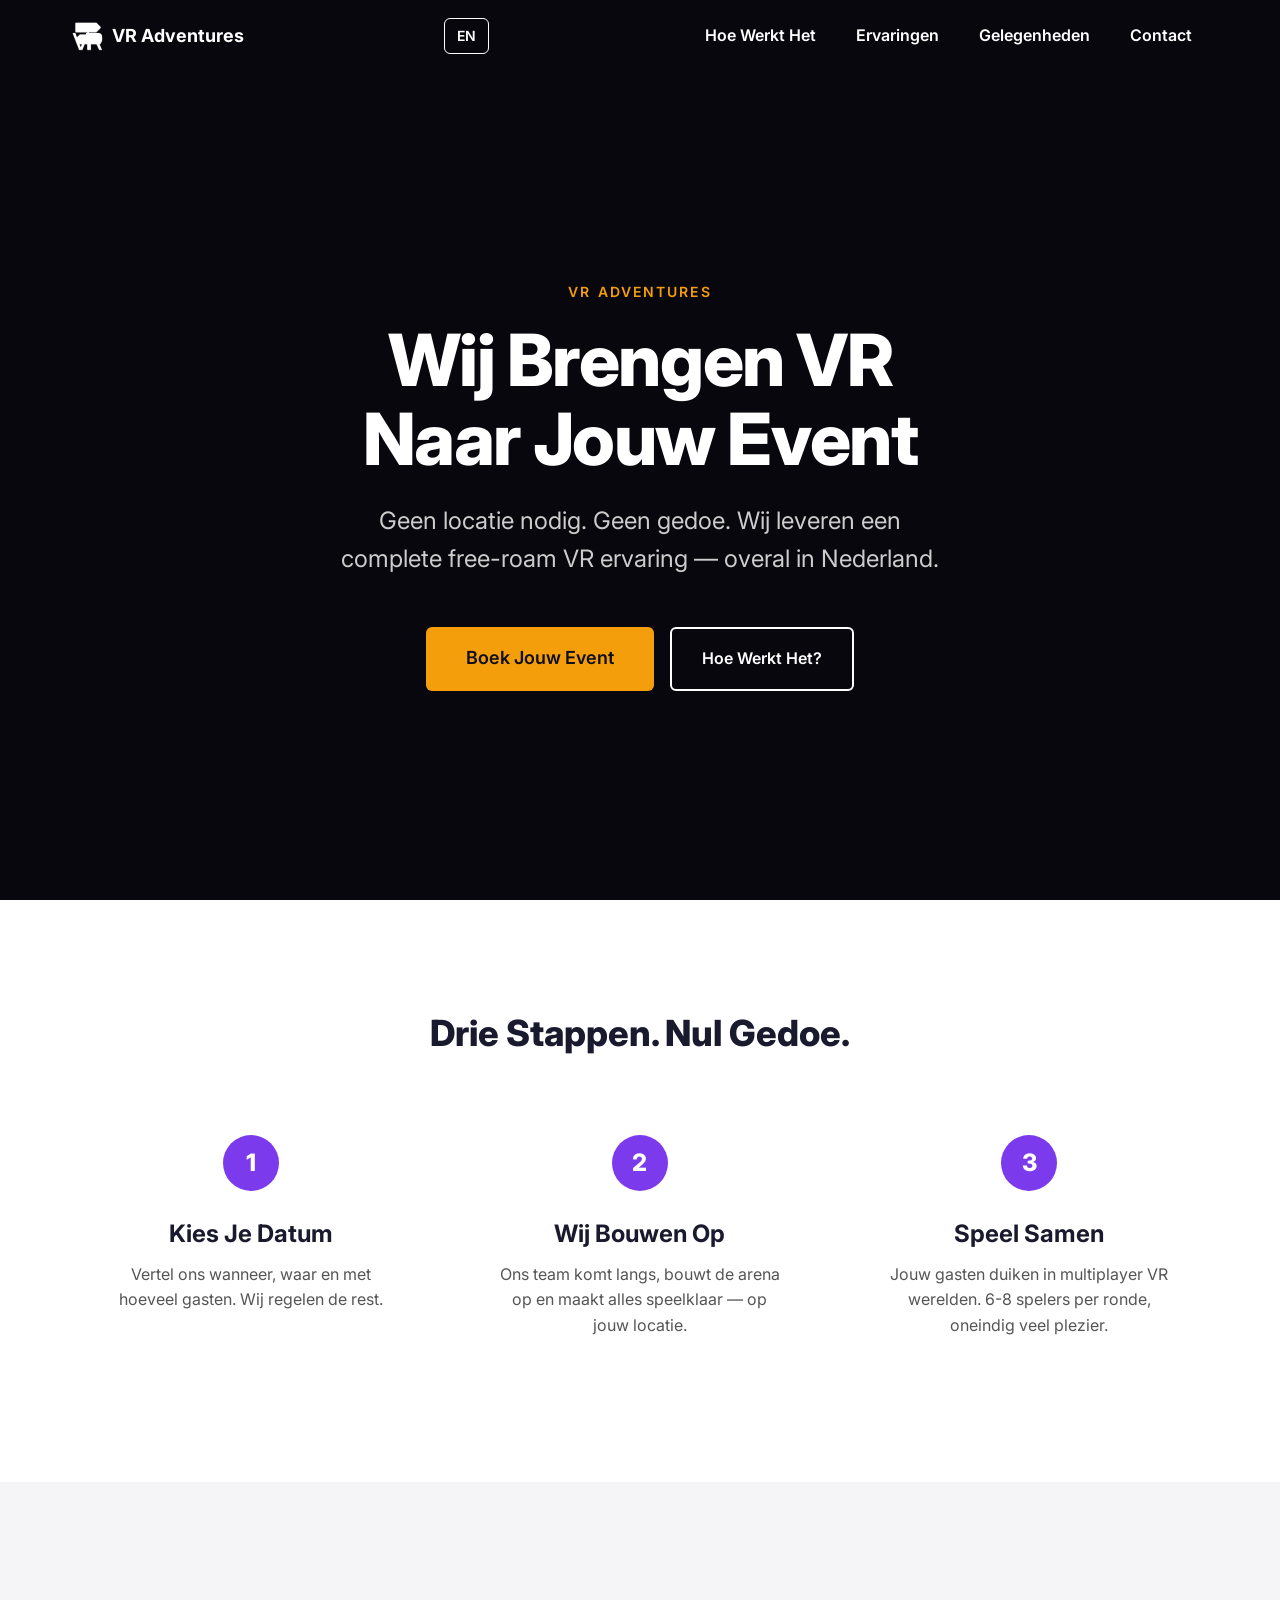
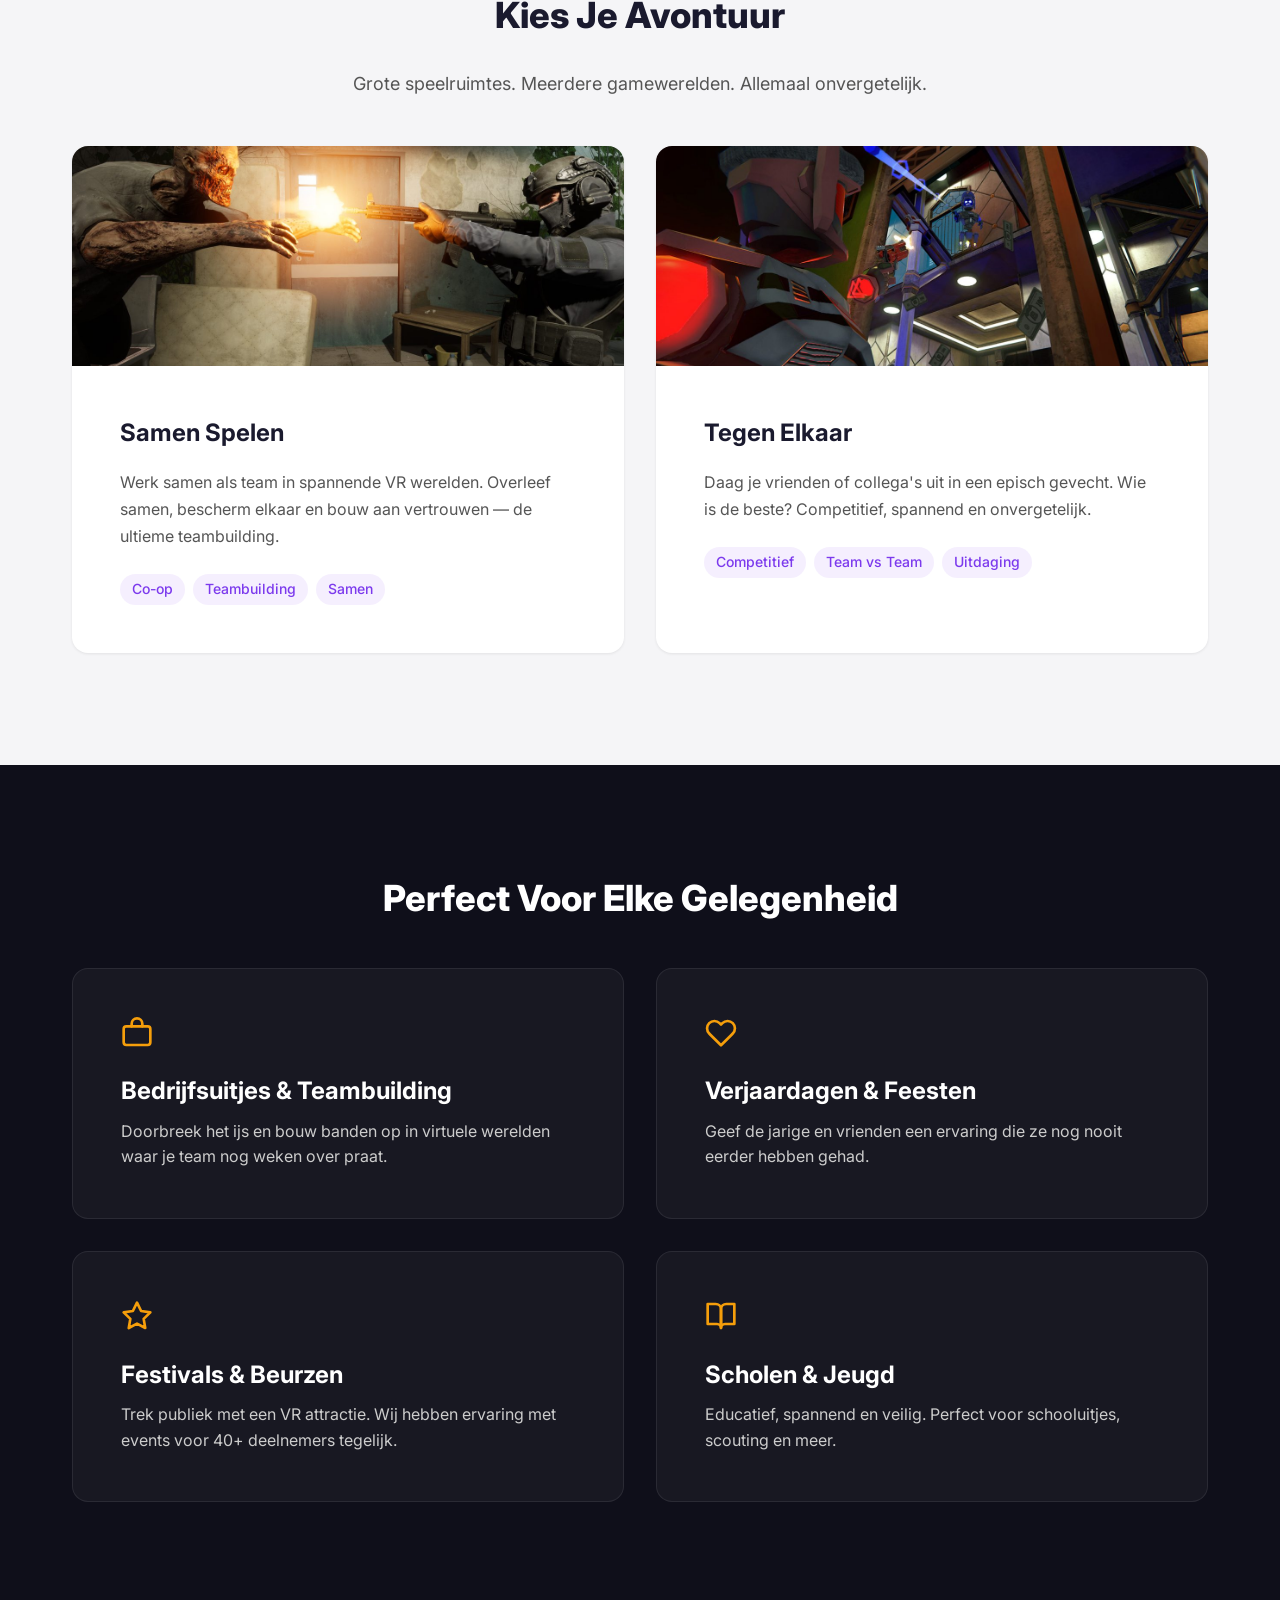
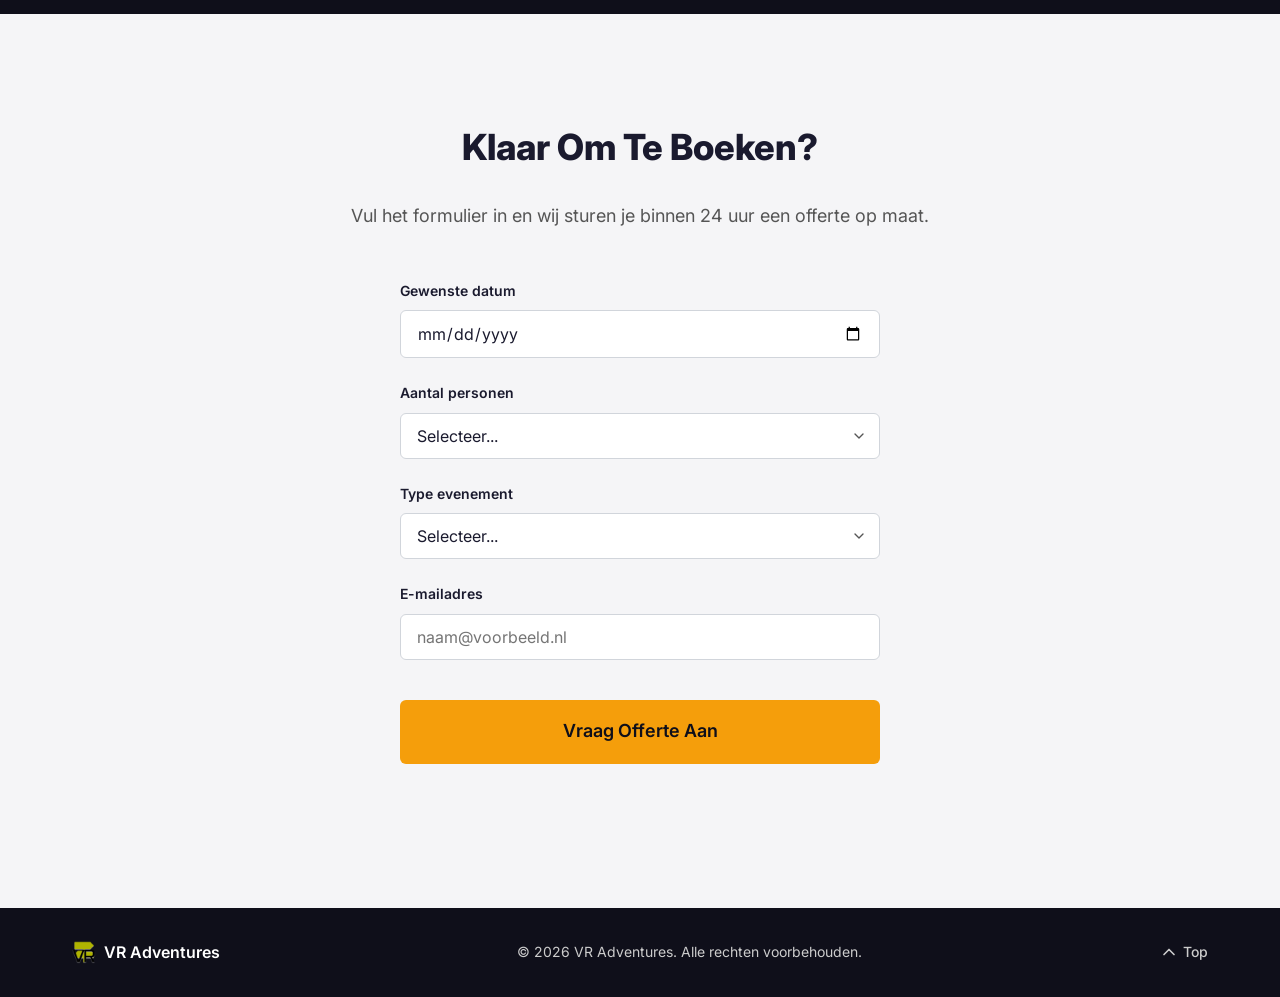
==== index.html @ 73eee1ca "Add Google Analytics (GA4: G-P8H5JJZTWD) Co-Authored-By: Claude Opus 4.6 (1M context) <noreply@anthr" ====
<!DOCTYPE html>
<html lang="nl">
<head>
  <meta charset="UTF-8">
  <meta name="viewport" content="width=device-width, initial-scale=1.0">
  <title>VR Adventures — Wij Brengen VR Naar Jouw Event</title>
  <meta name="description" content="VR Adventures brengt free-roam VR gaming naar jouw locatie. Bedrijfsuitjes, feesten, festivals — wij regelen alles.">

  <!-- Canonical & Language -->
  <link rel="canonical" href="https://vradventures.nl/">
  <link rel="alternate" hreflang="nl" href="https://vradventures.nl/">
  <link rel="alternate" hreflang="en" href="https://vradventures.nl/">
  <link rel="alternate" hreflang="x-default" href="https://vradventures.nl/">

  <!-- Open Graph -->
  <meta property="og:type" content="website">
  <meta property="og:url" content="https://vradventures.nl/">
  <meta property="og:title" content="VR Adventures — Wij Brengen VR Naar Jouw Event">
  <meta property="og:description" content="VR Adventures brengt free-roam VR gaming naar jouw locatie. Bedrijfsuitjes, feesten, festivals — wij regelen alles.">
  <meta property="og:image" content="https://vradventures.nl/assets/images/game02.jpg">
  <meta property="og:locale" content="nl_NL">
  <meta property="og:locale:alternate" content="en_US">
  <meta property="og:site_name" content="VR Adventures">

  <!-- Twitter Card -->
  <meta name="twitter:card" content="summary_large_image">
  <meta name="twitter:title" content="VR Adventures — Wij Brengen VR Naar Jouw Event">
  <meta name="twitter:description" content="VR Adventures brengt free-roam VR gaming naar jouw locatie. Bedrijfsuitjes, feesten, festivals — wij regelen alles.">
  <meta name="twitter:image" content="https://vradventures.nl/assets/images/game02.jpg">

  <!-- Structured Data -->
  <script type="application/ld+json">
  {
    "@context": "https://schema.org",
    "@type": "LocalBusiness",
    "name": "VR Adventures",
    "description": "VR Adventures brengt free-roam VR gaming naar jouw locatie. Bedrijfsuitjes, feesten, festivals — wij regelen alles.",
    "url": "https://vradventures.nl",
    "email": "info@vradventures.nl",
    "address": {
      "@type": "PostalAddress",
      "streetAddress": "Energieweg 11a",
      "postalCode": "9743AN",
      "addressLocality": "Groningen",
      "addressCountry": "NL"
    },
    "areaServed": {
      "@type": "Country",
      "name": "Netherlands"
    },
    "parentOrganization": {
      "@type": "Organization",
      "name": "Prismatic Immersive",
      "url": "https://prismatic-immersive.com"
    },
    "image": "https://vradventures.nl/assets/images/game02.jpg",
    "priceRange": "$$",
    "serviceType": ["VR Entertainment", "Team Building", "Event Entertainment"]
  }
  </script>

  <!-- Google Analytics -->
  <script async src="https://www.googletagmanager.com/gtag/js?id=G-P8H5JJZTWD"></script>
  <script>
    window.dataLayer = window.dataLayer || [];
    function gtag(){dataLayer.push(arguments);}
    gtag('js', new Date());
    gtag('config', 'G-P8H5JJZTWD');
  </script>

  <link rel="preconnect" href="https://fonts.googleapis.com">
  <link rel="preconnect" href="https://fonts.gstatic.com" crossorigin>
  <link href="https://fonts.googleapis.com/css2?family=Inter:wght@400;500;600;700;800&display=swap" rel="stylesheet">
  <link rel="icon" type="image/png" href="assets/images/icon.png">
  <link rel="apple-touch-icon" href="assets/images/icon.png">
  <link rel="stylesheet" href="css/styles.css">
</head>
<body>
  <!-- Skip to content -->
  <a href="#main" class="skip-link" data-i18n="skip">Ga naar inhoud</a>

  <!-- Navigation -->
  <header class="site-header" id="site-header">
    <nav class="nav container" aria-label="Hoofdnavigatie">
      <a href="#" class="nav__logo" aria-label="VR Adventures — Home">
        <img class="nav__logo-icon" src="assets/images/icon.png" alt="" width="32" height="32" aria-hidden="true">
        <span class="nav__logo-text">VR Adventures</span>
      </a>

      <div class="nav__right">
        <button class="lang-toggle" id="lang-toggle" aria-label="Switch language">EN</button>

        <button class="nav__toggle" id="nav-toggle" aria-expanded="false" aria-controls="nav-menu" aria-label="Menu openen">
          <span class="nav__toggle-bar"></span>
          <span class="nav__toggle-bar"></span>
          <span class="nav__toggle-bar"></span>
        </button>
      </div>

      <ul class="nav__menu" id="nav-menu" role="list">
        <li><a href="#how-it-works" class="nav__link" data-i18n="nav_how">Hoe Werkt Het</a></li>
        <li><a href="#experiences" class="nav__link" data-i18n="nav_experiences">Ervaringen</a></li>
        <li><a href="#usecases" class="nav__link" data-i18n="nav_usecases">Gelegenheden</a></li>
        <li><a href="#contact" class="nav__link" data-i18n="nav_contact">Contact</a></li>
      </ul>
    </nav>
  </header>

  <main id="main">
    <!-- Hero -->
    <section class="hero">
      <div class="hero__video" aria-hidden="true">
        <iframe src="https://www.youtube.com/embed/Wgr2FXt-JIo?autoplay=1&mute=1&loop=1&playlist=Wgr2FXt-JIo&controls=0&showinfo=0&rel=0&modestbranding=1&playsinline=1" allow="autoplay; encrypted-media" allowfullscreen></iframe>
      </div>
      <div class="hero__overlay"></div>
      <div class="container hero__inner">
        <p class="hero__eyebrow fade-in-up">VR Adventures</p>
        <h1 class="hero__title fade-in-up" style="animation-delay: 0.1s" data-i18n="hero_title">Wij Brengen VR<br>Naar Jouw Event</h1>
        <p class="hero__subtitle fade-in-up" style="animation-delay: 0.2s" data-i18n="hero_subtitle">Geen locatie nodig. Geen gedoe. Wij leveren een complete free-roam VR ervaring — overal in Nederland.</p>
        <div class="hero__ctas fade-in-up" style="animation-delay: 0.3s">
          <a href="#contact" class="btn btn--cta btn--lg" data-i18n="hero_cta1">Boek Jouw Event</a>
          <a href="#how-it-works" class="btn btn--outline-light" data-i18n="hero_cta2">Hoe Werkt Het?</a>
        </div>
      </div>
    </section>

    <!-- How It Works -->
    <section class="section" id="how-it-works">
      <div class="container">
        <h2 class="section__title section__title--center reveal" data-i18n="steps_title">Drie Stappen. Nul Gedoe.</h2>
        <div class="steps__grid">
          <div class="step reveal">
            <div class="step__number">1</div>
            <h3 class="step__title" data-i18n="step1_title">Kies Je Datum</h3>
            <p class="step__text" data-i18n="step1_text">Vertel ons wanneer, waar en met hoeveel gasten. Wij regelen de rest.</p>
          </div>
          <div class="step reveal">
            <div class="step__number">2</div>
            <h3 class="step__title" data-i18n="step2_title">Wij Bouwen Op</h3>
            <p class="step__text" data-i18n="step2_text">Ons team komt langs, bouwt de arena op en maakt alles speelklaar — op jouw locatie.</p>
          </div>
          <div class="step reveal">
            <div class="step__number">3</div>
            <h3 class="step__title" data-i18n="step3_title">Speel Samen</h3>
            <p class="step__text" data-i18n="step3_text">Jouw gasten duiken in multiplayer VR werelden. 6-8 spelers per ronde, oneindig veel plezier.</p>
          </div>
        </div>
      </div>
    </section>

    <!-- Experiences -->
    <section class="section section--alt" id="experiences">
      <div class="container">
        <h2 class="section__title section__title--center reveal" data-i18n="exp_title">Kies Je Avontuur</h2>
        <p class="section__subtitle reveal" data-i18n="exp_subtitle">Grote speelruimtes. Meerdere gamewerelden. Allemaal onvergetelijk.</p>
        <div class="experiences__grid">
          <article class="card reveal">
            <div class="card__gallery">
              <img class="card__image active" src="assets/images/game01.jpg" alt="Close-up actie in co-op VR game" width="640" height="360">
              <img class="card__image" src="assets/images/game02.jpg" alt="Team van spelers vecht samen tegen zombies in VR" width="640" height="360">
              <img class="card__image" src="assets/images/game03.jpg" alt="Tactisch overzicht van co-op VR gevecht" width="640" height="360">
            </div>
            <div class="card__body">
              <h3 class="card__title" data-i18n="card1_title">Samen Spelen</h3>
              <p class="card__text" data-i18n="card1_text">Werk samen als team in spannende VR werelden. Overleef samen, bescherm elkaar en bouw aan vertrouwen — de ultieme teambuilding.</p>
              <ul class="card__tags" aria-label="Details">
                <li class="card__tag" data-i18n="tag_coop">Co-op</li>
                <li class="card__tag" data-i18n="tag_teambuilding">Teambuilding</li>
                <li class="card__tag" data-i18n="tag_together">Samen</li>
              </ul>
            </div>
          </article>
          <article class="card reveal">
            <div class="card__gallery">
              <img class="card__image active" src="assets/images/pvp01.jpg" alt="Robots schieten op elkaar in PVP VR game" width="640" height="360">
              <img class="card__image" src="assets/images/pvp02.jpg" alt="Robot karakters in een kluis vol geld" width="640" height="360">
              <img class="card__image" src="assets/images/pvp03.jpg" alt="Speler richt op tegenstander in neon arena" width="640" height="360">
            </div>
            <div class="card__body">
              <h3 class="card__title" data-i18n="card2_title">Tegen Elkaar</h3>
              <p class="card__text" data-i18n="card2_text">Daag je vrienden of collega's uit in een episch gevecht. Wie is de beste? Competitief, spannend en onvergetelijk.</p>
              <ul class="card__tags" aria-label="Details">
                <li class="card__tag" data-i18n="tag_competitive">Competitief</li>
                <li class="card__tag" data-i18n="tag_pvp">Team vs Team</li>
                <li class="card__tag" data-i18n="tag_challenge">Uitdaging</li>
              </ul>
            </div>
          </article>
        </div>
      </div>
    </section>

    <!-- Use Cases -->
    <section class="section section--dark" id="usecases">
      <div class="container">
        <h2 class="section__title section__title--center reveal" data-i18n="uc_title">Perfect Voor Elke Gelegenheid</h2>
        <div class="usecases__grid">
          <div class="usecase reveal">
            <div class="usecase__icon" aria-hidden="true">
              <svg width="32" height="32" viewBox="0 0 24 24" fill="none" stroke="currentColor" stroke-width="2" stroke-linecap="round" stroke-linejoin="round">
                <rect x="2" y="7" width="20" height="14" rx="2" ry="2"/><path d="M16 7V5a4 4 0 0 0-8 0v2"/>
              </svg>
            </div>
            <h3 class="usecase__title" data-i18n="uc1_title">Bedrijfsuitjes & Teambuilding</h3>
            <p class="usecase__text" data-i18n="uc1_text">Doorbreek het ijs en bouw banden op in virtuele werelden waar je team nog weken over praat.</p>
          </div>
          <div class="usecase reveal">
            <div class="usecase__icon" aria-hidden="true">
              <svg width="32" height="32" viewBox="0 0 24 24" fill="none" stroke="currentColor" stroke-width="2" stroke-linecap="round" stroke-linejoin="round">
                <path d="M20.84 4.61a5.5 5.5 0 0 0-7.78 0L12 5.67l-1.06-1.06a5.5 5.5 0 0 0-7.78 7.78l1.06 1.06L12 21.23l7.78-7.78 1.06-1.06a5.5 5.5 0 0 0 0-7.78z"/>
              </svg>
            </div>
            <h3 class="usecase__title" data-i18n="uc2_title">Verjaardagen & Feesten</h3>
            <p class="usecase__text" data-i18n="uc2_text">Geef de jarige en vrienden een ervaring die ze nog nooit eerder hebben gehad.</p>
          </div>
          <div class="usecase reveal">
            <div class="usecase__icon" aria-hidden="true">
              <svg width="32" height="32" viewBox="0 0 24 24" fill="none" stroke="currentColor" stroke-width="2" stroke-linecap="round" stroke-linejoin="round">
                <polygon points="12 2 15.09 8.26 22 9.27 17 14.14 18.18 21.02 12 17.77 5.82 21.02 7 14.14 2 9.27 8.91 8.26 12 2"/>
              </svg>
            </div>
            <h3 class="usecase__title" data-i18n="uc3_title">Festivals & Beurzen</h3>
            <p class="usecase__text" data-i18n="uc3_text">Trek publiek met een VR attractie. Wij hebben ervaring met events voor 40+ deelnemers tegelijk.</p>
          </div>
          <div class="usecase reveal">
            <div class="usecase__icon" aria-hidden="true">
              <svg width="32" height="32" viewBox="0 0 24 24" fill="none" stroke="currentColor" stroke-width="2" stroke-linecap="round" stroke-linejoin="round">
                <path d="M2 3h6a4 4 0 0 1 4 4v14a3 3 0 0 0-3-3H2z"/><path d="M22 3h-6a4 4 0 0 0-4 4v14a3 3 0 0 1 3-3h7z"/>
              </svg>
            </div>
            <h3 class="usecase__title" data-i18n="uc4_title">Scholen & Jeugd</h3>
            <p class="usecase__text" data-i18n="uc4_text">Educatief, spannend en veilig. Perfect voor schooluitjes, scouting en meer.</p>
          </div>
        </div>
      </div>
    </section>

    <!-- Booking Form -->
    <section class="section section--alt" id="contact">
      <div class="container">
        <div class="booking__inner reveal">
          <h2 class="section__title section__title--center" data-i18n="book_title">Klaar Om Te Boeken?</h2>
          <p class="booking__text" data-i18n="book_text">Vul het formulier in en wij sturen je binnen 24 uur een offerte op maat.</p>
          <form class="booking__form" id="booking-form">
            <div class="form__group">
              <label class="form__label" for="field-date" data-i18n="form_date">Gewenste datum</label>
              <input class="form__input" type="date" id="field-date" name="date" required>
            </div>
            <div class="form__group">
              <label class="form__label" for="field-guests" data-i18n="form_guests">Aantal personen</label>
              <select class="form__input form__select" id="field-guests" name="guests" required>
                <option value="" disabled selected data-i18n="form_guests_placeholder">Selecteer...</option>
                <option value="8-16">8 – 16</option>
                <option value="17-32">17 – 32</option>
                <option value="32+" data-i18n="form_guests_more">Meer dan 32</option>
              </select>
            </div>
            <div class="form__group">
              <label class="form__label" for="field-type" data-i18n="form_type">Type evenement</label>
              <select class="form__input form__select" id="field-type" name="event_type" required>
                <option value="" disabled selected data-i18n="form_type_placeholder">Selecteer...</option>
                <option value="business" data-i18n="form_type_business">Bedrijfsevenement</option>
                <option value="friends_family" data-i18n="form_type_friends">Vrienden en/of familie</option>
                <option value="other" data-i18n="form_type_other">Anders</option>
              </select>
            </div>
            <div class="form__group">
              <label class="form__label" for="field-email" data-i18n="form_email">E-mailadres</label>
              <input class="form__input" type="email" id="field-email" name="email" required placeholder="naam@voorbeeld.nl">
            </div>
            <button type="submit" class="btn btn--cta btn--lg form__submit" data-i18n="form_submit">Vraag Offerte Aan</button>
            <p class="form__status" id="form-status" aria-live="polite"></p>
          </form>
        </div>
      </div>
    </section>
  </main>

  <!-- Footer -->
  <footer class="footer">
    <div class="container footer__inner">
      <div class="footer__brand">
        <img class="footer__logo-icon" src="assets/images/icon.png" alt="" width="24" height="24" aria-hidden="true">
        <span class="footer__name">VR Adventures</span>
      </div>
      <p class="footer__copy">&copy; 2026 VR Adventures. <span data-i18n="footer_rights">Alle rechten voorbehouden.</span></p>
      <a href="#" class="footer__top" aria-label="Terug naar boven">
        <svg width="20" height="20" viewBox="0 0 24 24" fill="none" stroke="currentColor" stroke-width="2" stroke-linecap="round" stroke-linejoin="round" aria-hidden="true">
          <path d="M18 15l-6-6-6 6"/>
        </svg>
        Top
      </a>
    </div>
  </footer>

  <script src="js/main.js"></script>
</body>
</html>
---- css/styles.css ----
/* ============================================
   DESIGN TOKENS
   ============================================ */
:root {
  /* Colors — B2C energetic palette */
  --color-bg:             #FFFFFF;
  --color-bg-alt:         #F5F5F7;
  --color-bg-off:         #FAFAFA;
  --color-bg-dark:        #0F0F1A;
  --color-text:           #1A1A2E;
  --color-text-secondary: #555555;
  --color-text-on-dark:   #CCCCCC;
  --color-accent:         #7C3AED;
  --color-accent-hover:   #6D28D9;
  --color-accent-light:   rgba(124, 58, 237, 0.08);
  --color-cyan:           #06B6D4;
  --color-cyan-hover:     #0891B2;
  --color-cta:            #F59E0B;
  --color-cta-hover:      #D97706;
  --color-footer-bg:      #0F0F1A;
  --color-footer-text:    #CCCCCC;
  --color-white:          #FFFFFF;

  /* Typography */
  --font-family: 'Inter', -apple-system, BlinkMacSystemFont, 'Segoe UI', Roboto, Oxygen, Ubuntu, sans-serif;
  --font-size-base: 1rem;
  --font-size-sm: 0.875rem;
  --font-size-lg: 1.125rem;
  --font-size-xl: clamp(1.25rem, 2vw, 1.5rem);
  --font-size-2xl: clamp(1.75rem, 3vw, 2.25rem);
  --font-size-hero: clamp(2.5rem, 5vw + 1rem, 4.5rem);

  /* Spacing */
  --space-xs: 0.5rem;
  --space-sm: 1rem;
  --space-md: 1.5rem;
  --space-lg: 2rem;
  --space-xl: 3rem;
  --space-2xl: 5rem;
  --space-3xl: 7rem;

  /* Layout */
  --container-max: 1200px;
  --nav-height: 72px;

  /* Shadows */
  --shadow-sm: 0 1px 3px rgba(0, 0, 0, 0.08);
  --shadow-md: 0 4px 12px rgba(0, 0, 0, 0.1);
  --shadow-lg: 0 8px 30px rgba(0, 0, 0, 0.12);
  --shadow-nav: 0 1px 8px rgba(0, 0, 0, 0.08);

  /* Transitions */
  --transition-fast: 0.2s ease;
  --transition-base: 0.3s ease;

  /* Border radius */
  --radius-sm: 6px;
  --radius-md: 12px;
  --radius-lg: 16px;
}


/* ============================================
   RESET
   ============================================ */
*, *::before, *::after { box-sizing: border-box; }
body, h1, h2, h3, p, ul, ol, figure, blockquote { margin: 0; }
ul[role="list"] { list-style: none; padding: 0; }
img { max-width: 100%; display: block; }
a { color: inherit; text-decoration: none; }
button { font: inherit; cursor: pointer; border: none; background: none; }
address { font-style: normal; }


/* ============================================
   BASE
   ============================================ */
html {
  scroll-behavior: smooth;
  scroll-padding-top: var(--nav-height);
}

body {
  font-family: var(--font-family);
  font-size: var(--font-size-base);
  line-height: 1.6;
  color: var(--color-text);
  background-color: var(--color-bg);
  -webkit-font-smoothing: antialiased;
  -moz-osx-font-smoothing: grayscale;
}


/* ============================================
   UTILITIES
   ============================================ */
.container {
  width: 100%;
  max-width: var(--container-max);
  margin-inline: auto;
  padding-inline: var(--space-md);
}

.section {
  padding-block: var(--space-2xl);
}

.section--alt {
  background-color: var(--color-bg-alt);
}

.section--dark {
  background-color: var(--color-bg-dark);
  color: var(--color-white);
}

.section--dark .section__title {
  color: var(--color-white);
}

.section__title {
  font-size: var(--font-size-2xl);
  font-weight: 800;
  line-height: 1.2;
  margin-bottom: var(--space-lg);
}

.section__title--center {
  text-align: center;
}

.section__subtitle {
  text-align: center;
  color: var(--color-text-secondary);
  font-size: var(--font-size-lg);
  max-width: 600px;
  margin-inline: auto;
  margin-bottom: var(--space-xl);
}

.section--dark .section__subtitle {
  color: var(--color-text-on-dark);
}


/* ============================================
   SKIP LINK
   ============================================ */
.skip-link {
  position: absolute;
  top: -100%;
  left: var(--space-sm);
  background: var(--color-accent);
  color: var(--color-white);
  padding: var(--space-xs) var(--space-sm);
  border-radius: var(--radius-sm);
  z-index: 1000;
  font-weight: 600;
  font-size: var(--font-size-sm);
}

.skip-link:focus {
  top: var(--space-xs);
}


/* ============================================
   NAVIGATION
   ============================================ */
.site-header {
  position: fixed;
  top: 0;
  left: 0;
  right: 0;
  z-index: 100;
  transition: background-color var(--transition-base), box-shadow var(--transition-base);
}

.site-header.scrolled {
  background-color: var(--color-bg);
  box-shadow: var(--shadow-nav);
}

.site-header:not(.scrolled) .nav {
  color: var(--color-white);
}

.site-header:not(.scrolled) .nav__logo-icon {
  filter: brightness(0) invert(1);
}

.site-header:not(.scrolled) .nav__toggle-bar {
  background-color: var(--color-white);
}

.site-header:not(.scrolled) .lang-toggle {
  border-color: var(--color-white);
  color: var(--color-white);
}

.nav {
  display: flex;
  align-items: center;
  justify-content: space-between;
  height: var(--nav-height);
}

.nav__logo {
  display: flex;
  align-items: center;
  gap: var(--space-xs);
  font-weight: 700;
  font-size: var(--font-size-lg);
  z-index: 101;
}

.nav__logo-icon {
  flex-shrink: 0;
  width: 32px;
  height: 32px;
  object-fit: contain;
}

.nav__right {
  display: flex;
  align-items: center;
  gap: var(--space-sm);
  z-index: 101;
}

.nav__toggle {
  display: flex;
  flex-direction: column;
  gap: 5px;
  padding: var(--space-xs);
  z-index: 101;
}

.nav__toggle-bar {
  display: block;
  width: 24px;
  height: 2px;
  background-color: var(--color-text);
  border-radius: 2px;
  transition: transform var(--transition-base), opacity var(--transition-base);
}

.nav__toggle[aria-expanded="true"] .nav__toggle-bar:nth-child(1) {
  transform: translateY(7px) rotate(45deg);
}

.nav__toggle[aria-expanded="true"] .nav__toggle-bar:nth-child(2) {
  opacity: 0;
}

.nav__toggle[aria-expanded="true"] .nav__toggle-bar:nth-child(3) {
  transform: translateY(-7px) rotate(-45deg);
}

.nav__menu {
  position: fixed;
  inset: 0;
  background-color: var(--color-bg);
  display: flex;
  flex-direction: column;
  align-items: center;
  justify-content: center;
  gap: var(--space-lg);
  transform: translateX(100%);
  transition: transform var(--transition-base);
}

.nav__menu.open {
  transform: translateX(0);
}

.nav__link {
  font-size: var(--font-size-xl);
  font-weight: 600;
  padding: var(--space-xs) var(--space-sm);
  border-radius: var(--radius-sm);
  transition: color var(--transition-fast);
}

.nav__link:hover,
.nav__link:focus-visible {
  color: var(--color-accent);
}

.nav__link.active {
  color: var(--color-accent);
}

/* Language toggle */
.lang-toggle {
  padding: 0.35rem 0.75rem;
  border: 1.5px solid var(--color-text);
  border-radius: var(--radius-sm);
  font-size: var(--font-size-sm);
  font-weight: 600;
  color: var(--color-text);
  transition: border-color var(--transition-fast), color var(--transition-fast);
  z-index: 101;
  white-space: nowrap;
}

.lang-toggle:hover {
  border-color: var(--color-accent);
  color: var(--color-accent);
}


/* ============================================
   HERO
   ============================================ */
.hero {
  position: relative;
  min-height: 100vh;
  display: flex;
  align-items: center;
  background-color: var(--color-bg-dark);
  padding-top: var(--nav-height);
  overflow: hidden;
  color: var(--color-white);
}

.hero__video {
  position: absolute;
  inset: 0;
  overflow: hidden;
}

.hero__video iframe {
  position: absolute;
  top: 50%;
  left: 50%;
  width: 177.78vh; /* 16:9 ratio */
  height: 100vh;
  min-width: 100%;
  min-height: 100%;
  transform: translate(-50%, -50%);
  border: 0;
  pointer-events: none;
}

.hero__overlay {
  position: absolute;
  inset: 0;
  background: rgba(0, 0, 0, 0.5);
}

.hero__inner {
  position: relative;
  z-index: 1;
  text-align: center;
  max-width: 800px;
  margin-inline: auto;
  padding-block: var(--space-2xl);
}

.hero__eyebrow {
  font-size: var(--font-size-sm);
  font-weight: 600;
  text-transform: uppercase;
  letter-spacing: 0.15em;
  color: var(--color-cta);
  margin-bottom: var(--space-sm);
}

.hero__title {
  font-size: var(--font-size-hero);
  font-weight: 800;
  line-height: 1.1;
  margin-bottom: var(--space-md);
  letter-spacing: -0.02em;
  color: var(--color-white);
}

.hero__subtitle {
  font-size: var(--font-size-xl);
  color: var(--color-text-on-dark);
  margin-bottom: var(--space-xl);
  max-width: 600px;
  margin-inline: auto;
}

.hero__ctas {
  display: flex;
  flex-wrap: wrap;
  gap: var(--space-sm);
  justify-content: center;
}


/* ============================================
   BUTTONS
   ============================================ */
.btn {
  display: inline-flex;
  align-items: center;
  justify-content: center;
  padding: 0.875rem 2rem;
  border-radius: var(--radius-sm);
  font-weight: 600;
  font-size: var(--font-size-base);
  transition: background-color var(--transition-fast), color var(--transition-fast), transform var(--transition-fast), box-shadow var(--transition-fast);
}

.btn:focus-visible {
  outline: 2px solid var(--color-accent);
  outline-offset: 2px;
}

.btn--primary {
  background-color: var(--color-accent);
  color: var(--color-white);
}

.btn--primary:hover {
  background-color: var(--color-accent-hover);
  transform: translateY(-1px);
  box-shadow: var(--shadow-md);
}

.btn--cta {
  background-color: var(--color-cta);
  color: var(--color-bg-dark);
}

.btn--cta:hover {
  background-color: var(--color-cta-hover);
  transform: translateY(-1px);
  box-shadow: var(--shadow-md);
}

.btn--lg {
  padding: 1.1rem 2.5rem;
  font-size: var(--font-size-lg);
}

.btn--outline {
  border: 2px solid var(--color-text);
  color: var(--color-text);
  padding: calc(0.875rem - 2px) calc(2rem - 2px);
}

.btn--outline:hover {
  border-color: var(--color-accent);
  color: var(--color-accent);
  transform: translateY(-1px);
}

.btn--outline-light {
  border: 2px solid var(--color-white);
  color: var(--color-white);
  padding: calc(0.875rem - 2px) calc(2rem - 2px);
}

.btn--outline-light:hover {
  border-color: var(--color-cta);
  color: var(--color-cta);
  transform: translateY(-1px);
}


/* ============================================
   STEPS (HOW IT WORKS)
   ============================================ */
.steps__grid {
  display: grid;
  grid-template-columns: 1fr;
  gap: var(--space-lg);
  margin-top: var(--space-xl);
}

.step {
  text-align: center;
  padding: var(--space-lg);
}

.step__number {
  width: 56px;
  height: 56px;
  border-radius: 50%;
  background: var(--color-accent);
  color: var(--color-white);
  display: inline-flex;
  align-items: center;
  justify-content: center;
  font-weight: 800;
  font-size: var(--font-size-xl);
  margin-bottom: var(--space-md);
}

.step__title {
  font-size: var(--font-size-xl);
  font-weight: 700;
  margin-bottom: var(--space-xs);
}

.step__text {
  color: var(--color-text-secondary);
  max-width: 300px;
  margin-inline: auto;
  line-height: 1.6;
}


/* ============================================
   EXPERIENCES / CARDS
   ============================================ */
.experiences__grid {
  display: grid;
  gap: var(--space-lg);
  margin-top: var(--space-xl);
}

.card {
  background: var(--color-white);
  border-radius: var(--radius-lg);
  padding: 0;
  box-shadow: var(--shadow-sm);
  overflow: hidden;
  display: flex;
  flex-direction: column;
  transition: transform var(--transition-base), box-shadow var(--transition-base);
}

.card:hover {
  transform: translateY(-4px);
  box-shadow: var(--shadow-lg);
}

.card__gallery {
  position: relative;
  width: 100%;
  height: 220px;
  overflow: hidden;
  background-color: var(--color-bg-alt);
}

.card__image {
  position: absolute;
  inset: 0;
  width: 100%;
  height: 100%;
  object-fit: cover;
  display: block;
  opacity: 0;
  transition: opacity 0.8s ease;
}

.card__image.active {
  opacity: 1;
}

.card__body {
  padding: var(--space-xl);
}

.card__title {
  font-size: var(--font-size-xl);
  font-weight: 700;
  margin-bottom: var(--space-sm);
}

.card__text {
  color: var(--color-text-secondary);
  line-height: 1.7;
  margin-bottom: var(--space-md);
}

.card__tags {
  display: flex;
  flex-wrap: wrap;
  gap: var(--space-xs);
  list-style: none;
  padding: 0;
}

.card__tag {
  font-size: var(--font-size-sm);
  font-weight: 500;
  padding: 0.25rem 0.75rem;
  border-radius: 100px;
  background-color: var(--color-accent-light);
  color: var(--color-accent);
}


/* ============================================
   USE CASES
   ============================================ */
.usecases__grid {
  display: grid;
  grid-template-columns: 1fr;
  gap: var(--space-lg);
  margin-top: var(--space-xl);
}

.usecase {
  padding: var(--space-xl);
  background: rgba(255, 255, 255, 0.04);
  border-radius: var(--radius-lg);
  border: 1px solid rgba(255, 255, 255, 0.08);
  transition: background-color var(--transition-base);
}

.usecase:hover {
  background: rgba(255, 255, 255, 0.07);
}

.usecase__icon {
  color: var(--color-cta);
  margin-bottom: var(--space-sm);
}

.usecase__title {
  font-size: var(--font-size-xl);
  font-weight: 700;
  margin-bottom: var(--space-xs);
  color: var(--color-white);
}

.usecase__text {
  color: var(--color-text-on-dark);
  line-height: 1.6;
}


/* ============================================
   TESTIMONIALS
   ============================================ */
.testimonials__grid {
  display: grid;
  grid-template-columns: 1fr;
  gap: var(--space-lg);
  margin-top: var(--space-xl);
}

.testimonial {
  background: var(--color-bg-off);
  border-radius: var(--radius-lg);
  padding: var(--space-xl);
  position: relative;
}

.testimonial::before {
  content: "\201C";
  position: absolute;
  top: var(--space-sm);
  left: var(--space-md);
  font-size: 4rem;
  line-height: 1;
  color: var(--color-accent-light);
  font-family: Georgia, serif;
  pointer-events: none;
}

.testimonial__quote {
  font-size: var(--font-size-lg);
  line-height: 1.7;
  color: var(--color-text);
  margin-bottom: var(--space-md);
  font-style: italic;
}

.testimonial__author {
  font-size: var(--font-size-sm);
  color: var(--color-text-secondary);
}

.testimonial__author strong {
  color: var(--color-text);
  font-weight: 600;
}


/* ============================================
   BOOKING CTA
   ============================================ */
.booking__inner {
  max-width: 700px;
  margin-inline: auto;
  text-align: center;
}

.booking__text {
  font-size: var(--font-size-lg);
  color: var(--color-text-secondary);
  margin-bottom: var(--space-xl);
  line-height: 1.7;
}

.booking__form {
  display: grid;
  gap: var(--space-md);
  text-align: left;
  max-width: 480px;
  margin-inline: auto;
}

.form__group {
  display: flex;
  flex-direction: column;
  gap: var(--space-xs);
}

.form__label {
  font-size: var(--font-size-sm);
  font-weight: 600;
  color: var(--color-text);
}

.form__input {
  font-family: var(--font-family);
  font-size: var(--font-size-base);
  padding: 0.75rem 1rem;
  border: 1.5px solid #D1D5DB;
  border-radius: var(--radius-sm);
  background: var(--color-white);
  color: var(--color-text);
  transition: border-color var(--transition-fast), box-shadow var(--transition-fast);
}

.form__input:focus {
  outline: none;
  border-color: var(--color-accent);
  box-shadow: 0 0 0 3px var(--color-accent-light);
}

.form__select {
  appearance: none;
  background-image: url("data:image/svg+xml,%3Csvg xmlns='http://www.w3.org/2000/svg' width='16' height='16' viewBox='0 0 24 24' fill='none' stroke='%23555' stroke-width='2' stroke-linecap='round' stroke-linejoin='round'%3E%3Cpath d='M6 9l6 6 6-6'/%3E%3C/svg%3E");
  background-repeat: no-repeat;
  background-position: right 0.75rem center;
  padding-right: 2.5rem;
}

.form__submit {
  margin-top: var(--space-sm);
  width: 100%;
}

.form__submit:disabled {
  opacity: 0.6;
  cursor: not-allowed;
}

.form__status {
  text-align: center;
  font-size: var(--font-size-sm);
  font-weight: 500;
  margin-top: var(--space-xs);
}

.form__status--success {
  color: #16A34A;
}

.form__status--error {
  color: #DC2626;
}


/* ============================================
   FOOTER
   ============================================ */
.footer {
  background-color: var(--color-footer-bg);
  color: var(--color-footer-text);
  padding-block: var(--space-lg);
}

.footer__inner {
  display: flex;
  flex-direction: column;
  align-items: center;
  gap: var(--space-sm);
  text-align: center;
}

.footer__brand {
  display: flex;
  align-items: center;
  gap: var(--space-xs);
}

.footer__logo-icon {
  width: 24px;
  height: 24px;
  object-fit: contain;
  filter: invert(1);
}

.footer__name {
  font-weight: 600;
  font-size: var(--font-size-base);
  color: var(--color-white);
}

.footer__copy {
  font-size: var(--font-size-sm);
}

.footer__top {
  display: inline-flex;
  align-items: center;
  gap: 0.25rem;
  font-size: var(--font-size-sm);
  font-weight: 500;
  color: var(--color-footer-text);
  transition: color var(--transition-fast);
}

.footer__top:hover {
  color: var(--color-white);
}


/* ============================================
   ANIMATIONS
   ============================================ */
@keyframes fadeInUp {
  from {
    opacity: 0;
    transform: translateY(24px);
  }
  to {
    opacity: 1;
    transform: translateY(0);
  }
}

.fade-in-up {
  animation: fadeInUp 0.7s ease forwards;
  opacity: 0;
}

/* Scroll reveal */
.reveal {
  opacity: 0;
  transform: translateY(24px);
  transition: opacity 0.6s ease, transform 0.6s ease;
}

.reveal.revealed {
  opacity: 1;
  transform: translateY(0);
}


/* ============================================
   REDUCED MOTION
   ============================================ */
@media (prefers-reduced-motion: reduce) {
  html { scroll-behavior: auto; }

  .fade-in-up {
    animation: none;
    opacity: 1;
  }

  .reveal {
    opacity: 1;
    transform: none;
    transition: none;
  }

  .card,
  .btn,
  .nav__menu,
  .nav__toggle-bar,
  .site-header {
    transition: none;
  }
}


/* ============================================
   RESPONSIVE BREAKPOINTS
   ============================================ */

/* 640px+ */
@media (min-width: 640px) {
  .section {
    padding-block: var(--space-3xl);
  }

  .footer__inner {
    flex-direction: row;
    justify-content: space-between;
  }

  .steps__grid {
    grid-template-columns: repeat(3, 1fr);
  }

  .usecases__grid {
    grid-template-columns: repeat(2, 1fr);
  }

  .testimonials__grid {
    grid-template-columns: repeat(2, 1fr);
  }
}

/* 768px+ */
@media (min-width: 768px) {
  .experiences__grid {
    grid-template-columns: repeat(auto-fit, minmax(300px, 1fr));
  }
}

/* 1024px+ */
@media (min-width: 1024px) {
  .nav__toggle {
    display: none;
  }

  .nav__menu {
    position: static;
    transform: none;
    flex-direction: row;
    background: transparent;
    gap: var(--space-xs);
  }

  .nav__link {
    font-size: var(--font-size-base);
  }

  .testimonials__grid {
    grid-template-columns: repeat(3, 1fr);
  }
}

/* 1280px+ */
@media (min-width: 1280px) {
  .container {
    padding-inline: var(--space-lg);
  }

  .hero__inner {
    max-width: 900px;
  }
}
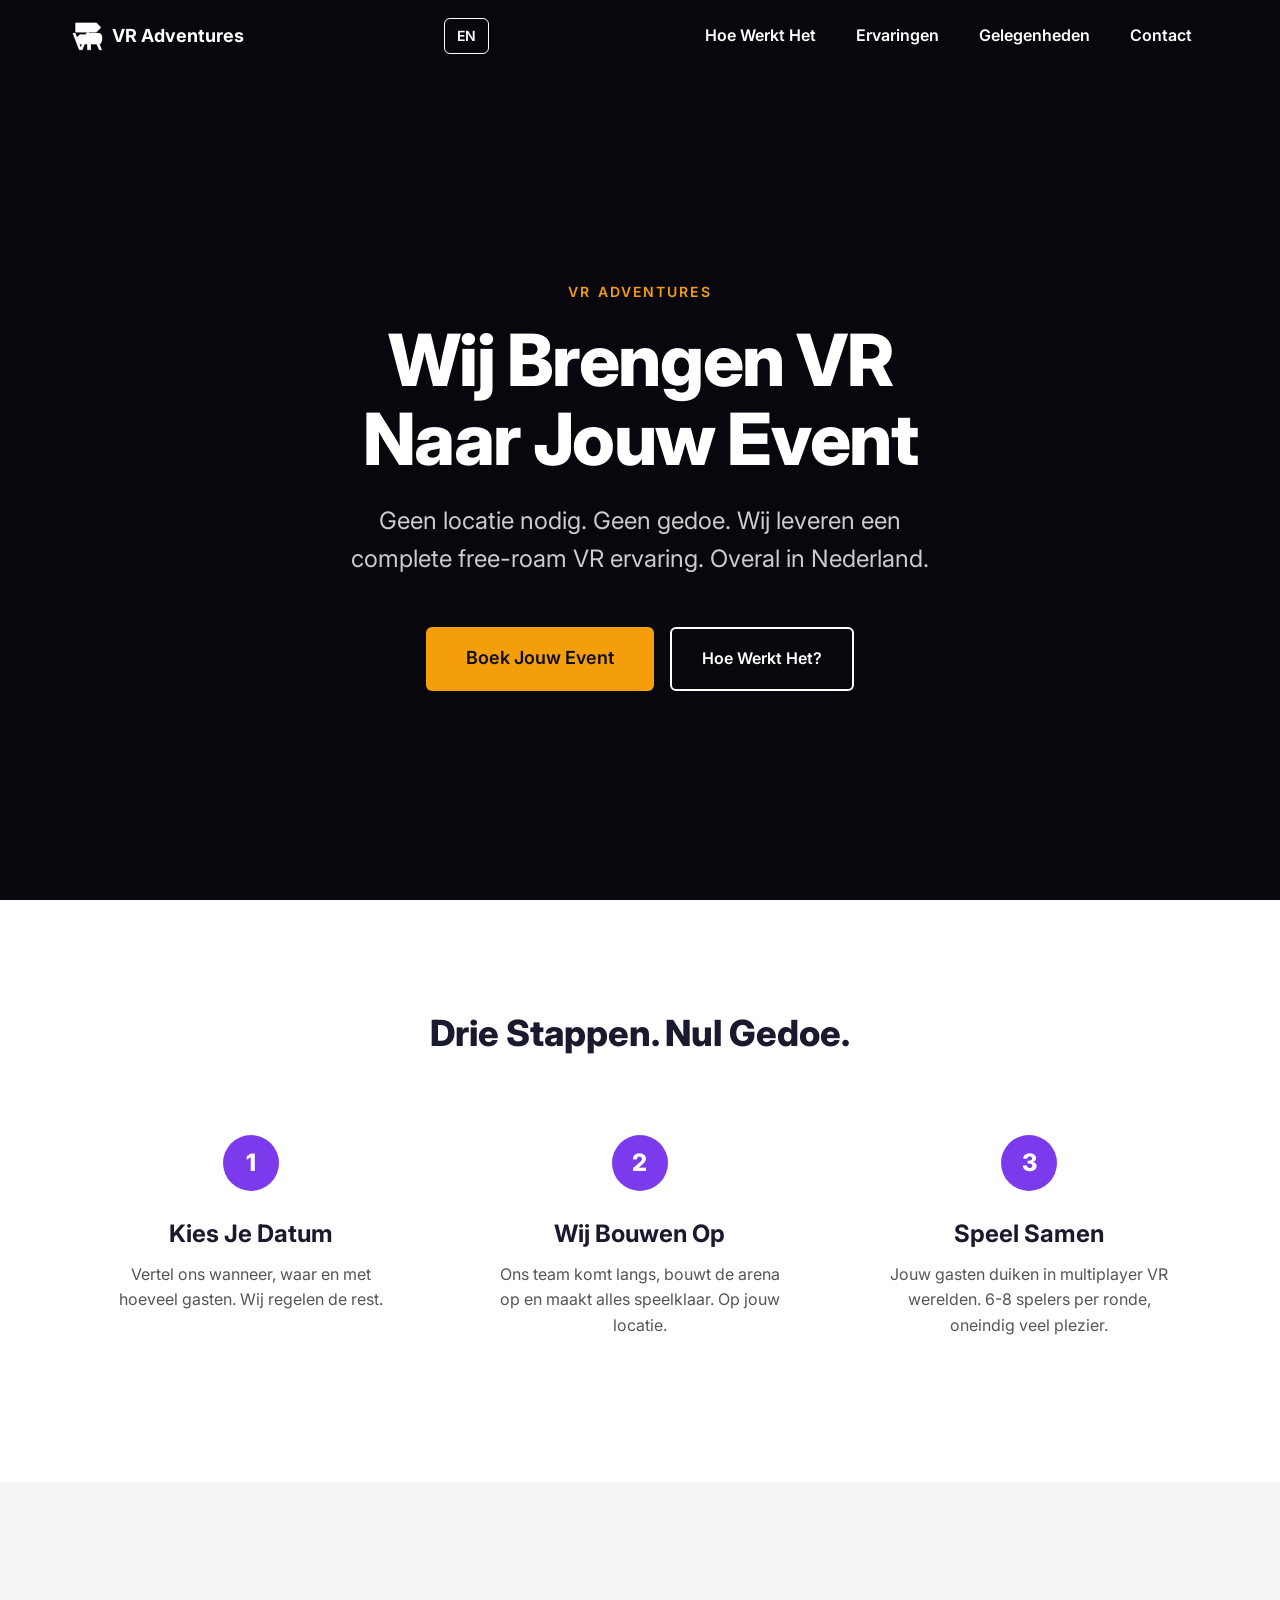
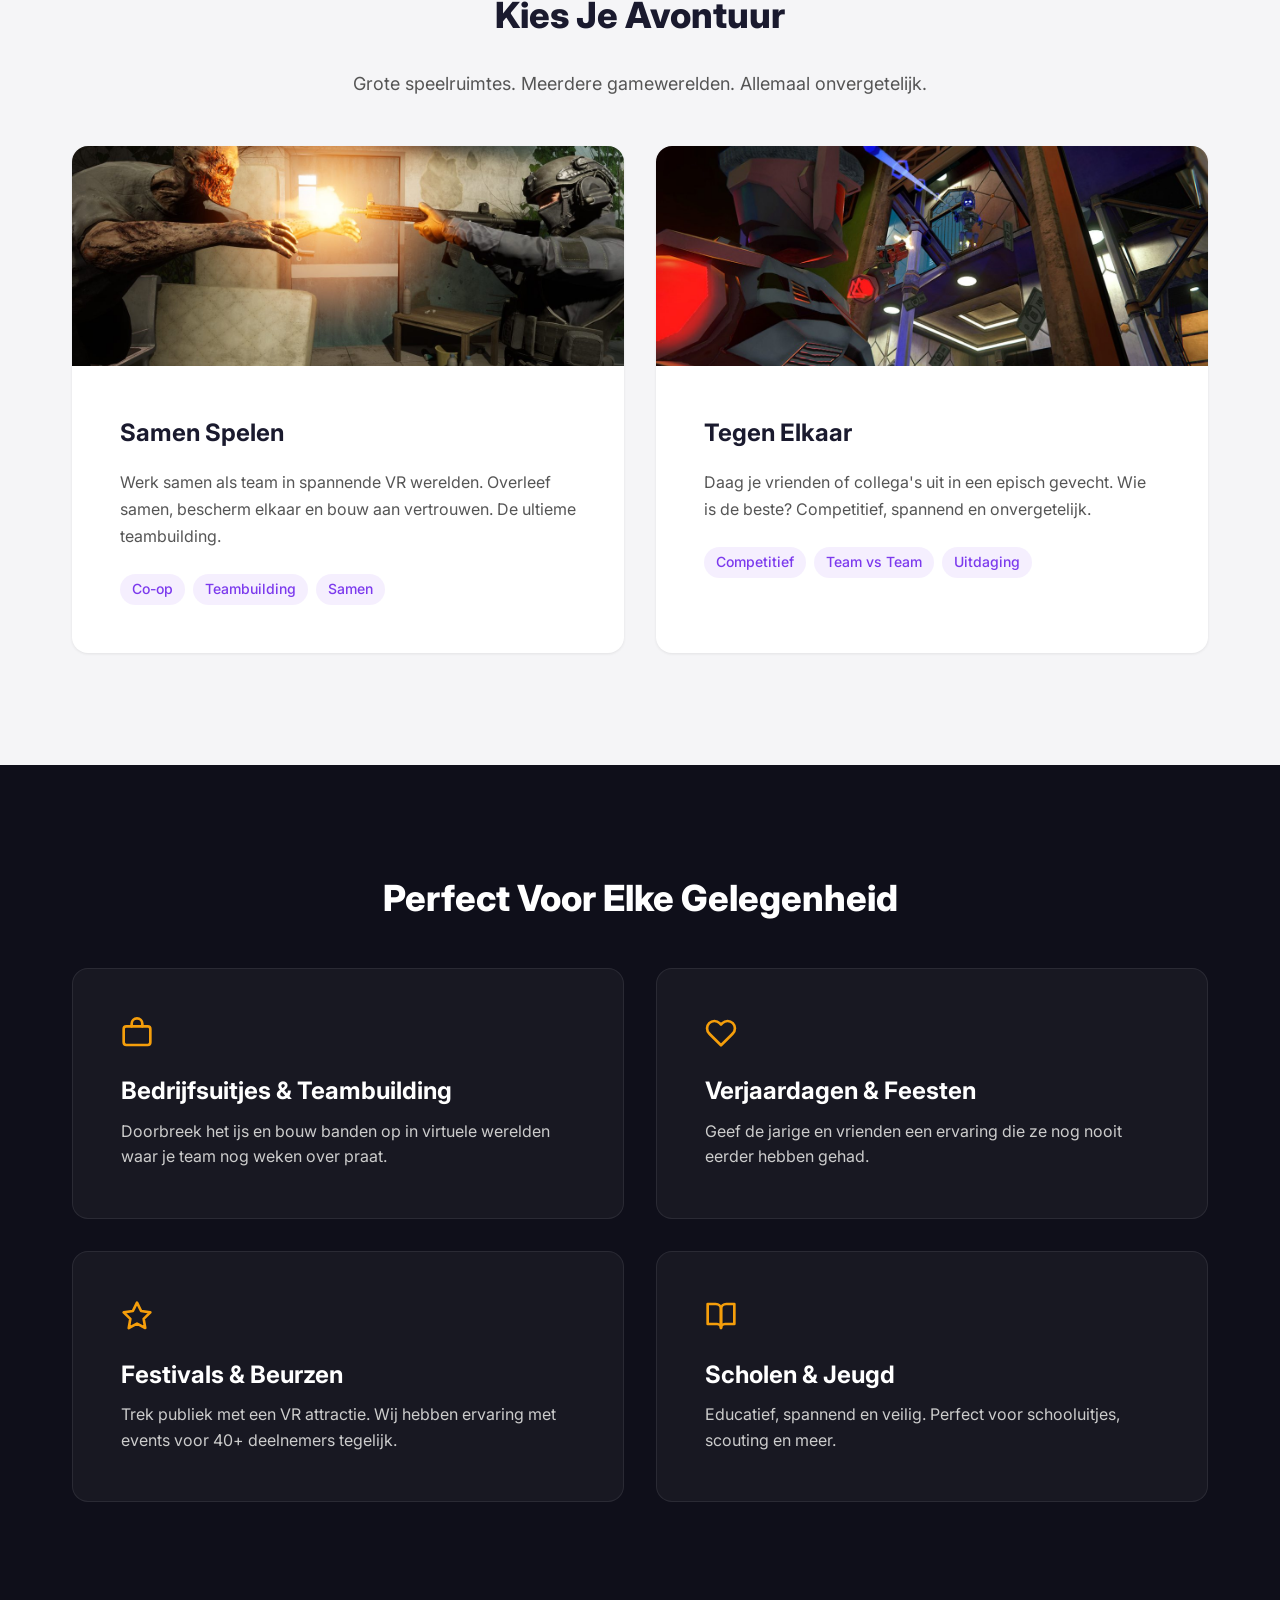
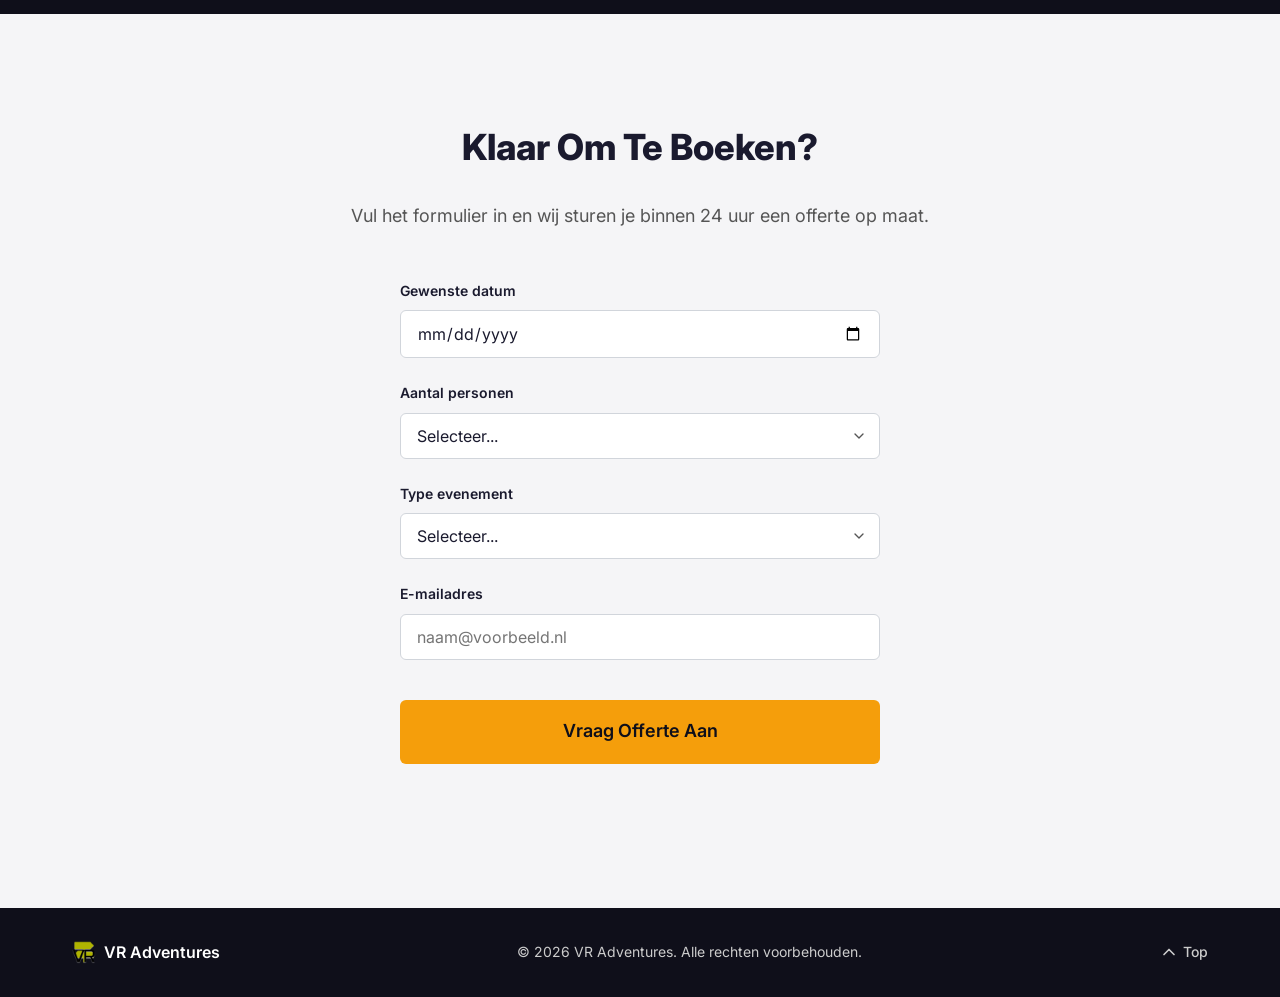
==== commit 822e2126: "Replace em-dashes with periods and pipes Shorter, punchier sentences throughout.  Co-Authored-By: Cl" ====
--- a/index.html
+++ b/index.html
@@ -3,8 +3,8 @@
 <head>
   <meta charset="UTF-8">
   <meta name="viewport" content="width=device-width, initial-scale=1.0">
-  <title>VR Adventures — Wij Brengen VR Naar Jouw Event</title>
-  <meta name="description" content="VR Adventures brengt free-roam VR gaming naar jouw locatie. Bedrijfsuitjes, feesten, festivals — wij regelen alles.">
+  <title>VR Adventures | Wij Brengen VR Naar Jouw Event</title>
+  <meta name="description" content="VR Adventures brengt free-roam VR gaming naar jouw locatie. Bedrijfsuitjes, feesten, festivals: wij regelen alles.">
 
   <!-- Canonical & Language -->
   <link rel="canonical" href="https://vradventures.nl/">
@@ -15,8 +15,8 @@
   <!-- Open Graph -->
   <meta property="og:type" content="website">
   <meta property="og:url" content="https://vradventures.nl/">
-  <meta property="og:title" content="VR Adventures — Wij Brengen VR Naar Jouw Event">
-  <meta property="og:description" content="VR Adventures brengt free-roam VR gaming naar jouw locatie. Bedrijfsuitjes, feesten, festivals — wij regelen alles.">
+  <meta property="og:title" content="VR Adventures | Wij Brengen VR Naar Jouw Event">
+  <meta property="og:description" content="VR Adventures brengt free-roam VR gaming naar jouw locatie. Bedrijfsuitjes, feesten, festivals: wij regelen alles.">
   <meta property="og:image" content="https://vradventures.nl/assets/images/game02.jpg">
   <meta property="og:locale" content="nl_NL">
   <meta property="og:locale:alternate" content="en_US">
@@ -24,8 +24,8 @@
 
   <!-- Twitter Card -->
   <meta name="twitter:card" content="summary_large_image">
-  <meta name="twitter:title" content="VR Adventures — Wij Brengen VR Naar Jouw Event">
-  <meta name="twitter:description" content="VR Adventures brengt free-roam VR gaming naar jouw locatie. Bedrijfsuitjes, feesten, festivals — wij regelen alles.">
+  <meta name="twitter:title" content="VR Adventures | Wij Brengen VR Naar Jouw Event">
+  <meta name="twitter:description" content="VR Adventures brengt free-roam VR gaming naar jouw locatie. Bedrijfsuitjes, feesten, festivals: wij regelen alles.">
   <meta name="twitter:image" content="https://vradventures.nl/assets/images/game02.jpg">
 
   <!-- Structured Data -->
@@ -34,7 +34,7 @@
     "@context": "https://schema.org",
     "@type": "LocalBusiness",
     "name": "VR Adventures",
-    "description": "VR Adventures brengt free-roam VR gaming naar jouw locatie. Bedrijfsuitjes, feesten, festivals — wij regelen alles.",
+    "description": "VR Adventures brengt free-roam VR gaming naar jouw locatie. Bedrijfsuitjes, feesten, festivals: wij regelen alles.",
     "url": "https://vradventures.nl",
     "email": "info@vradventures.nl",
     "address": {
@@ -82,7 +82,7 @@
   <!-- Navigation -->
   <header class="site-header" id="site-header">
     <nav class="nav container" aria-label="Hoofdnavigatie">
-      <a href="#" class="nav__logo" aria-label="VR Adventures — Home">
+      <a href="#" class="nav__logo" aria-label="VR Adventures - Home">
         <img class="nav__logo-icon" src="assets/images/icon.png" alt="" width="32" height="32" aria-hidden="true">
         <span class="nav__logo-text">VR Adventures</span>
       </a>
@@ -116,7 +116,7 @@
       <div class="container hero__inner">
         <p class="hero__eyebrow fade-in-up">VR Adventures</p>
         <h1 class="hero__title fade-in-up" style="animation-delay: 0.1s" data-i18n="hero_title">Wij Brengen VR<br>Naar Jouw Event</h1>
-        <p class="hero__subtitle fade-in-up" style="animation-delay: 0.2s" data-i18n="hero_subtitle">Geen locatie nodig. Geen gedoe. Wij leveren een complete free-roam VR ervaring — overal in Nederland.</p>
+        <p class="hero__subtitle fade-in-up" style="animation-delay: 0.2s" data-i18n="hero_subtitle">Geen locatie nodig. Geen gedoe. Wij leveren een complete free-roam VR ervaring. Overal in Nederland.</p>
         <div class="hero__ctas fade-in-up" style="animation-delay: 0.3s">
           <a href="#contact" class="btn btn--cta btn--lg" data-i18n="hero_cta1">Boek Jouw Event</a>
           <a href="#how-it-works" class="btn btn--outline-light" data-i18n="hero_cta2">Hoe Werkt Het?</a>
@@ -137,7 +137,7 @@
           <div class="step reveal">
             <div class="step__number">2</div>
             <h3 class="step__title" data-i18n="step2_title">Wij Bouwen Op</h3>
-            <p class="step__text" data-i18n="step2_text">Ons team komt langs, bouwt de arena op en maakt alles speelklaar — op jouw locatie.</p>
+            <p class="step__text" data-i18n="step2_text">Ons team komt langs, bouwt de arena op en maakt alles speelklaar. Op jouw locatie.</p>
           </div>
           <div class="step reveal">
             <div class="step__number">3</div>
@@ -162,7 +162,7 @@
             </div>
             <div class="card__body">
               <h3 class="card__title" data-i18n="card1_title">Samen Spelen</h3>
-              <p class="card__text" data-i18n="card1_text">Werk samen als team in spannende VR werelden. Overleef samen, bescherm elkaar en bouw aan vertrouwen — de ultieme teambuilding.</p>
+              <p class="card__text" data-i18n="card1_text">Werk samen als team in spannende VR werelden. Overleef samen, bescherm elkaar en bouw aan vertrouwen. De ultieme teambuilding.</p>
               <ul class="card__tags" aria-label="Details">
                 <li class="card__tag" data-i18n="tag_coop">Co-op</li>
                 <li class="card__tag" data-i18n="tag_teambuilding">Teambuilding</li>
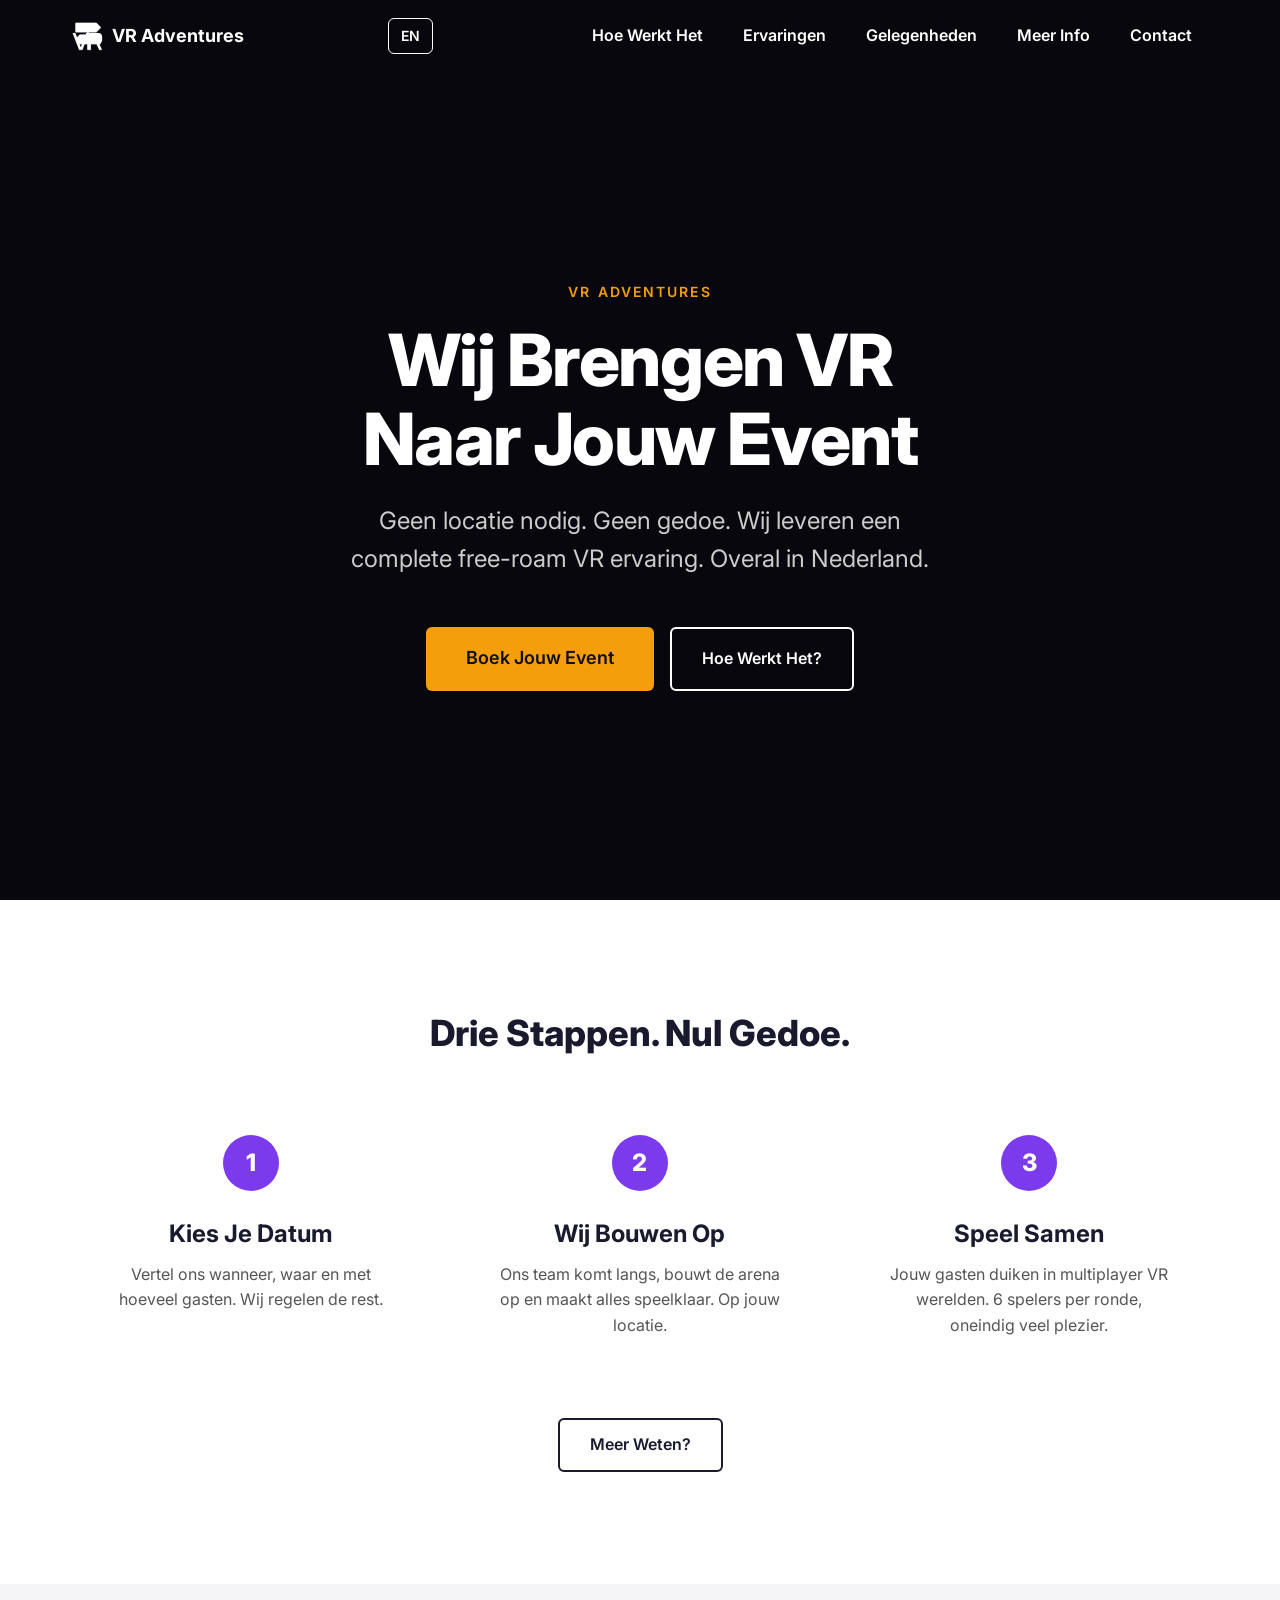
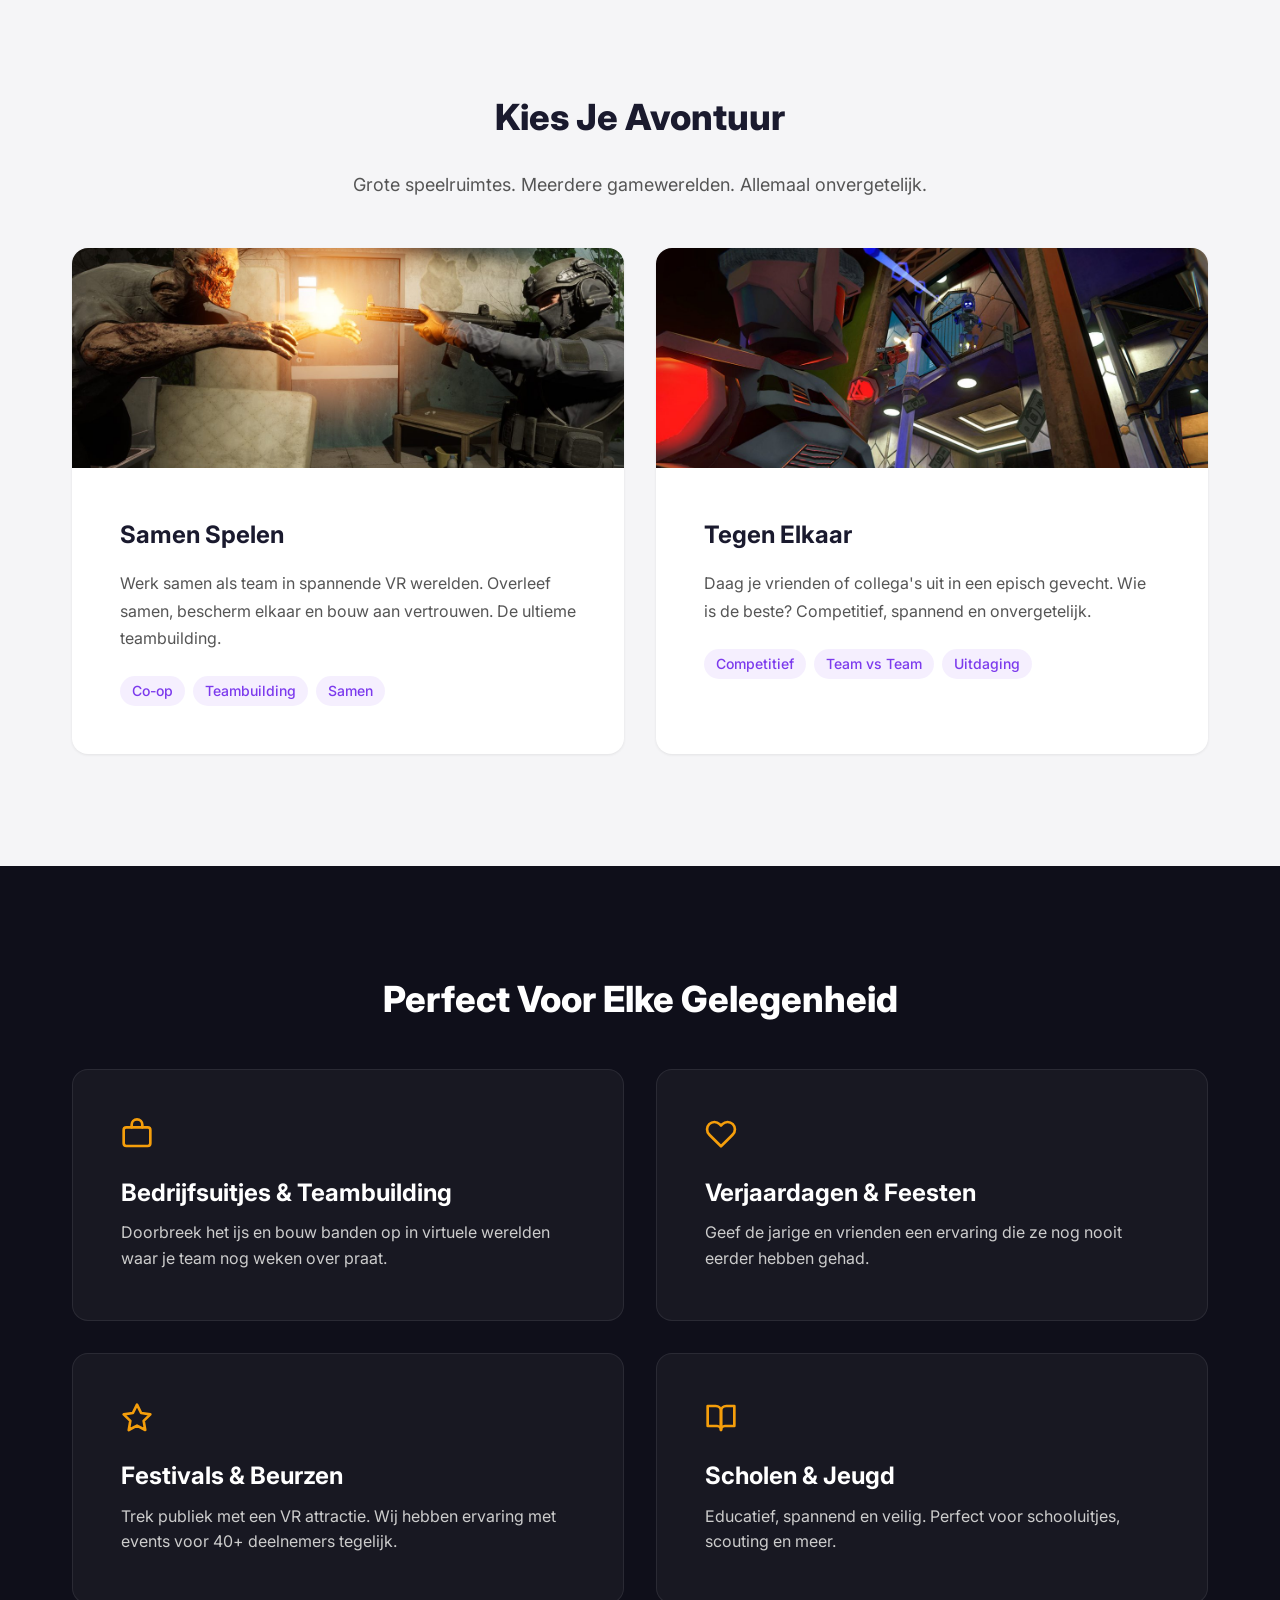
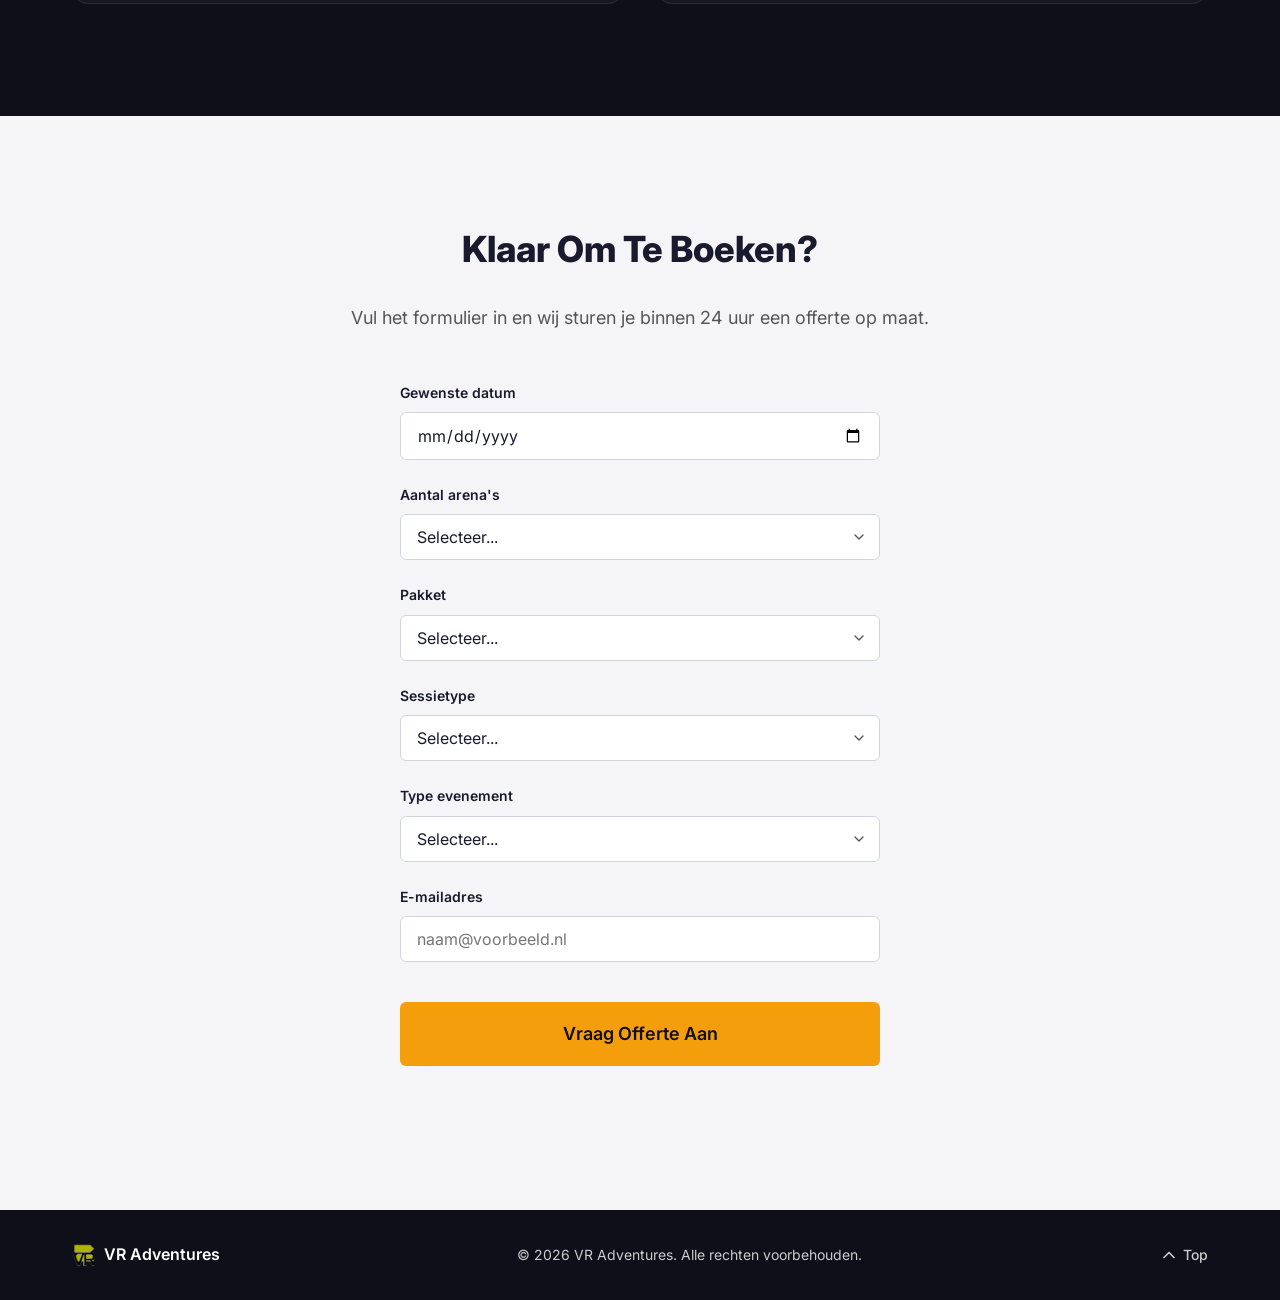
==== commit 601742fa: "Add detail page, capacity calculator, and package builder form - New detail.html with equipment, set" ====
--- a/index.html
+++ b/index.html
@@ -101,6 +101,7 @@
         <li><a href="#how-it-works" class="nav__link" data-i18n="nav_how">Hoe Werkt Het</a></li>
         <li><a href="#experiences" class="nav__link" data-i18n="nav_experiences">Ervaringen</a></li>
         <li><a href="#usecases" class="nav__link" data-i18n="nav_usecases">Gelegenheden</a></li>
+        <li><a href="detail.html" class="nav__link" data-i18n="nav_detail">Meer Info</a></li>
         <li><a href="#contact" class="nav__link" data-i18n="nav_contact">Contact</a></li>
       </ul>
     </nav>
@@ -142,8 +143,11 @@
           <div class="step reveal">
             <div class="step__number">3</div>
             <h3 class="step__title" data-i18n="step3_title">Speel Samen</h3>
-            <p class="step__text" data-i18n="step3_text">Jouw gasten duiken in multiplayer VR werelden. 6-8 spelers per ronde, oneindig veel plezier.</p>
-          </div>
+            <p class="step__text" data-i18n="step3_text">Jouw gasten duiken in multiplayer VR werelden. 6 spelers per ronde, oneindig veel plezier.</p>
+          </div>
+        </div>
+        <div class="steps__more reveal">
+          <a href="detail.html" class="btn btn--outline" data-i18n="steps_more">Meer Weten?</a>
         </div>
       </div>
     </section>
@@ -247,12 +251,28 @@
               <input class="form__input" type="date" id="field-date" name="date" required>
             </div>
             <div class="form__group">
-              <label class="form__label" for="field-guests" data-i18n="form_guests">Aantal personen</label>
-              <select class="form__input form__select" id="field-guests" name="guests" required>
-                <option value="" disabled selected data-i18n="form_guests_placeholder">Selecteer...</option>
-                <option value="8-16">8 – 16</option>
-                <option value="17-32">17 – 32</option>
-                <option value="32+" data-i18n="form_guests_more">Meer dan 32</option>
+              <label class="form__label" for="field-arenas" data-i18n="form_arenas">Aantal arena's</label>
+              <select class="form__input form__select" id="field-arenas" name="arenas" required>
+                <option value="" disabled selected data-i18n="form_placeholder">Selecteer...</option>
+                <option value="1" data-i18n="form_arenas_1">1 arena</option>
+                <option value="2" data-i18n="form_arenas_2">2 arena's</option>
+              </select>
+            </div>
+            <div class="form__group">
+              <label class="form__label" for="field-package" data-i18n="form_package">Pakket</label>
+              <select class="form__input form__select" id="field-package" name="package" required>
+                <option value="" disabled selected data-i18n="form_placeholder">Selecteer...</option>
+                <option value="half_day" data-i18n="form_package_half">Halve dag (4 uur)</option>
+                <option value="full_day" data-i18n="form_package_full">Hele dag (8 uur)</option>
+              </select>
+            </div>
+            <div class="form__group">
+              <label class="form__label" for="field-session" data-i18n="form_session">Sessietype</label>
+              <select class="form__input form__select" id="field-session" name="session_type" required>
+                <option value="" disabled selected data-i18n="form_placeholder">Selecteer...</option>
+                <option value="convention" data-i18n="form_session_convention">Beurs (15 min)</option>
+                <option value="standard" data-i18n="form_session_standard">Standaard (20 min)</option>
+                <option value="immersive" data-i18n="form_session_immersive">Uitgebreid (30 min)</option>
               </select>
             </div>
             <div class="form__group">
--- a/css/styles.css
+++ b/css/styles.css
@@ -505,6 +505,11 @@
   line-height: 1.6;
 }
 
+.steps__more {
+  text-align: center;
+  margin-top: var(--space-xl);
+}
+
 
 /* ============================================
    EXPERIENCES / CARDS
@@ -945,3 +950,264 @@
     max-width: 900px;
   }
 }
+
+
+/* ============================================
+   DETAIL PAGE
+   ============================================ */
+
+/* Mini hero (no video, shorter) */
+.detail-hero {
+  background-color: var(--color-bg-dark);
+  color: var(--color-white);
+  padding-top: calc(var(--nav-height) + var(--space-3xl));
+  padding-bottom: var(--space-3xl);
+  text-align: center;
+}
+
+.detail-hero__title {
+  font-size: var(--font-size-hero);
+  font-weight: 800;
+  line-height: 1.1;
+  letter-spacing: -0.02em;
+  margin-bottom: var(--space-md);
+}
+
+.detail-hero__subtitle {
+  font-size: var(--font-size-xl);
+  color: var(--color-text-on-dark);
+  max-width: 600px;
+  margin-inline: auto;
+}
+
+/* Info grid (2-col for setup & crew) */
+.info-grid {
+  display: grid;
+  grid-template-columns: 1fr;
+  gap: var(--space-lg);
+  margin-top: var(--space-xl);
+}
+
+.info-item {
+  display: flex;
+  gap: var(--space-md);
+  align-items: flex-start;
+}
+
+.info-item__icon {
+  flex-shrink: 0;
+  width: 48px;
+  height: 48px;
+  border-radius: 50%;
+  background: var(--color-accent-light);
+  color: var(--color-accent);
+  display: flex;
+  align-items: center;
+  justify-content: center;
+}
+
+.info-item__title {
+  font-size: var(--font-size-xl);
+  font-weight: 700;
+  margin-bottom: var(--space-xs);
+}
+
+.info-item__text {
+  color: var(--color-text-secondary);
+  line-height: 1.6;
+}
+
+/* Pricing grid */
+.pricing-grid {
+  display: grid;
+  grid-template-columns: 1fr;
+  gap: var(--space-lg);
+  margin-top: var(--space-xl);
+  max-width: 700px;
+  margin-inline: auto;
+}
+
+.pricing-card {
+  background: var(--color-white);
+  border-radius: var(--radius-lg);
+  box-shadow: var(--shadow-md);
+  overflow: hidden;
+  text-align: center;
+  transition: transform var(--transition-base), box-shadow var(--transition-base);
+}
+
+.pricing-card:hover {
+  transform: translateY(-4px);
+  box-shadow: var(--shadow-lg);
+}
+
+.pricing-card__header {
+  background: var(--color-accent);
+  color: var(--color-white);
+  padding: var(--space-md) var(--space-lg);
+}
+
+.pricing-card__name {
+  font-size: var(--font-size-xl);
+  font-weight: 700;
+}
+
+.pricing-card__duration {
+  font-size: var(--font-size-sm);
+  opacity: 0.85;
+  margin-top: var(--space-xs);
+}
+
+.pricing-card__body {
+  padding: var(--space-xl);
+}
+
+.pricing-card__price {
+  font-size: clamp(2rem, 4vw, 3rem);
+  font-weight: 800;
+  color: var(--color-text);
+  line-height: 1;
+}
+
+.pricing-card__unit {
+  font-size: var(--font-size-base);
+  color: var(--color-text-secondary);
+  margin-top: var(--space-xs);
+}
+
+.pricing-note {
+  text-align: center;
+  color: var(--color-text-secondary);
+  font-size: var(--font-size-base);
+  margin-top: var(--space-lg);
+  max-width: 500px;
+  margin-inline: auto;
+}
+
+/* Capacity calculator */
+.calc {
+  max-width: 700px;
+  margin-inline: auto;
+  background: var(--color-white);
+  border-radius: var(--radius-lg);
+  box-shadow: var(--shadow-md);
+  padding: var(--space-xl);
+}
+
+.calc__controls {
+  display: flex;
+  flex-direction: column;
+  gap: var(--space-lg);
+}
+
+.calc__group {
+  display: flex;
+  flex-direction: column;
+  gap: var(--space-xs);
+}
+
+.calc__label {
+  font-size: var(--font-size-sm);
+  font-weight: 600;
+  color: var(--color-text);
+}
+
+.calc__toggle {
+  display: flex;
+  gap: 0;
+  border: 1.5px solid #D1D5DB;
+  border-radius: var(--radius-sm);
+  overflow: hidden;
+}
+
+.calc__btn {
+  flex: 1;
+  padding: 0.75rem 1rem;
+  font-size: var(--font-size-sm);
+  font-weight: 600;
+  color: var(--color-text-secondary);
+  background: var(--color-white);
+  border: none;
+  border-right: 1.5px solid #D1D5DB;
+  transition: background-color var(--transition-fast), color var(--transition-fast);
+}
+
+.calc__btn:last-child {
+  border-right: none;
+}
+
+.calc__btn:hover {
+  background: var(--color-bg-alt);
+}
+
+.calc__btn.active {
+  background: var(--color-accent);
+  color: var(--color-white);
+}
+
+.calc__results {
+  display: grid;
+  grid-template-columns: 1fr 1fr;
+  gap: var(--space-md);
+  margin-top: var(--space-xl);
+  text-align: center;
+}
+
+.calc__result {
+  padding: var(--space-lg);
+  border-radius: var(--radius-md);
+  background: var(--color-bg-alt);
+}
+
+.calc__result--highlight {
+  background: var(--color-accent);
+  color: var(--color-white);
+}
+
+.calc__result-value {
+  display: block;
+  font-size: clamp(2rem, 4vw, 3rem);
+  font-weight: 800;
+  line-height: 1;
+  margin-bottom: var(--space-xs);
+}
+
+.calc__result--highlight .calc__result-value {
+  color: var(--color-white);
+}
+
+.calc__result-label {
+  font-size: var(--font-size-sm);
+  font-weight: 500;
+}
+
+.calc__result--highlight .calc__result-label {
+  color: rgba(255, 255, 255, 0.85);
+}
+
+/* Detail page responsive */
+@media (min-width: 640px) {
+  .info-grid {
+    grid-template-columns: repeat(2, 1fr);
+  }
+
+  .pricing-grid {
+    grid-template-columns: repeat(2, 1fr);
+  }
+}
+
+@media (min-width: 768px) {
+  .info-grid--three {
+    grid-template-columns: repeat(3, 1fr);
+  }
+
+  .steps__grid--four {
+    grid-template-columns: repeat(2, 1fr);
+  }
+}
+
+@media (min-width: 1024px) {
+  .steps__grid--four {
+    grid-template-columns: repeat(4, 1fr);
+  }
+}
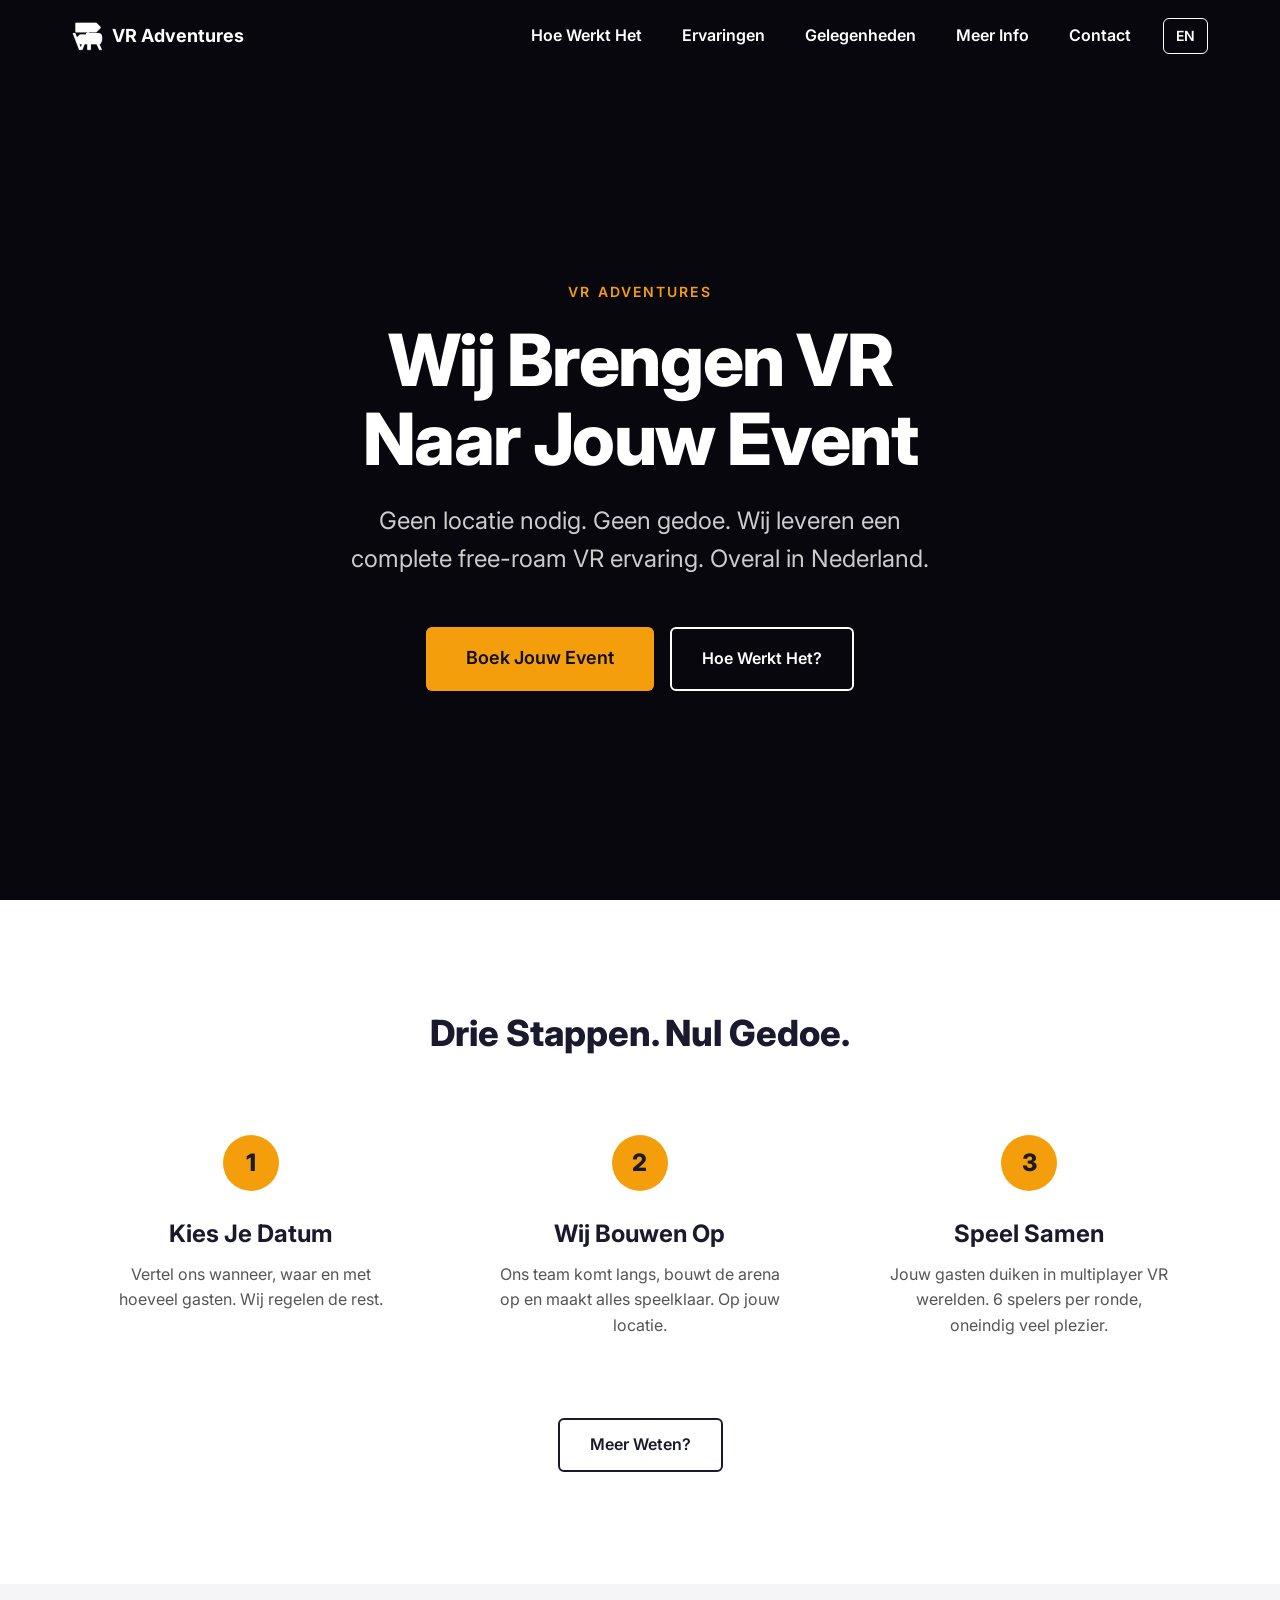
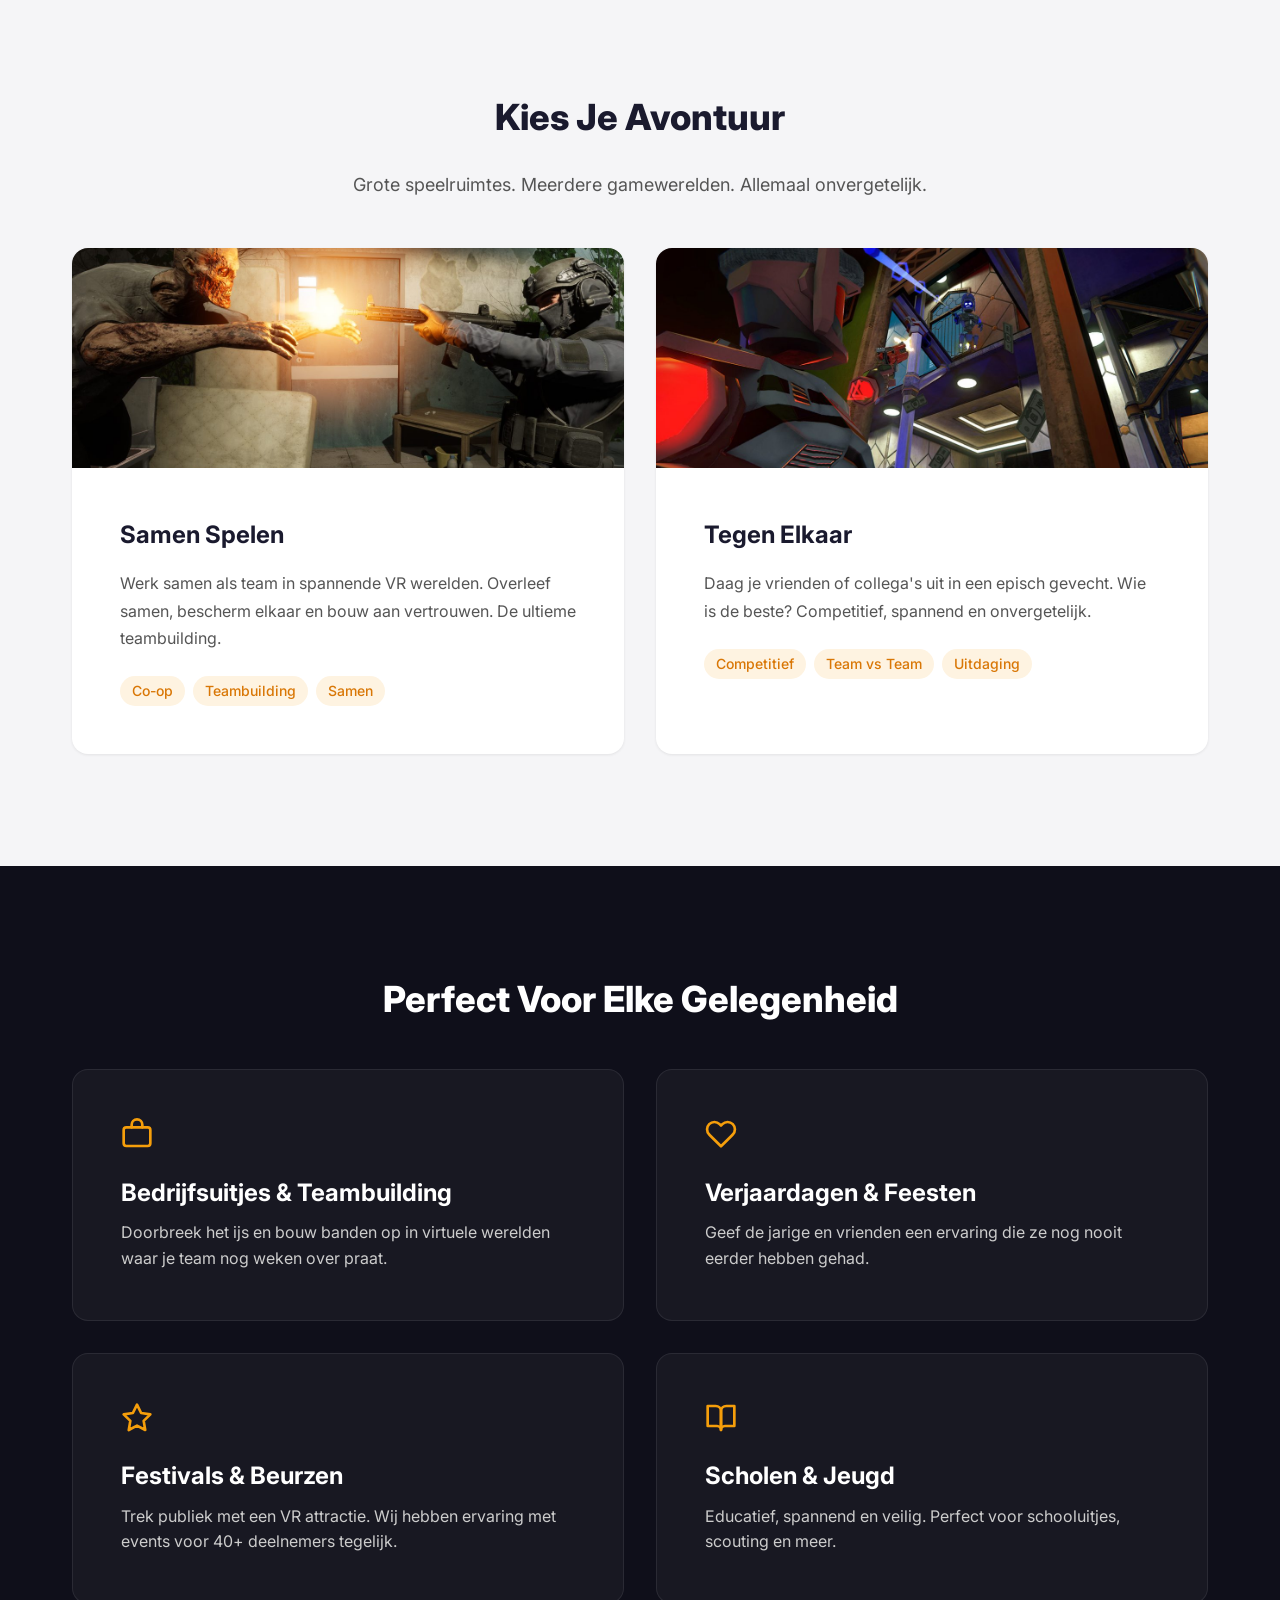
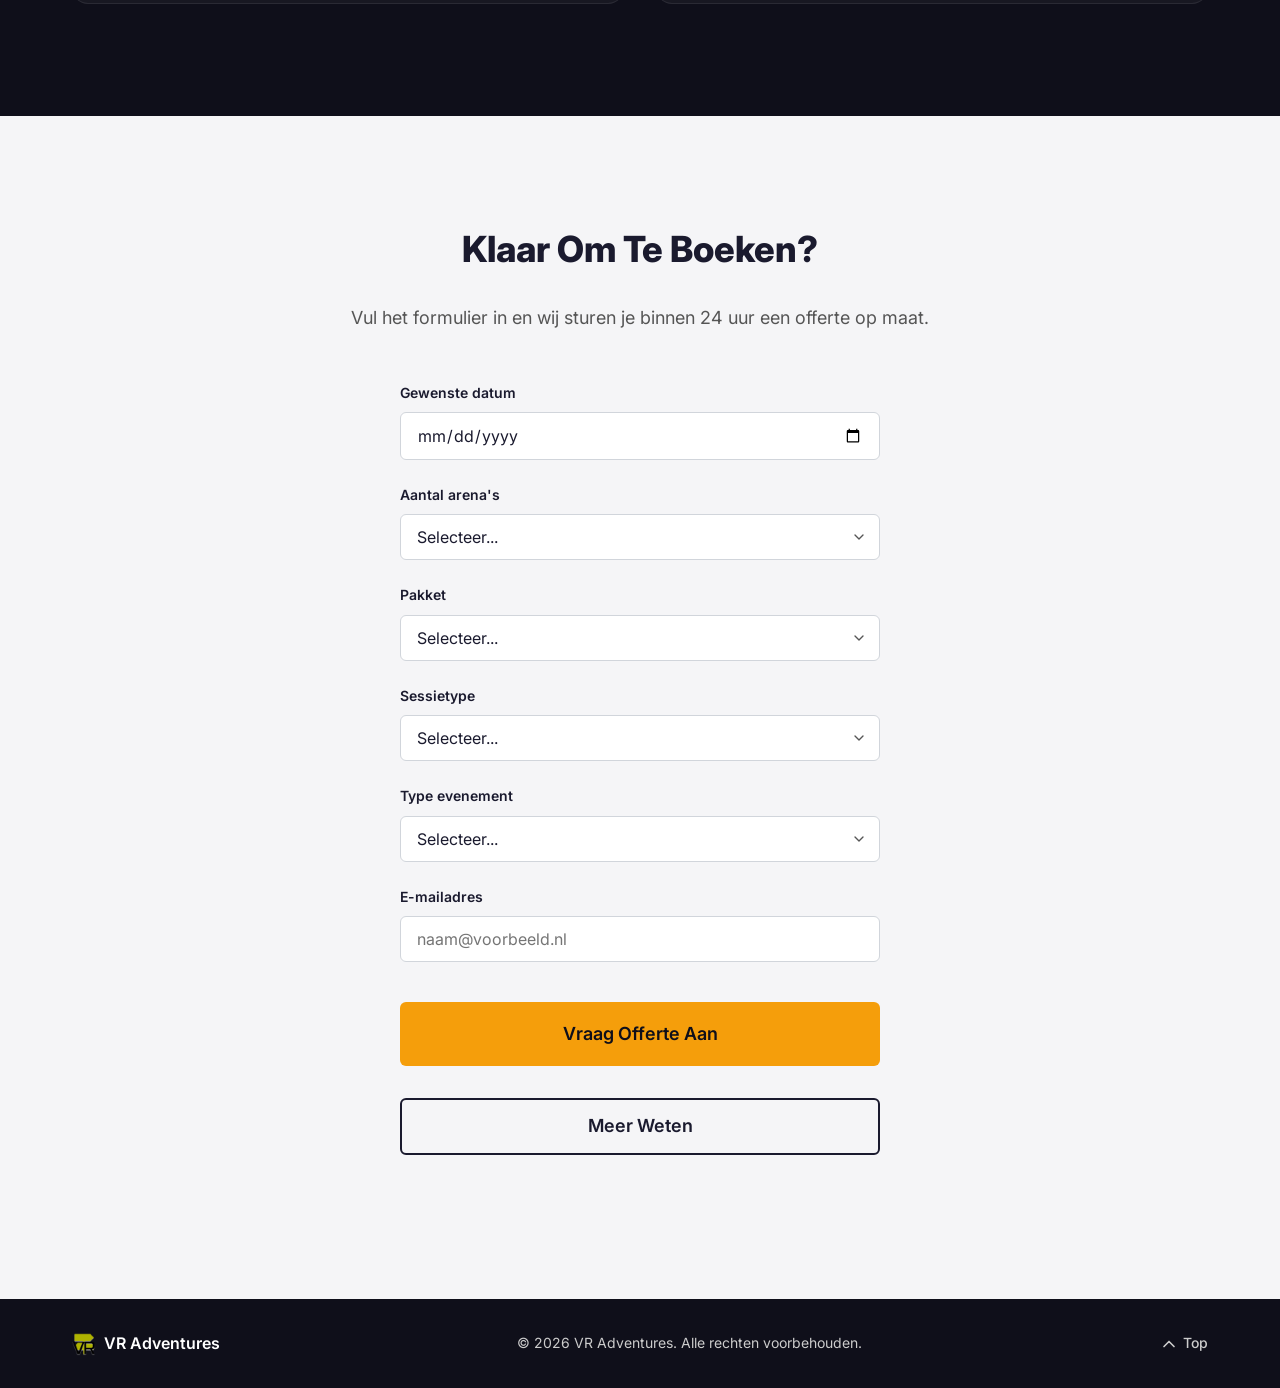
==== commit 62455421: "Move lang toggle into nav, add learn more button, switch accent to amber - Move language toggle from" ====
--- a/index.html
+++ b/index.html
@@ -87,15 +87,11 @@
         <span class="nav__logo-text">VR Adventures</span>
       </a>
 
-      <div class="nav__right">
-        <button class="lang-toggle" id="lang-toggle" aria-label="Switch language">EN</button>
-
-        <button class="nav__toggle" id="nav-toggle" aria-expanded="false" aria-controls="nav-menu" aria-label="Menu openen">
-          <span class="nav__toggle-bar"></span>
-          <span class="nav__toggle-bar"></span>
-          <span class="nav__toggle-bar"></span>
-        </button>
-      </div>
+      <button class="nav__toggle" id="nav-toggle" aria-expanded="false" aria-controls="nav-menu" aria-label="Menu openen">
+        <span class="nav__toggle-bar"></span>
+        <span class="nav__toggle-bar"></span>
+        <span class="nav__toggle-bar"></span>
+      </button>
 
       <ul class="nav__menu" id="nav-menu" role="list">
         <li><a href="#how-it-works" class="nav__link" data-i18n="nav_how">Hoe Werkt Het</a></li>
@@ -103,6 +99,7 @@
         <li><a href="#usecases" class="nav__link" data-i18n="nav_usecases">Gelegenheden</a></li>
         <li><a href="detail.html" class="nav__link" data-i18n="nav_detail">Meer Info</a></li>
         <li><a href="#contact" class="nav__link" data-i18n="nav_contact">Contact</a></li>
+        <li><button class="lang-toggle" id="lang-toggle" aria-label="Switch language">EN</button></li>
       </ul>
     </nav>
   </header>
@@ -289,6 +286,7 @@
               <input class="form__input" type="email" id="field-email" name="email" required placeholder="naam@voorbeeld.nl">
             </div>
             <button type="submit" class="btn btn--cta btn--lg form__submit" data-i18n="form_submit">Vraag Offerte Aan</button>
+            <a href="detail.html" class="btn btn--outline btn--lg form__learn-more" data-i18n="form_learn_more">Meer Weten</a>
             <p class="form__status" id="form-status" aria-live="polite"></p>
           </form>
         </div>
--- a/css/styles.css
+++ b/css/styles.css
@@ -10,9 +10,10 @@
   --color-text:           #1A1A2E;
   --color-text-secondary: #555555;
   --color-text-on-dark:   #CCCCCC;
-  --color-accent:         #7C3AED;
-  --color-accent-hover:   #6D28D9;
-  --color-accent-light:   rgba(124, 58, 237, 0.08);
+  --color-accent:         #F59E0B;
+  --color-accent-hover:   #D97706;
+  --color-accent-light:   rgba(245, 158, 11, 0.12);
+  --color-accent-text:    #1A1A2E;
   --color-cyan:           #06B6D4;
   --color-cyan-hover:     #0891B2;
   --color-cta:            #F59E0B;
@@ -151,7 +152,7 @@
   top: -100%;
   left: var(--space-sm);
   background: var(--color-accent);
-  color: var(--color-white);
+  color: var(--color-accent-text);
   padding: var(--space-xs) var(--space-sm);
   border-radius: var(--radius-sm);
   z-index: 1000;
@@ -221,14 +222,8 @@
   object-fit: contain;
 }
 
-.nav__right {
-  display: flex;
-  align-items: center;
-  gap: var(--space-sm);
+.nav__toggle {
   z-index: 101;
-}
-
-.nav__toggle {
   display: flex;
   flex-direction: column;
   gap: 5px;
@@ -284,11 +279,11 @@
 
 .nav__link:hover,
 .nav__link:focus-visible {
-  color: var(--color-accent);
+  color: var(--color-accent-hover);
 }
 
 .nav__link.active {
-  color: var(--color-accent);
+  color: var(--color-accent-hover);
 }
 
 /* Language toggle */
@@ -305,8 +300,8 @@
 }
 
 .lang-toggle:hover {
-  border-color: var(--color-accent);
-  color: var(--color-accent);
+  border-color: var(--color-accent-hover);
+  color: var(--color-accent-hover);
 }
 
 
@@ -413,7 +408,7 @@
 
 .btn--primary {
   background-color: var(--color-accent);
-  color: var(--color-white);
+  color: var(--color-accent-text);
 }
 
 .btn--primary:hover {
@@ -445,8 +440,8 @@
 }
 
 .btn--outline:hover {
-  border-color: var(--color-accent);
-  color: var(--color-accent);
+  border-color: var(--color-accent-hover);
+  color: var(--color-accent-hover);
   transform: translateY(-1px);
 }
 
@@ -483,7 +478,7 @@
   height: 56px;
   border-radius: 50%;
   background: var(--color-accent);
-  color: var(--color-white);
+  color: var(--color-accent-text);
   display: inline-flex;
   align-items: center;
   justify-content: center;
@@ -589,7 +584,7 @@
   padding: 0.25rem 0.75rem;
   border-radius: 100px;
   background-color: var(--color-accent-light);
-  color: var(--color-accent);
+  color: var(--color-accent-hover);
 }
 
 
@@ -752,6 +747,12 @@
   cursor: not-allowed;
 }
 
+.form__learn-more {
+  margin-top: var(--space-xs);
+  width: 100%;
+  text-align: center;
+}
+
 .form__status {
   text-align: center;
   font-size: var(--font-size-sm);
@@ -927,8 +928,13 @@
     position: static;
     transform: none;
     flex-direction: row;
+    align-items: center;
     background: transparent;
     gap: var(--space-xs);
+  }
+
+  .nav__menu .lang-toggle {
+    margin-left: var(--space-xs);
   }
 
   .nav__link {
@@ -1000,7 +1006,7 @@
   height: 48px;
   border-radius: 50%;
   background: var(--color-accent-light);
-  color: var(--color-accent);
+  color: var(--color-accent-hover);
   display: flex;
   align-items: center;
   justify-content: center;
@@ -1043,7 +1049,7 @@
 
 .pricing-card__header {
   background: var(--color-accent);
-  color: var(--color-white);
+  color: var(--color-accent-text);
   padding: var(--space-md) var(--space-lg);
 }
 
@@ -1142,7 +1148,7 @@
 
 .calc__btn.active {
   background: var(--color-accent);
-  color: var(--color-white);
+  color: var(--color-accent-text);
 }
 
 .calc__results {
@@ -1161,7 +1167,7 @@
 
 .calc__result--highlight {
   background: var(--color-accent);
-  color: var(--color-white);
+  color: var(--color-accent-text);
 }
 
 .calc__result-value {
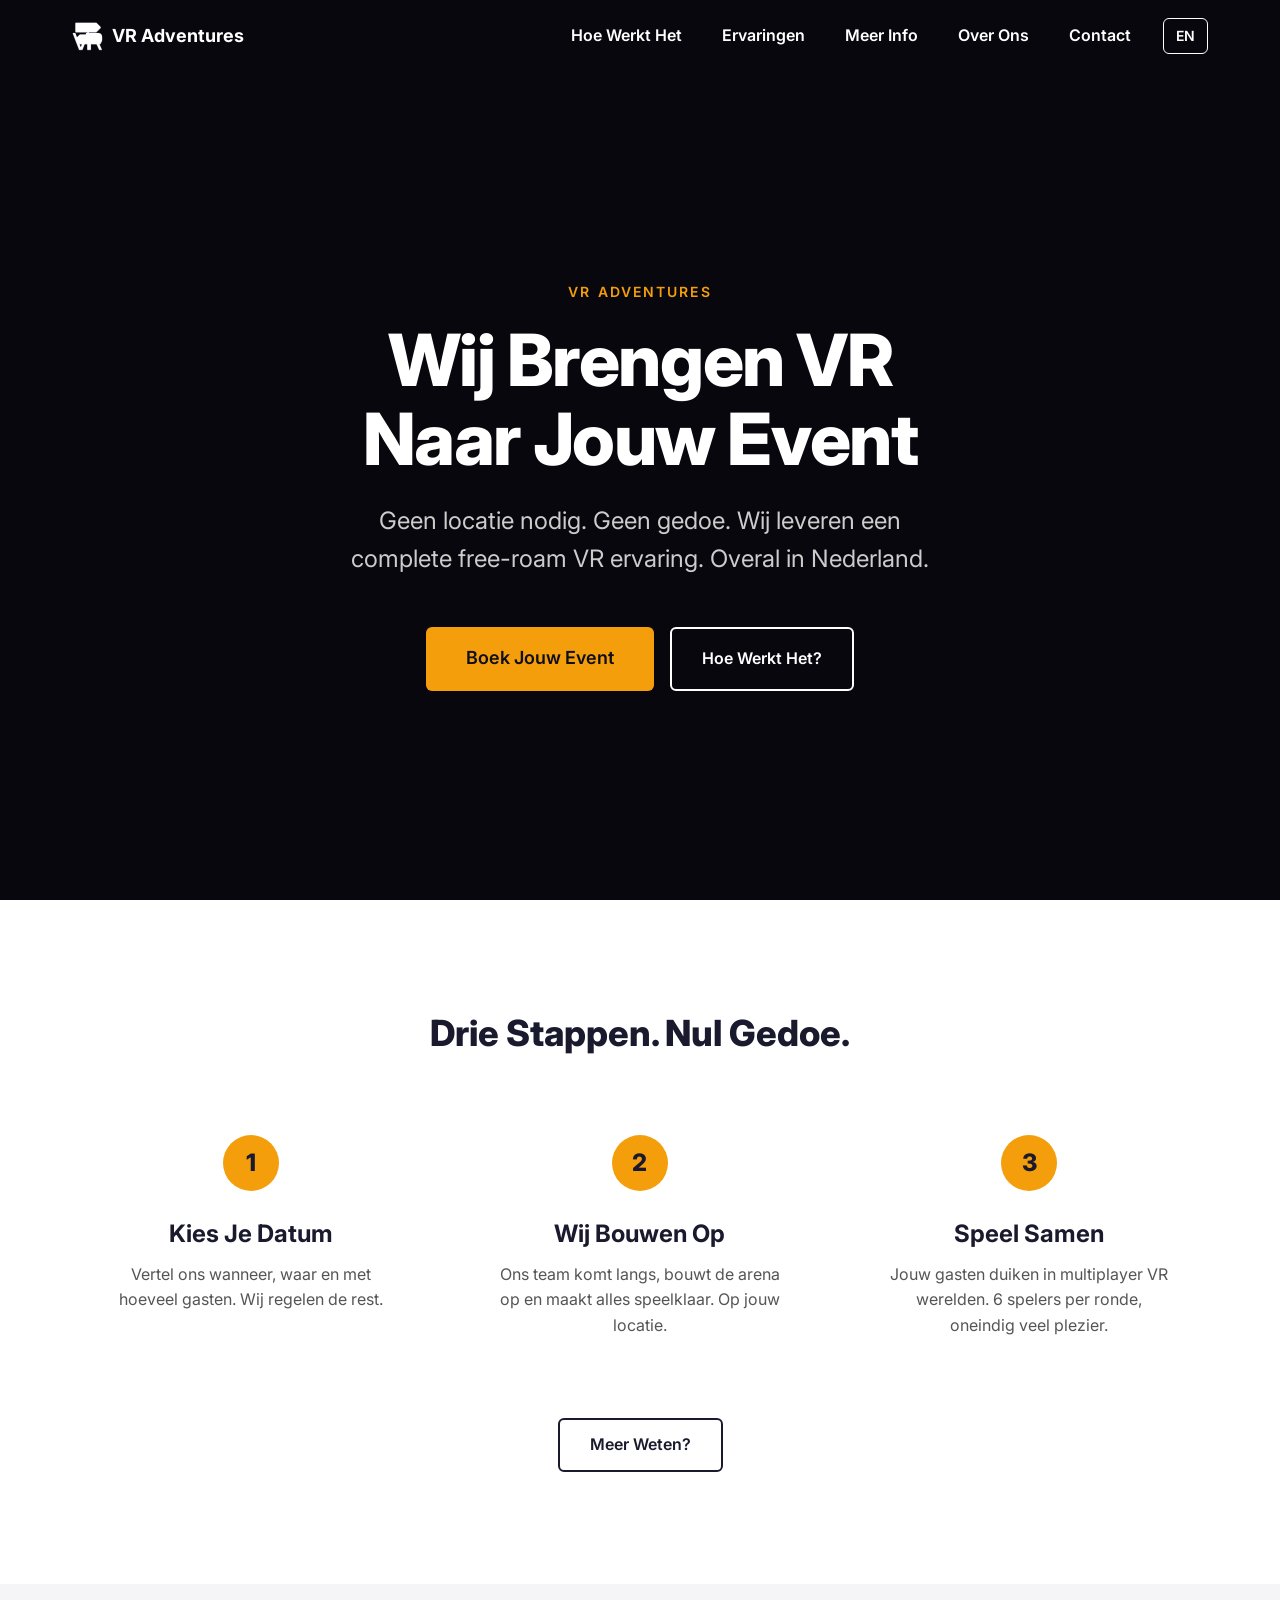
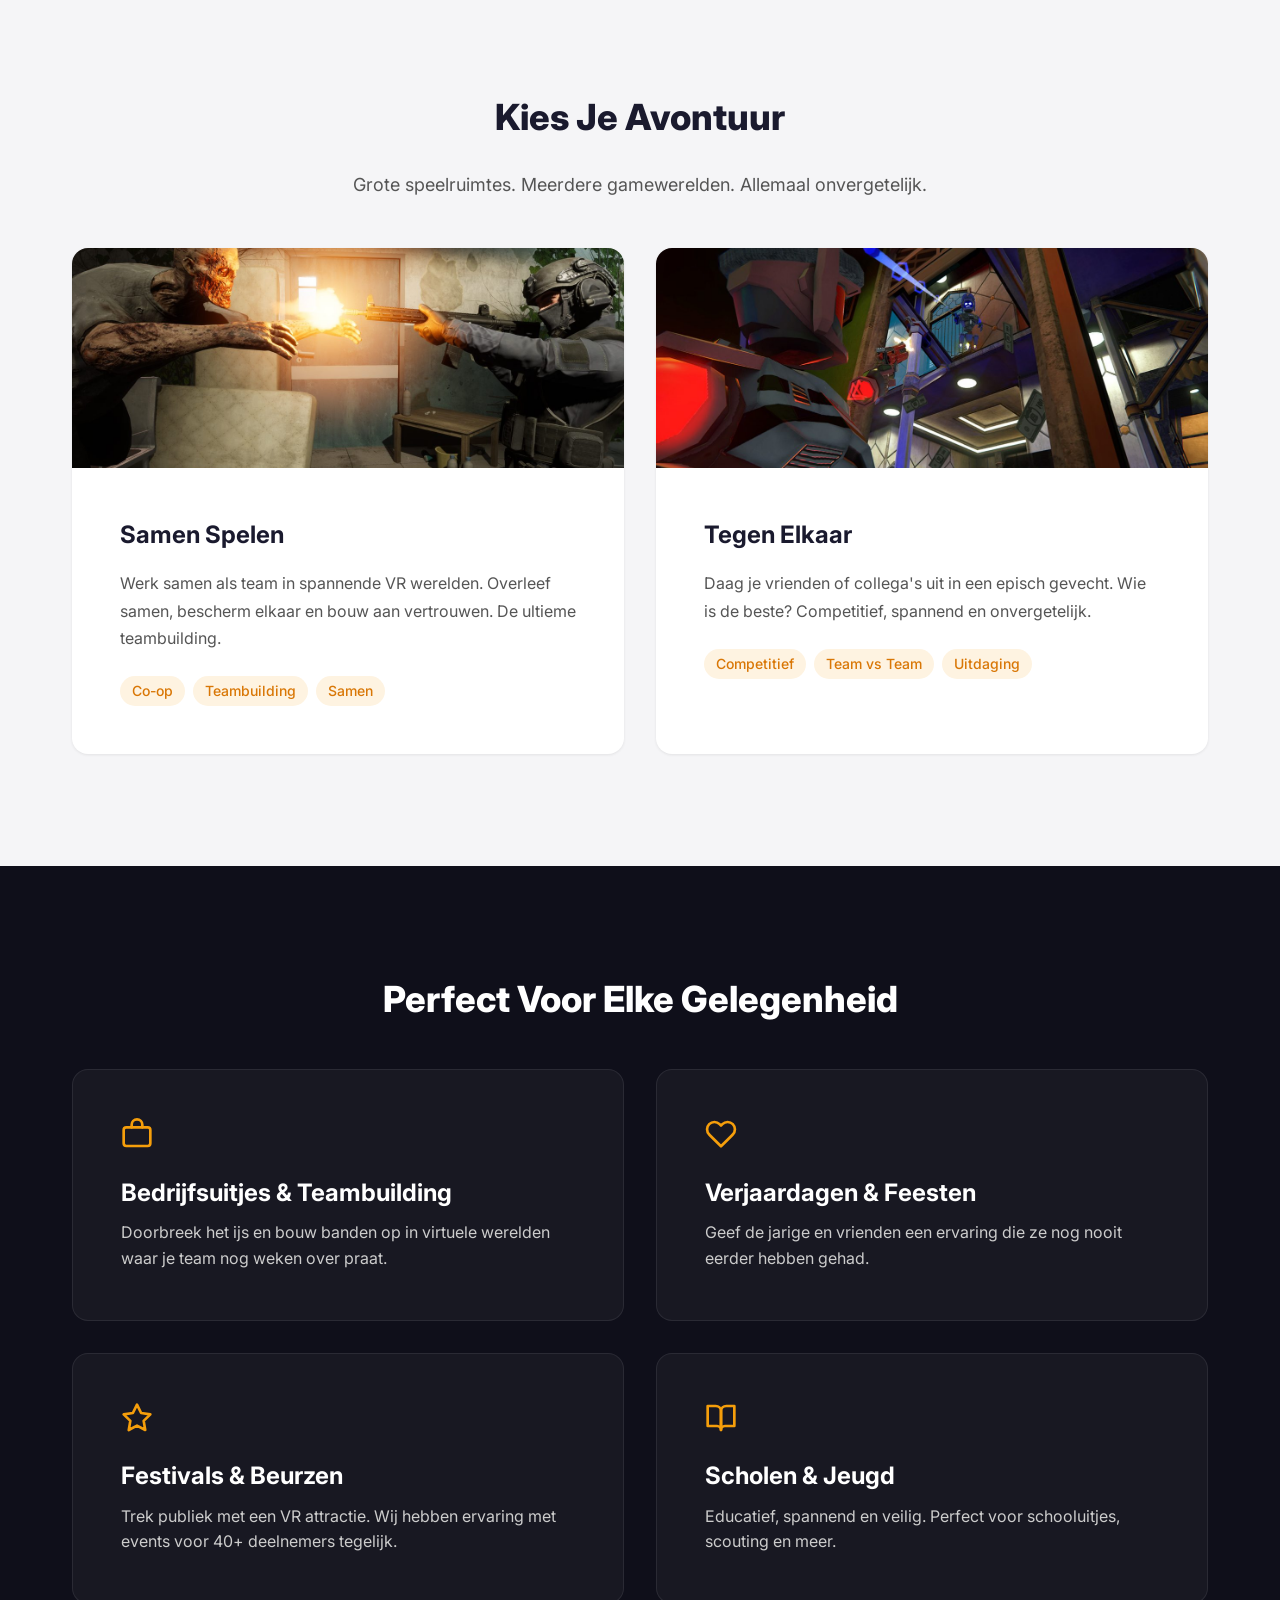
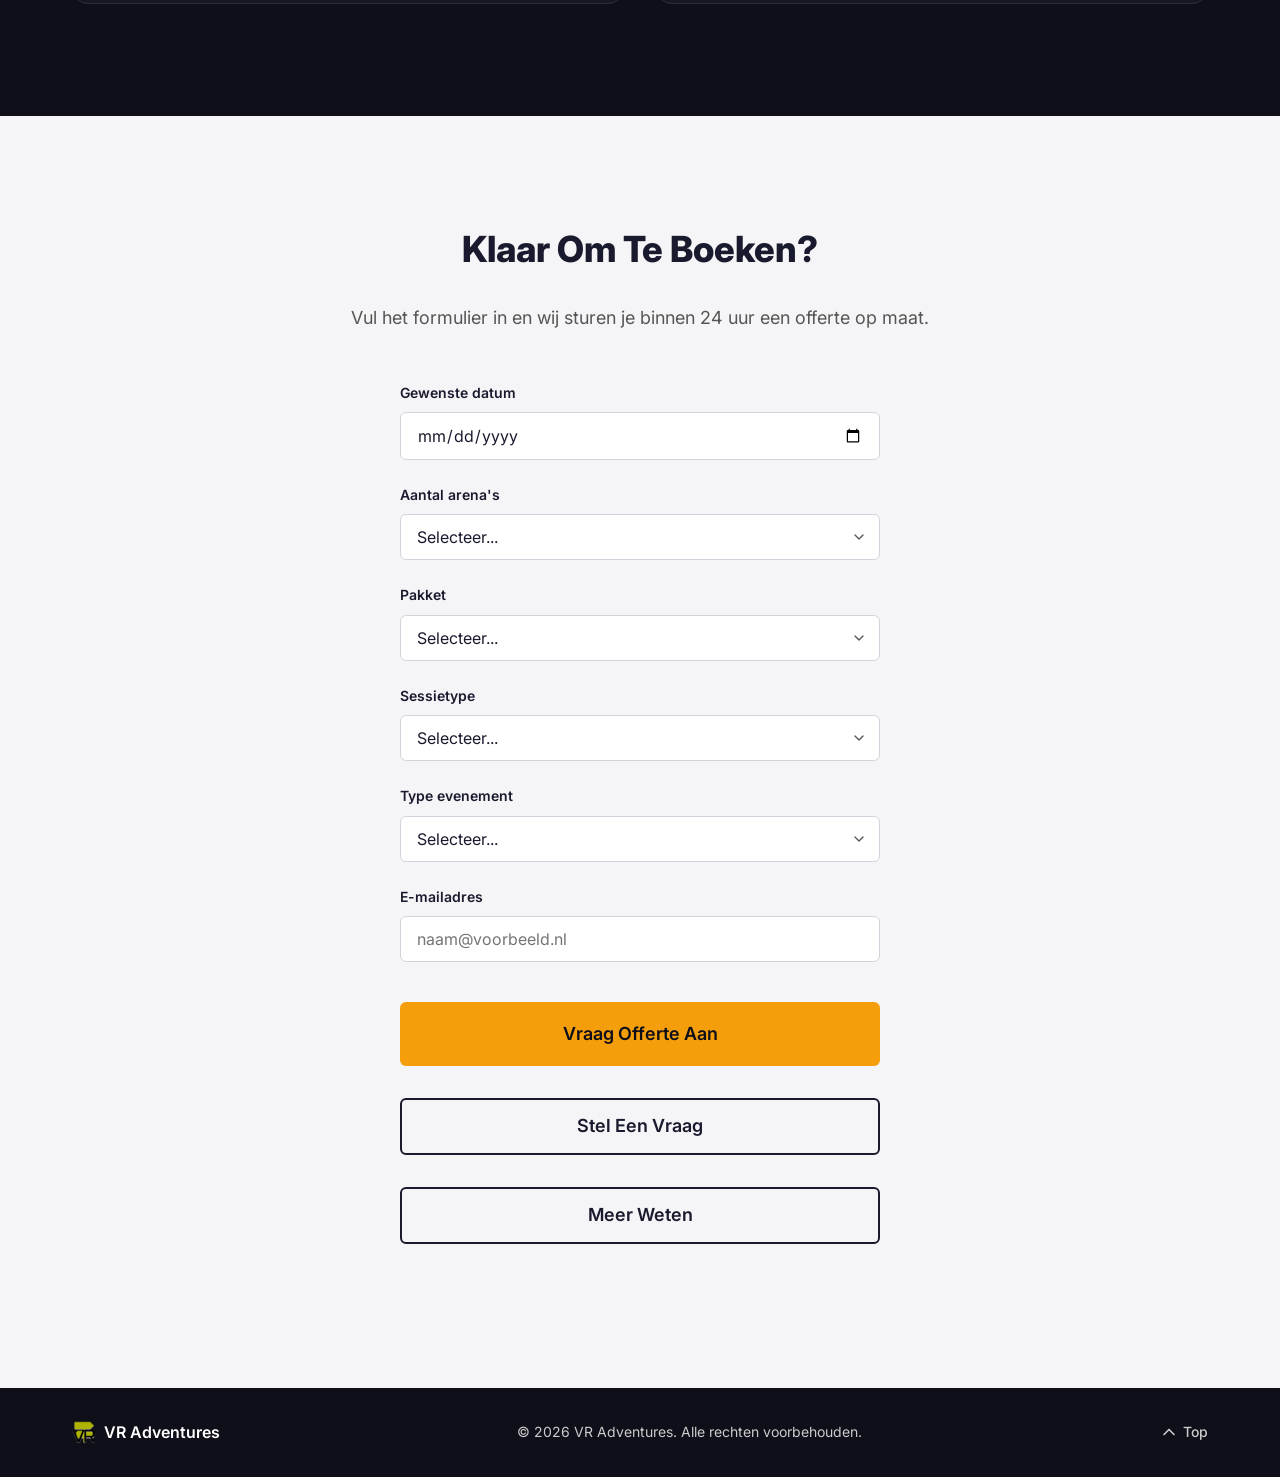
==== commit 411c2493: "Add FAQ section, about page, and contact page - FAQ accordion on detail page with 12 questions cover" ====
--- a/index.html
+++ b/index.html
@@ -96,9 +96,9 @@
       <ul class="nav__menu" id="nav-menu" role="list">
         <li><a href="#how-it-works" class="nav__link" data-i18n="nav_how">Hoe Werkt Het</a></li>
         <li><a href="#experiences" class="nav__link" data-i18n="nav_experiences">Ervaringen</a></li>
-        <li><a href="#usecases" class="nav__link" data-i18n="nav_usecases">Gelegenheden</a></li>
         <li><a href="detail.html" class="nav__link" data-i18n="nav_detail">Meer Info</a></li>
-        <li><a href="#contact" class="nav__link" data-i18n="nav_contact">Contact</a></li>
+        <li><a href="about.html" class="nav__link" data-i18n="nav_about">Over Ons</a></li>
+        <li><a href="contact.html" class="nav__link" data-i18n="nav_contact">Contact</a></li>
         <li><button class="lang-toggle" id="lang-toggle" aria-label="Switch language">EN</button></li>
       </ul>
     </nav>
@@ -286,6 +286,7 @@
               <input class="form__input" type="email" id="field-email" name="email" required placeholder="naam@voorbeeld.nl">
             </div>
             <button type="submit" class="btn btn--cta btn--lg form__submit" data-i18n="form_submit">Vraag Offerte Aan</button>
+            <a href="contact.html" class="btn btn--outline btn--lg form__learn-more" data-i18n="form_ask">Stel Een Vraag</a>
             <a href="detail.html" class="btn btn--outline btn--lg form__learn-more" data-i18n="form_learn_more">Meer Weten</a>
             <p class="form__status" id="form-status" aria-live="polite"></p>
           </form>
--- a/css/styles.css
+++ b/css/styles.css
@@ -729,6 +729,12 @@
   box-shadow: 0 0 0 3px var(--color-accent-light);
 }
 
+.form__textarea {
+  resize: vertical;
+  min-height: 120px;
+  line-height: 1.6;
+}
+
 .form__select {
   appearance: none;
   background-image: url("data:image/svg+xml,%3Csvg xmlns='http://www.w3.org/2000/svg' width='16' height='16' viewBox='0 0 24 24' fill='none' stroke='%23555' stroke-width='2' stroke-linecap='round' stroke-linejoin='round'%3E%3Cpath d='M6 9l6 6 6-6'/%3E%3C/svg%3E");
@@ -1191,6 +1197,98 @@
   color: rgba(255, 255, 255, 0.85);
 }
 
+/* FAQ Accordion */
+.faq {
+  max-width: 800px;
+  margin-inline: auto;
+}
+
+.faq__item {
+  border-bottom: 1px solid #E5E7EB;
+}
+
+.faq__item:first-child {
+  border-top: 1px solid #E5E7EB;
+}
+
+.faq__question {
+  width: 100%;
+  display: flex;
+  align-items: center;
+  justify-content: space-between;
+  gap: var(--space-sm);
+  padding: var(--space-md) 0;
+  font-size: var(--font-size-base);
+  font-weight: 600;
+  color: var(--color-text);
+  text-align: left;
+  cursor: pointer;
+  transition: color var(--transition-fast);
+}
+
+.faq__question:hover {
+  color: var(--color-accent-hover);
+}
+
+.faq__chevron {
+  flex-shrink: 0;
+  transition: transform var(--transition-base);
+}
+
+.faq__question[aria-expanded="true"] .faq__chevron {
+  transform: rotate(180deg);
+}
+
+.faq__answer {
+  overflow: hidden;
+  transition: max-height var(--transition-base), padding var(--transition-base);
+}
+
+.faq__answer[hidden] {
+  display: block;
+  max-height: 0;
+  padding: 0;
+}
+
+.faq__answer:not([hidden]) {
+  max-height: 300px;
+  padding-bottom: var(--space-md);
+}
+
+.faq__answer p {
+  color: var(--color-text-secondary);
+  line-height: 1.7;
+}
+
+/* About page */
+.about-content {
+  max-width: 700px;
+  margin-inline: auto;
+}
+
+.about-content__text {
+  font-size: var(--font-size-lg);
+  color: var(--color-text-secondary);
+  line-height: 1.8;
+  margin-bottom: var(--space-md);
+}
+
+.about-content__text:last-child {
+  margin-bottom: 0;
+}
+
+.about-link {
+  color: var(--color-accent-hover);
+  font-weight: 600;
+  text-decoration: underline;
+  text-underline-offset: 2px;
+  transition: color var(--transition-fast);
+}
+
+.about-link:hover {
+  color: var(--color-accent);
+}
+
 /* Detail page responsive */
 @media (min-width: 640px) {
   .info-grid {
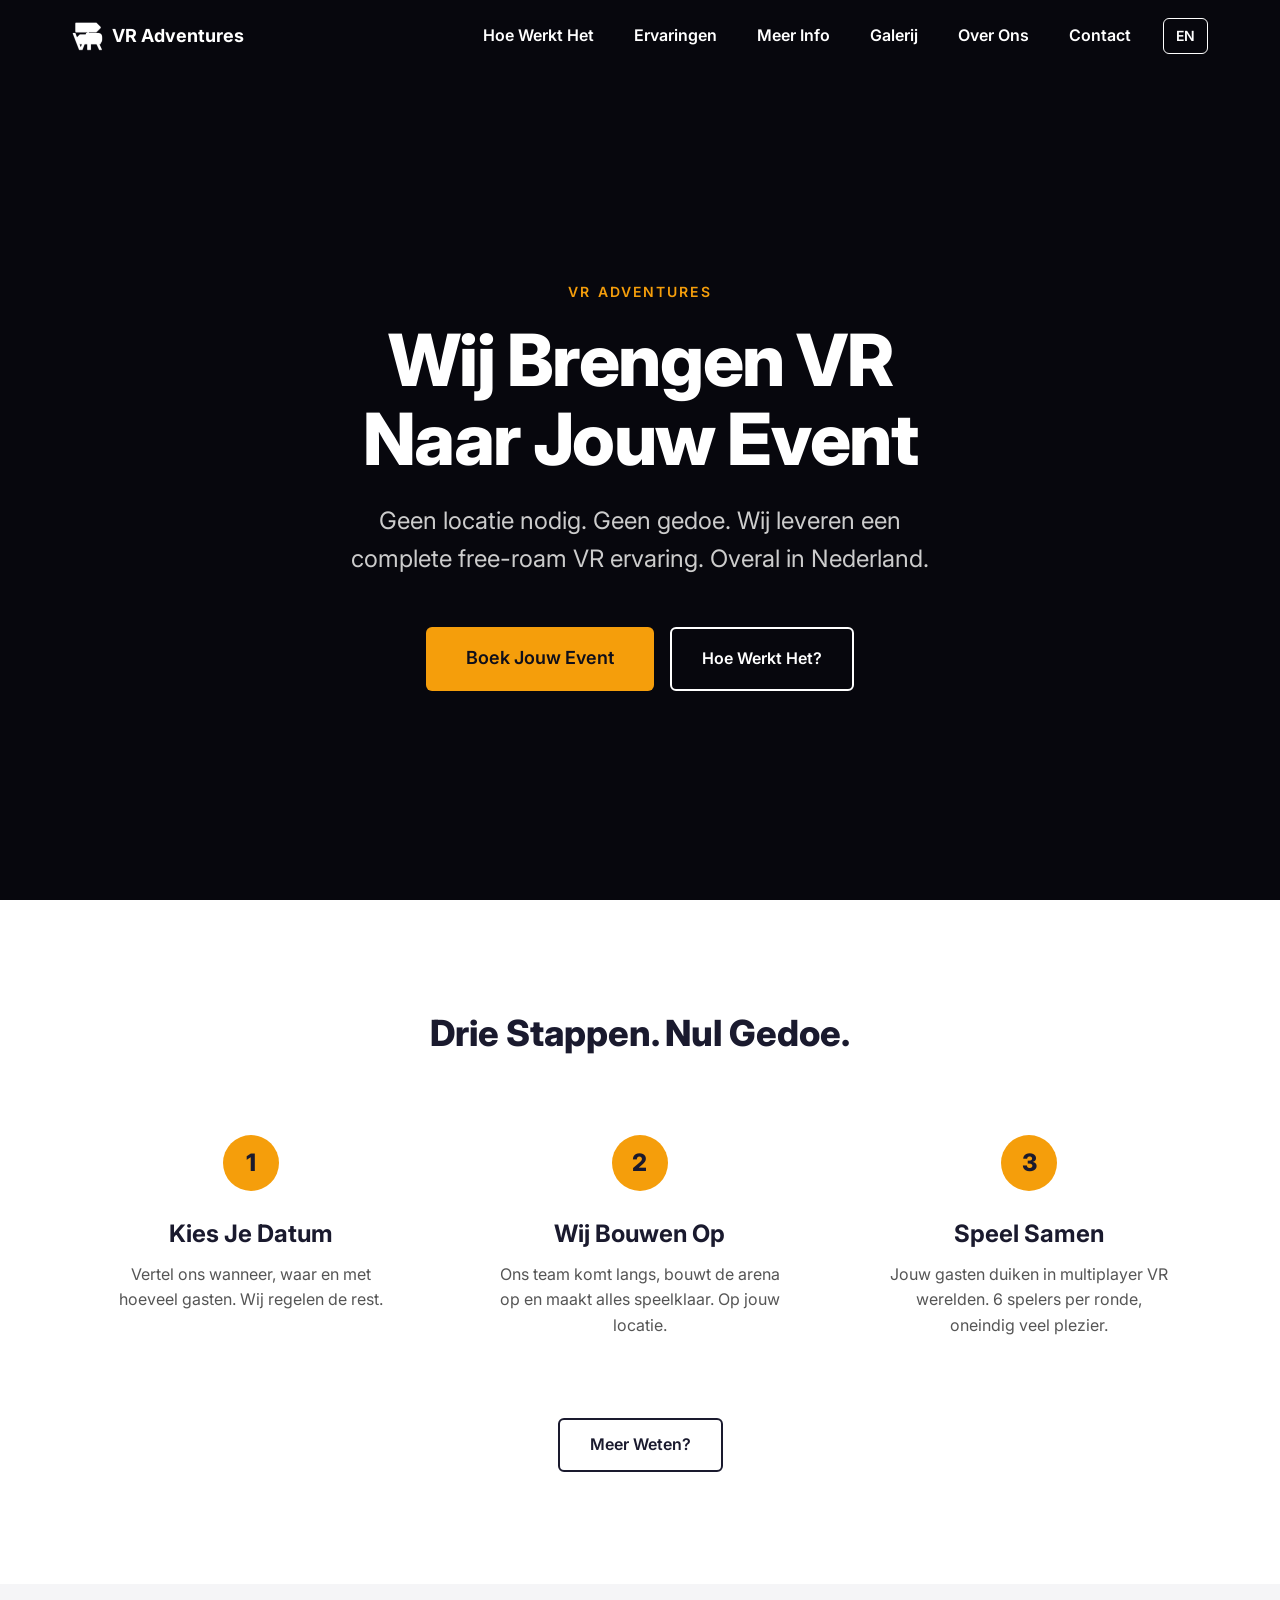
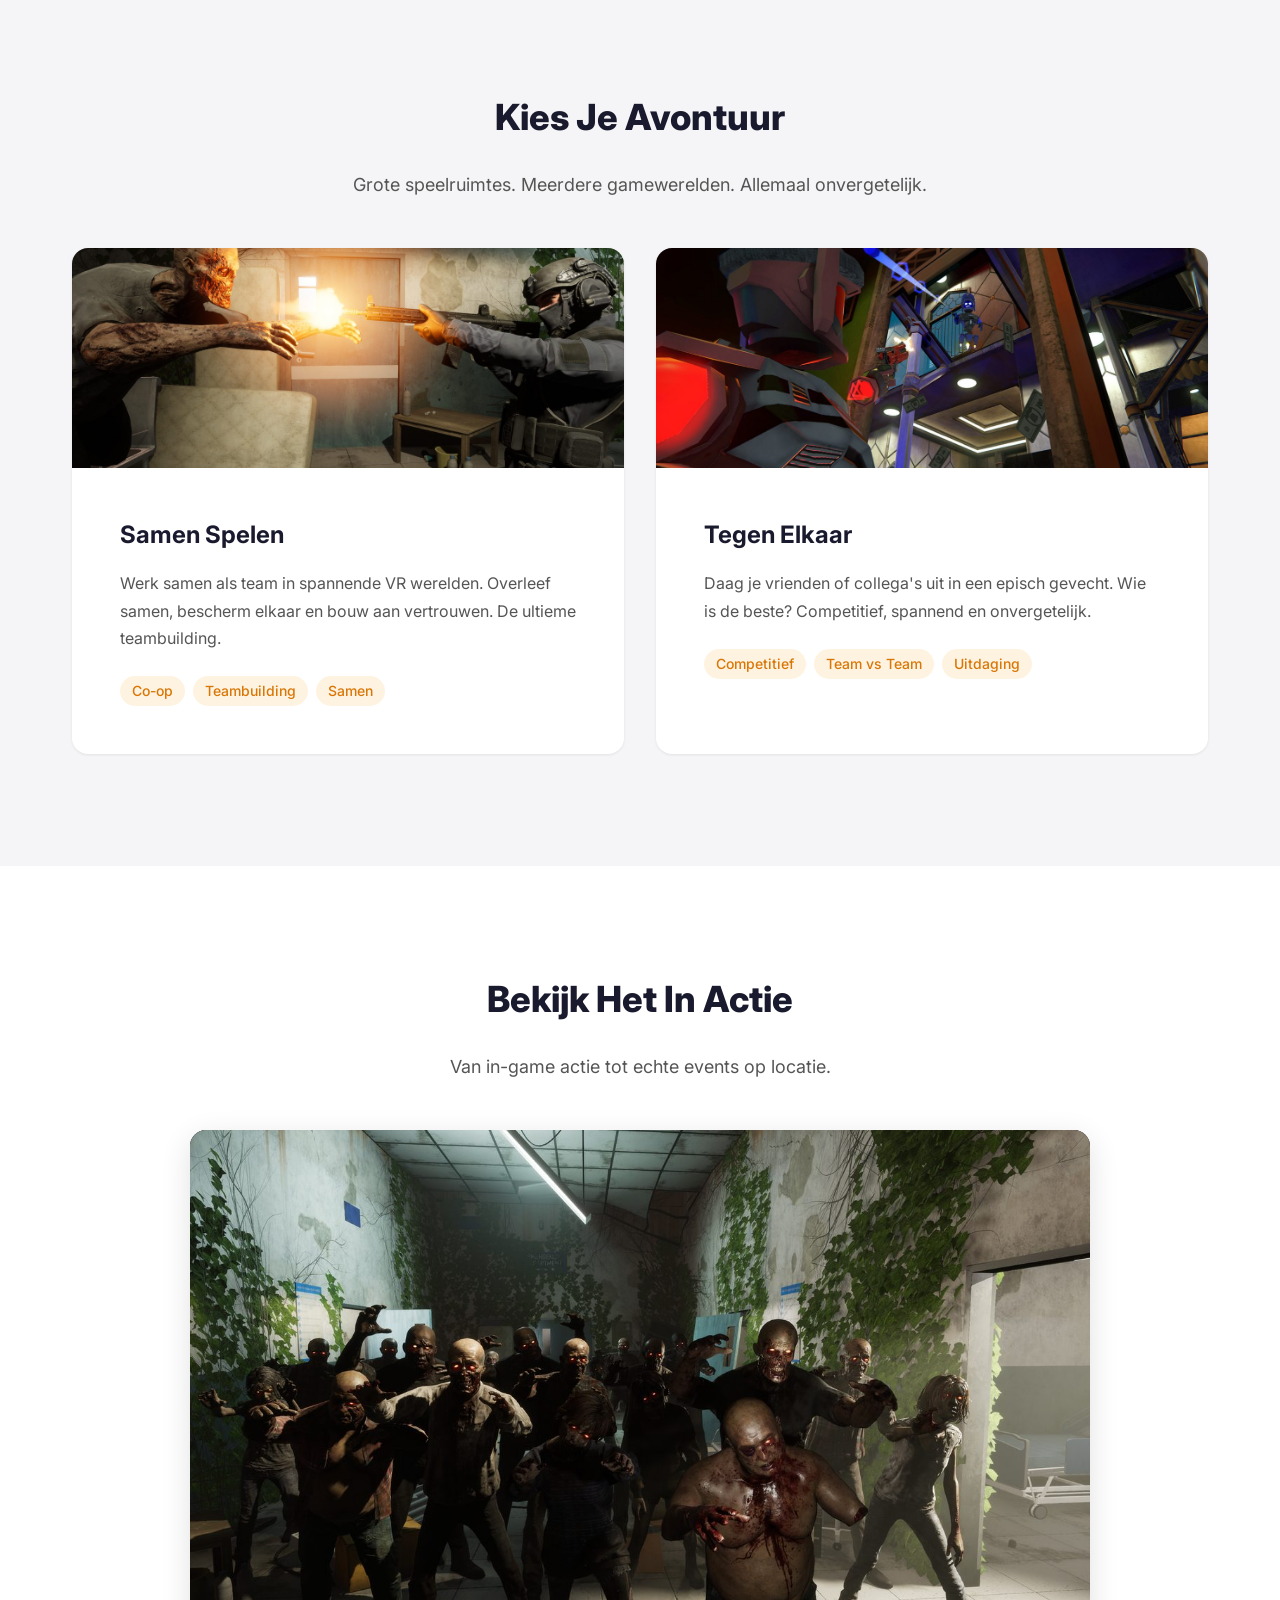
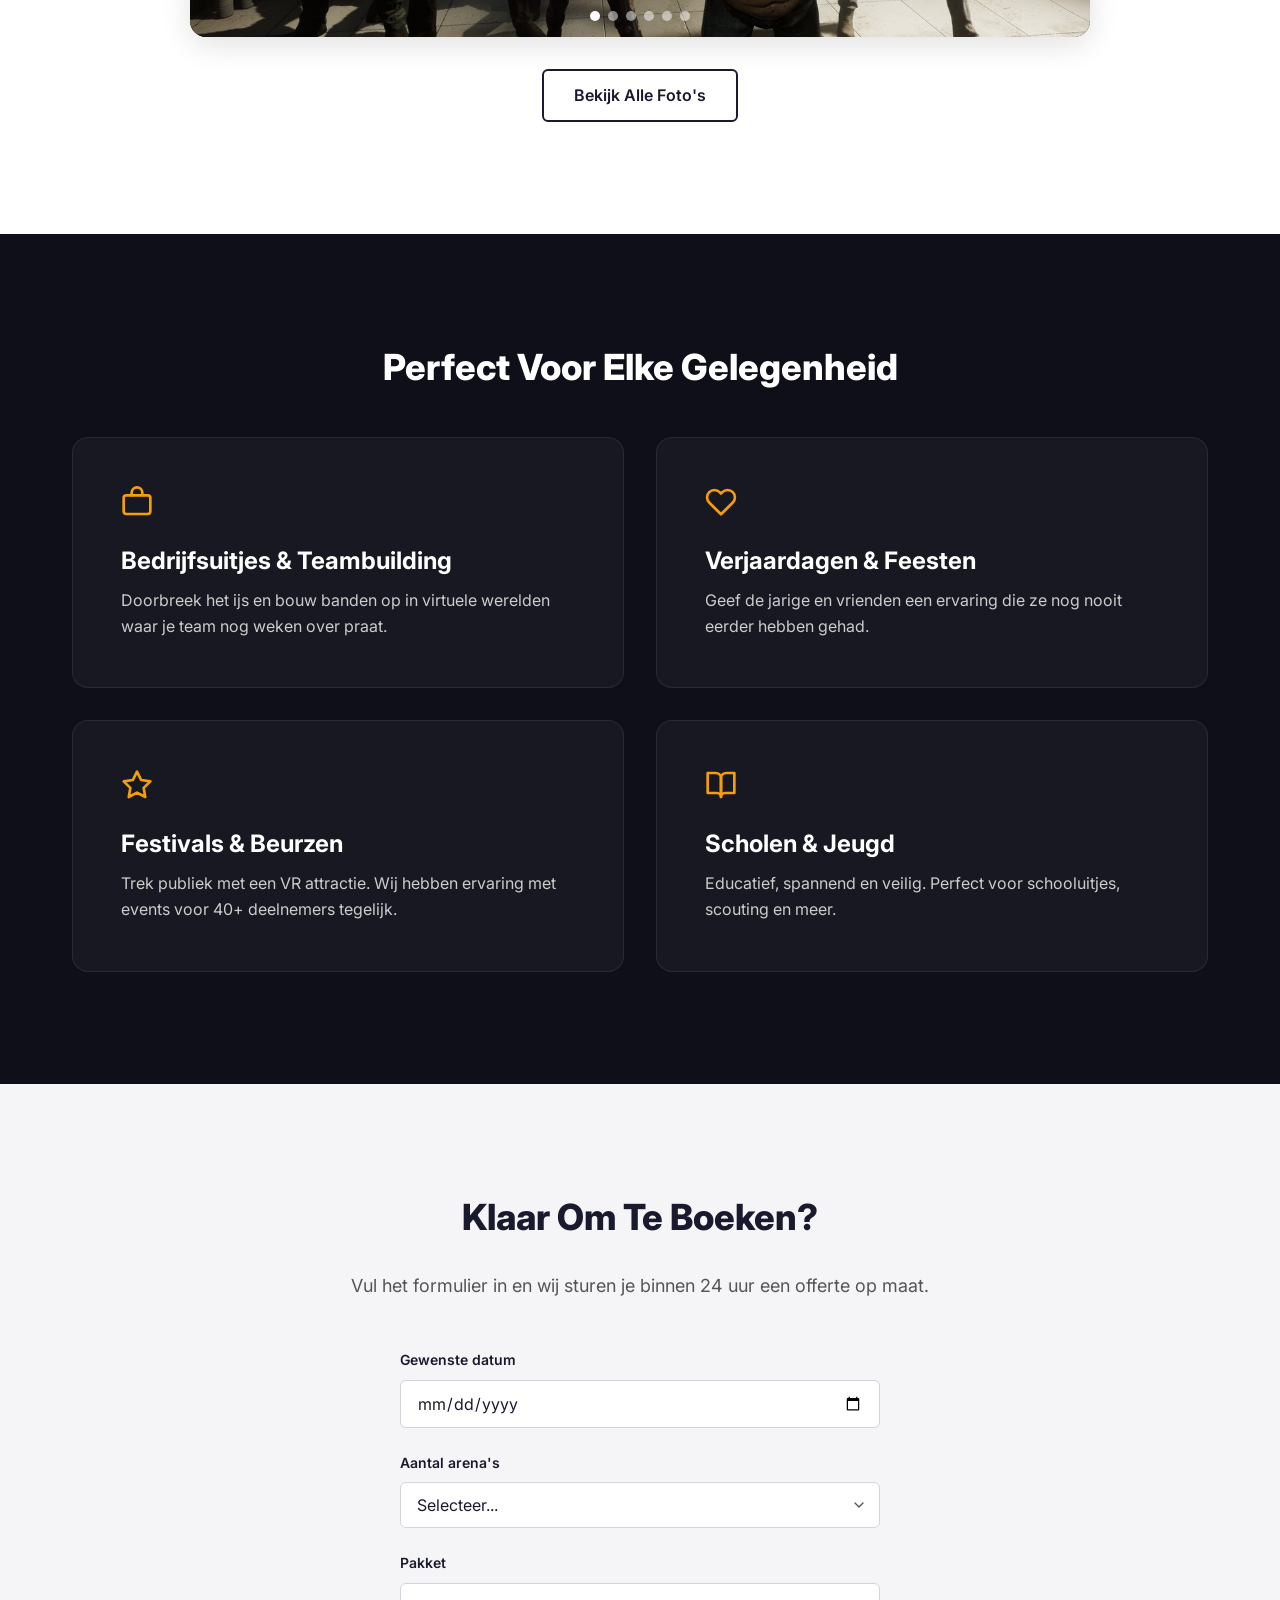
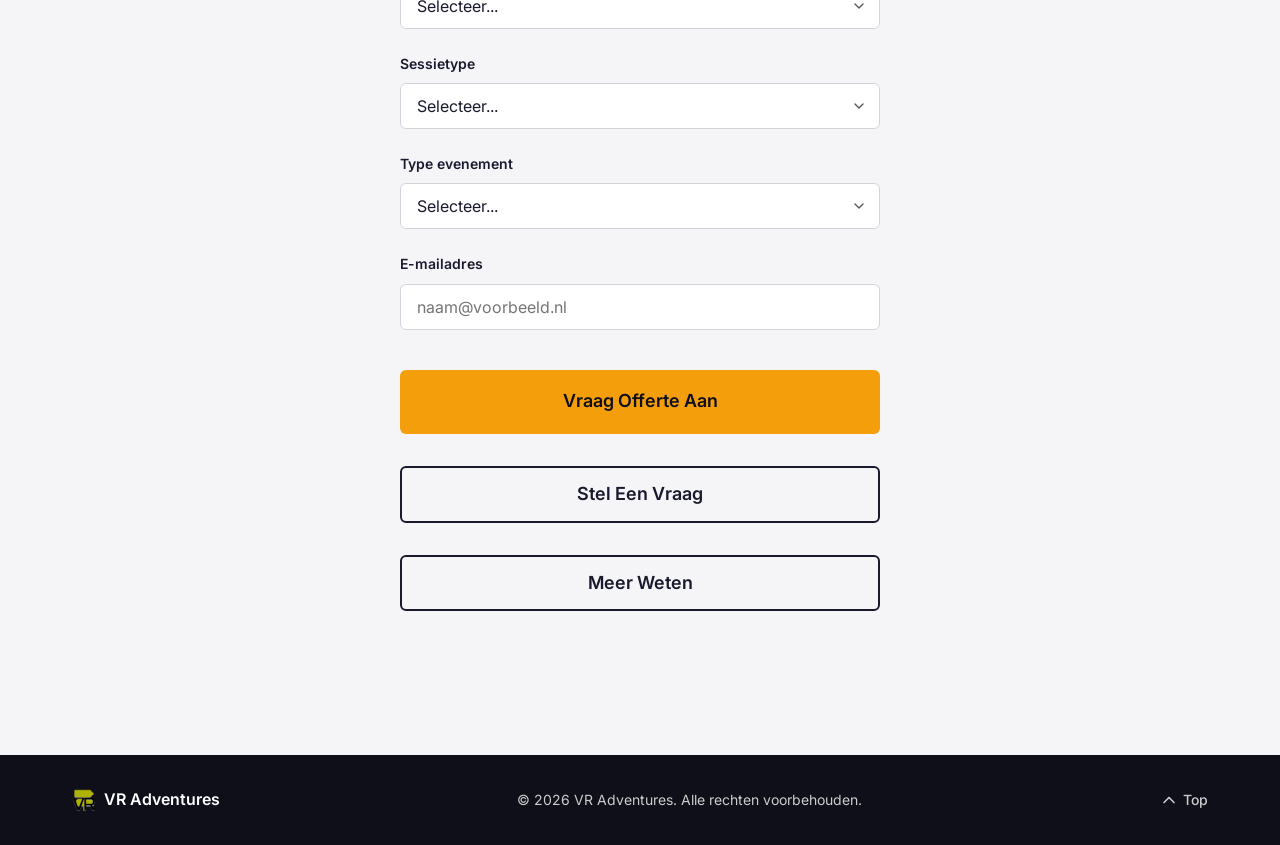
==== commit 57046917: "Add gallery page, homepage slideshow, and unified navigation Co-Authored-By: Claude Opus 4.6 (1M con" ====
--- a/index.html
+++ b/index.html
@@ -82,7 +82,7 @@
   <!-- Navigation -->
   <header class="site-header" id="site-header">
     <nav class="nav container" aria-label="Hoofdnavigatie">
-      <a href="#" class="nav__logo" aria-label="VR Adventures - Home">
+      <a href="index.html" class="nav__logo" aria-label="VR Adventures - Home">
         <img class="nav__logo-icon" src="assets/images/icon.png" alt="" width="32" height="32" aria-hidden="true">
         <span class="nav__logo-text">VR Adventures</span>
       </a>
@@ -94,9 +94,10 @@
       </button>
 
       <ul class="nav__menu" id="nav-menu" role="list">
-        <li><a href="#how-it-works" class="nav__link" data-i18n="nav_how">Hoe Werkt Het</a></li>
-        <li><a href="#experiences" class="nav__link" data-i18n="nav_experiences">Ervaringen</a></li>
+        <li><a href="index.html#how-it-works" class="nav__link" data-i18n="nav_how">Hoe Werkt Het</a></li>
+        <li><a href="index.html#experiences" class="nav__link" data-i18n="nav_experiences">Ervaringen</a></li>
         <li><a href="detail.html" class="nav__link" data-i18n="nav_detail">Meer Info</a></li>
+        <li><a href="gallery.html" class="nav__link" data-i18n="nav_gallery">Galerij</a></li>
         <li><a href="about.html" class="nav__link" data-i18n="nav_about">Over Ons</a></li>
         <li><a href="contact.html" class="nav__link" data-i18n="nav_contact">Contact</a></li>
         <li><button class="lang-toggle" id="lang-toggle" aria-label="Switch language">EN</button></li>
@@ -187,6 +188,38 @@
               </ul>
             </div>
           </article>
+        </div>
+      </div>
+    </section>
+
+    <!-- Photo Slideshow -->
+    <section class="section" id="slideshow">
+      <div class="container">
+        <h2 class="section__title section__title--center reveal" data-i18n="slideshow_title">Bekijk Het In Actie</h2>
+        <p class="section__subtitle reveal" data-i18n="slideshow_subtitle">Van in-game actie tot echte events op locatie.</p>
+        <div class="slideshow reveal" id="homepage-slideshow" aria-label="Foto slideshow">
+          <div class="slideshow__slide active">
+            <img src="assets/images/gallery/game-01.jpg" alt="Zombies in een verlaten ziekenhuis" width="1280" height="720" loading="lazy">
+          </div>
+          <div class="slideshow__slide">
+            <img src="assets/images/gallery/real-01.jpg" alt="Spelers met VR headsets in actie" width="1280" height="961" loading="lazy">
+          </div>
+          <div class="slideshow__slide">
+            <img src="assets/images/gallery/game-05.jpg" alt="Close combat met zombie" width="1280" height="720" loading="lazy">
+          </div>
+          <div class="slideshow__slide">
+            <img src="assets/images/gallery/real-03.jpg" alt="Groep gasten speelt samen VR" width="1280" height="961" loading="lazy">
+          </div>
+          <div class="slideshow__slide">
+            <img src="assets/images/gallery/game-09.jpg" alt="Team schiet op zombies in ziekenhuis" width="1280" height="720" loading="lazy">
+          </div>
+          <div class="slideshow__slide">
+            <img src="assets/images/gallery/real-06.jpg" alt="Setup met live scherm en VR equipment" width="960" height="1278" loading="lazy">
+          </div>
+          <div class="slideshow__dots" aria-label="Slideshow navigatie"></div>
+        </div>
+        <div class="steps__more reveal" style="margin-top: var(--space-lg);">
+          <a href="gallery.html" class="btn btn--outline" data-i18n="slideshow_more">Bekijk Alle Foto's</a>
         </div>
       </div>
     </section>
--- a/css/styles.css
+++ b/css/styles.css
@@ -1289,6 +1289,174 @@
   color: var(--color-accent);
 }
 
+/* ============================================
+   PHOTO GALLERY
+   ============================================ */
+.gallery__grid {
+  display: grid;
+  grid-template-columns: repeat(auto-fill, minmax(300px, 1fr));
+  gap: var(--space-sm);
+  margin-top: var(--space-xl);
+}
+
+.gallery__item {
+  display: block;
+  border-radius: var(--radius-md);
+  overflow: hidden;
+  cursor: pointer;
+  transition: transform var(--transition-base), box-shadow var(--transition-base);
+}
+
+.gallery__item:hover {
+  transform: translateY(-4px);
+  box-shadow: var(--shadow-lg);
+}
+
+.gallery__item img {
+  width: 100%;
+  height: 220px;
+  object-fit: cover;
+  display: block;
+  transition: transform var(--transition-base);
+}
+
+.gallery__item:hover img {
+  transform: scale(1.05);
+}
+
+/* Lightbox */
+.lightbox {
+  position: fixed;
+  inset: 0;
+  z-index: 200;
+  background: rgba(0, 0, 0, 0.92);
+  display: flex;
+  align-items: center;
+  justify-content: center;
+  flex-direction: column;
+  padding: var(--space-lg);
+}
+
+.lightbox[hidden] {
+  display: none;
+}
+
+.lightbox__img {
+  max-width: 90vw;
+  max-height: 80vh;
+  object-fit: contain;
+  border-radius: var(--radius-sm);
+}
+
+.lightbox__caption {
+  color: var(--color-text-on-dark);
+  font-size: var(--font-size-sm);
+  margin-top: var(--space-sm);
+  text-align: center;
+}
+
+.lightbox__close {
+  position: absolute;
+  top: var(--space-sm);
+  right: var(--space-md);
+  color: var(--color-white);
+  font-size: 2rem;
+  line-height: 1;
+  padding: var(--space-xs);
+  transition: color var(--transition-fast);
+}
+
+.lightbox__close:hover {
+  color: var(--color-accent);
+}
+
+.lightbox__prev,
+.lightbox__next {
+  position: absolute;
+  top: 50%;
+  transform: translateY(-50%);
+  color: var(--color-white);
+  padding: var(--space-sm);
+  transition: color var(--transition-fast);
+}
+
+.lightbox__prev:hover,
+.lightbox__next:hover {
+  color: var(--color-accent);
+}
+
+.lightbox__prev {
+  left: var(--space-sm);
+}
+
+.lightbox__next {
+  right: var(--space-sm);
+}
+
+/* ============================================
+   HOMEPAGE SLIDESHOW
+   ============================================ */
+.slideshow {
+  position: relative;
+  width: 100%;
+  max-width: 900px;
+  margin-inline: auto;
+  margin-top: var(--space-xl);
+  border-radius: var(--radius-lg);
+  overflow: hidden;
+  box-shadow: var(--shadow-lg);
+  aspect-ratio: 16 / 9;
+  background: var(--color-bg-dark);
+}
+
+.slideshow__slide {
+  position: absolute;
+  inset: 0;
+  opacity: 0;
+  transition: opacity 1s ease;
+}
+
+.slideshow__slide.active {
+  opacity: 1;
+}
+
+.slideshow__slide img {
+  width: 100%;
+  height: 100%;
+  object-fit: cover;
+}
+
+.slideshow__dots {
+  position: absolute;
+  bottom: var(--space-sm);
+  left: 50%;
+  transform: translateX(-50%);
+  display: flex;
+  gap: var(--space-xs);
+  z-index: 2;
+}
+
+.slideshow__dot {
+  width: 10px;
+  height: 10px;
+  border-radius: 50%;
+  background: rgba(255, 255, 255, 0.5);
+  border: none;
+  padding: 0;
+  cursor: pointer;
+  transition: background var(--transition-fast);
+}
+
+.slideshow__dot.active {
+  background: var(--color-white);
+}
+
+@media (min-width: 640px) {
+  .gallery__item img {
+    height: 260px;
+  }
+}
+
 /* Detail page responsive */
 @media (min-width: 640px) {
   .info-grid {
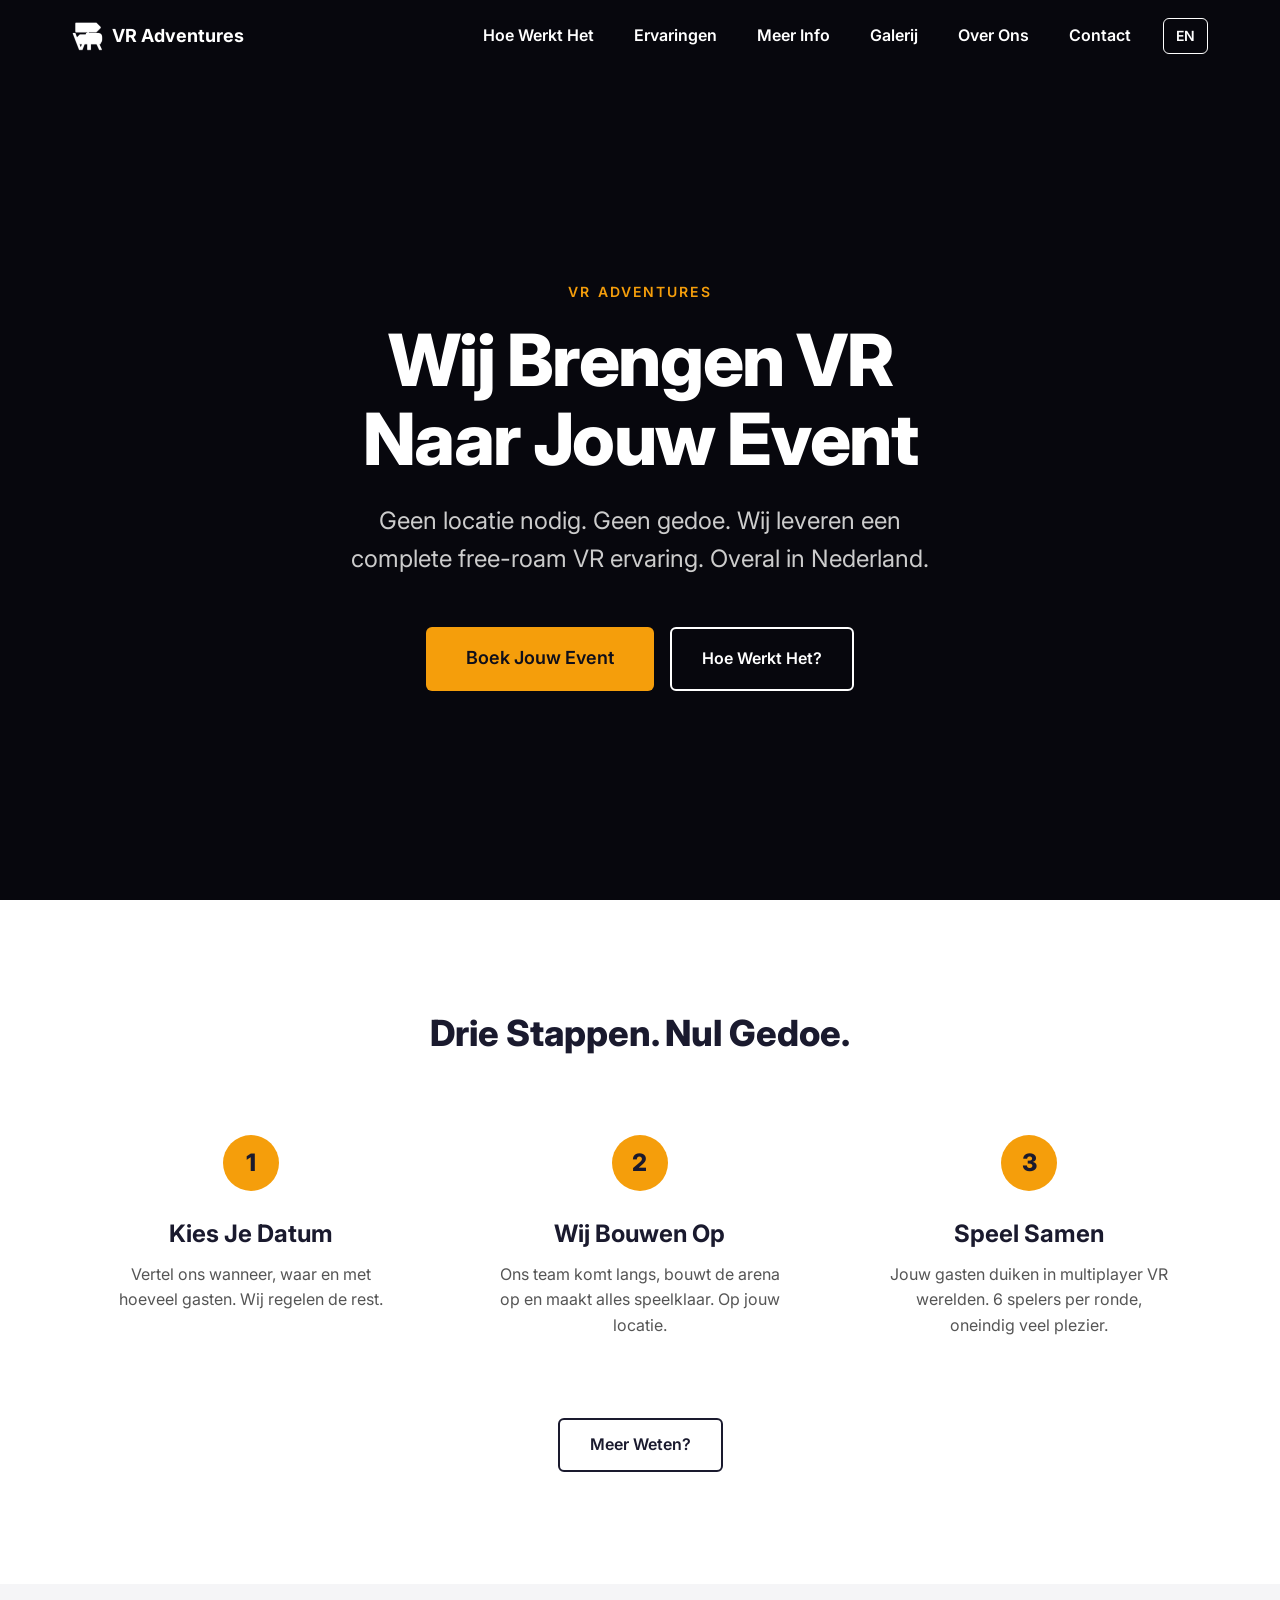
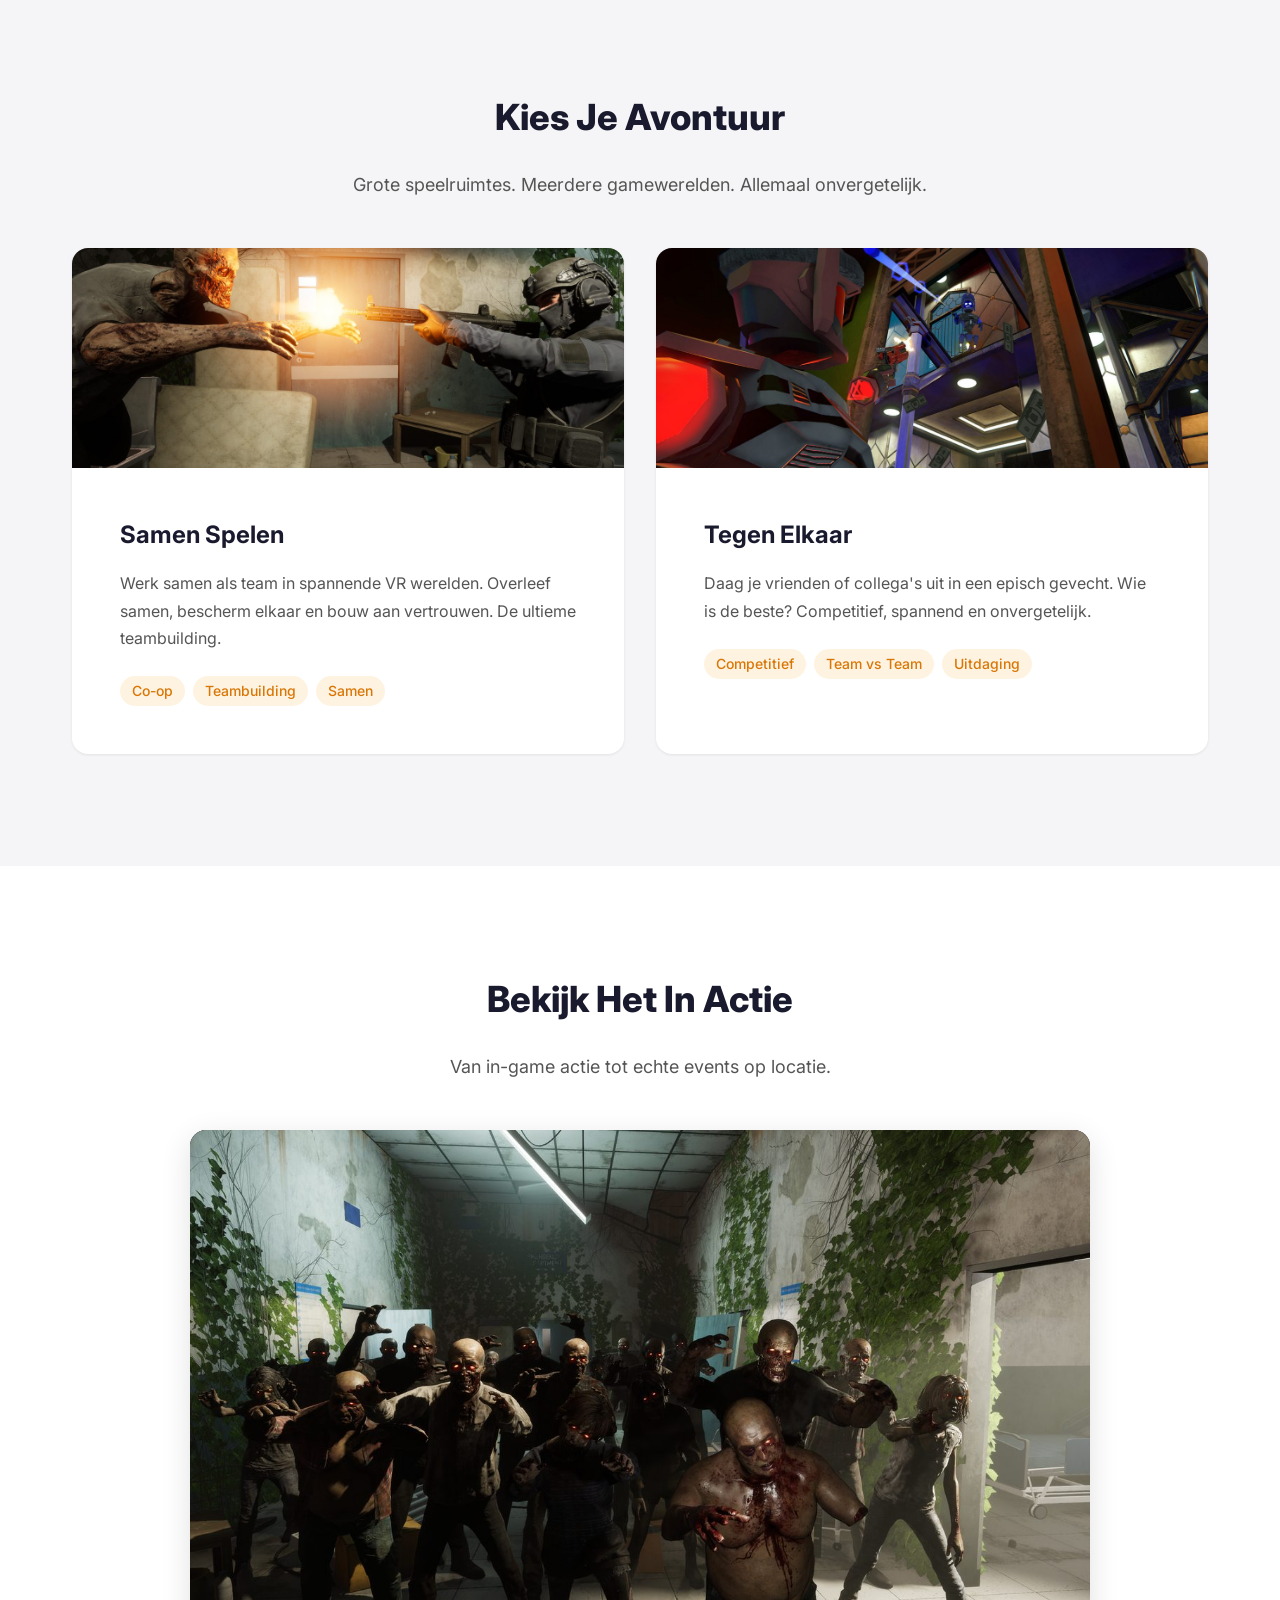
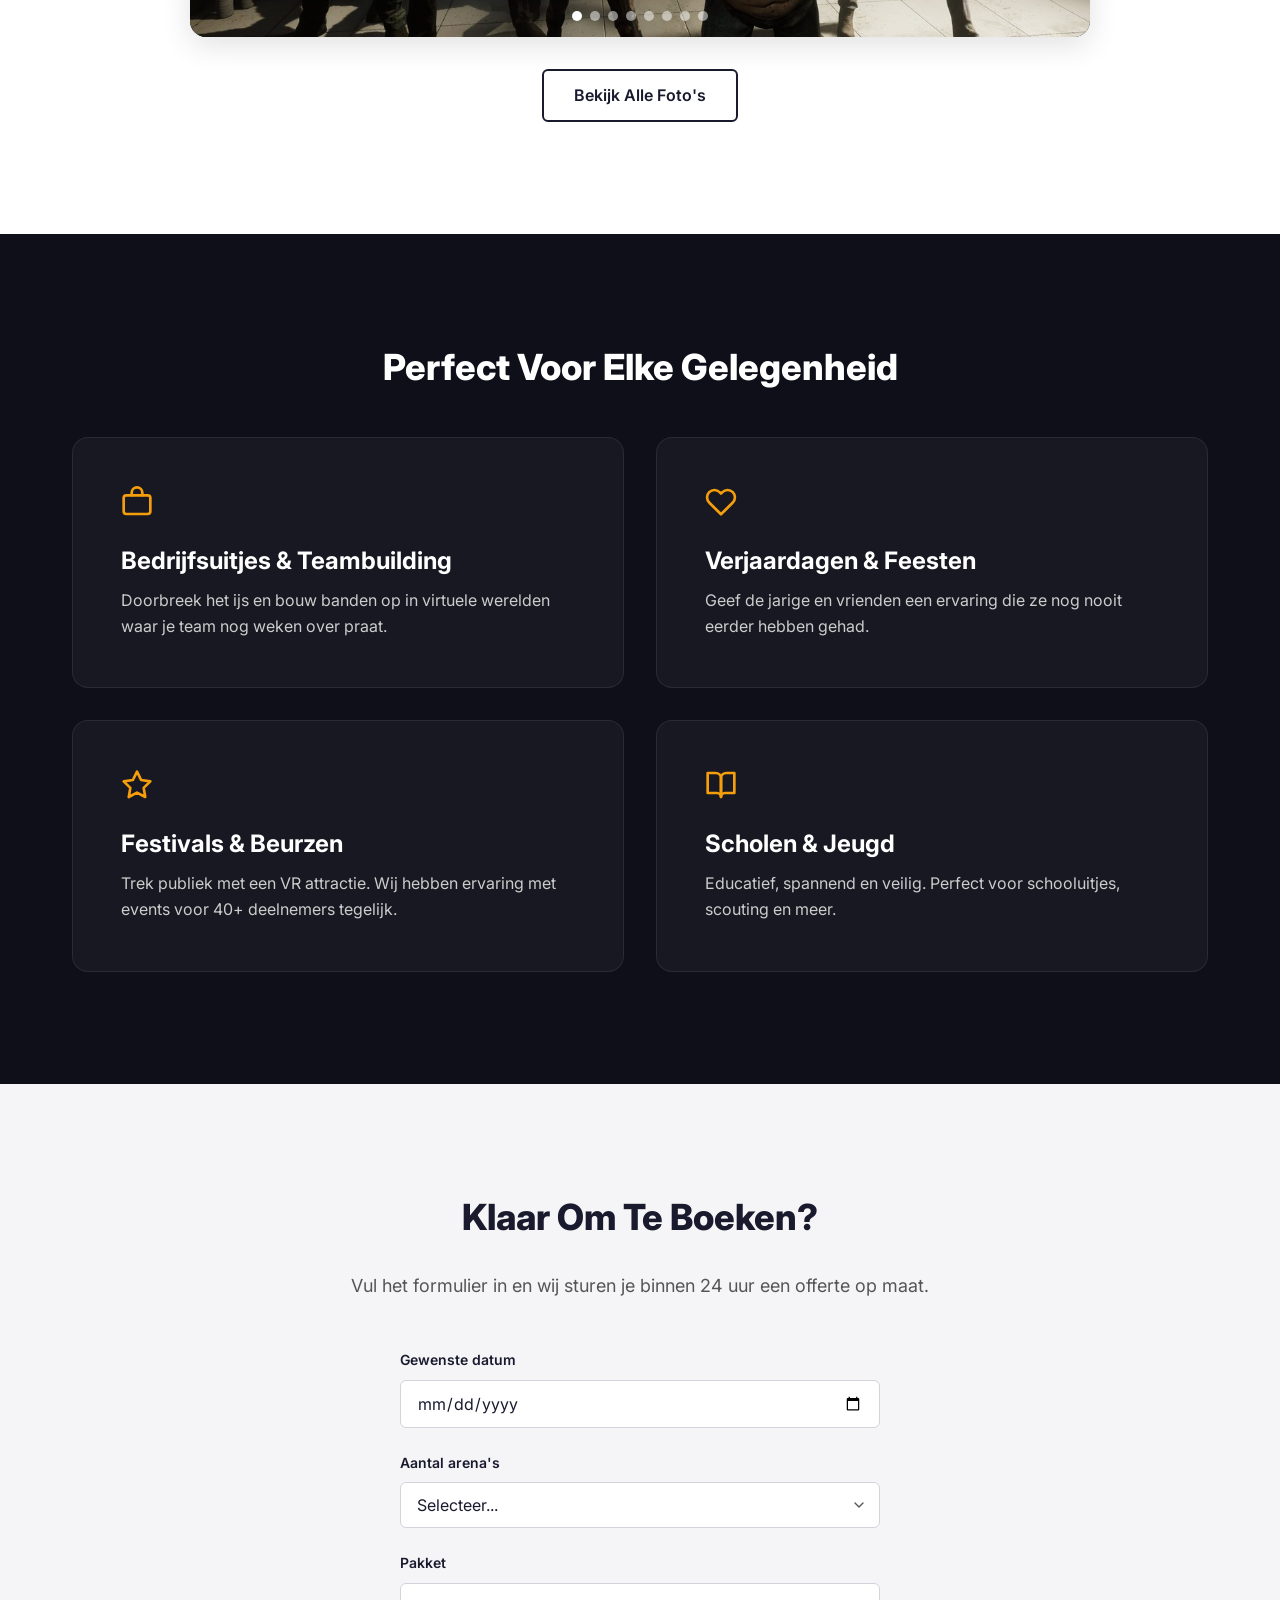
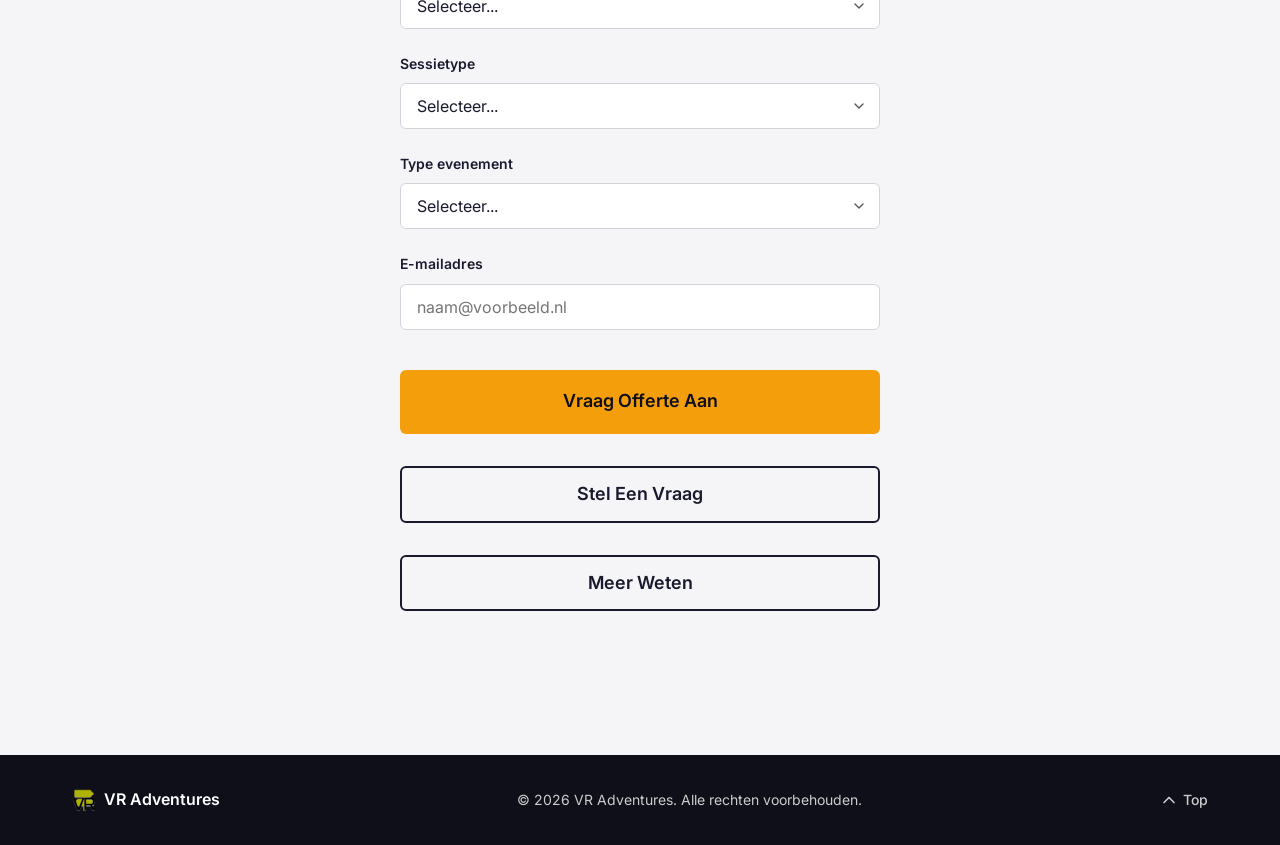
==== commit 3d14bd2a: "Add Cops vs Robbers screenshots to gallery and homepage slideshow Co-Authored-By: Claude Opus 4.6 (1" ====
--- a/index.html
+++ b/index.html
@@ -216,6 +216,12 @@
           <div class="slideshow__slide">
             <img src="assets/images/gallery/real-06.jpg" alt="Setup met live scherm en VR equipment" width="960" height="1278" loading="lazy">
           </div>
+          <div class="slideshow__slide">
+            <img src="assets/images/gallery/game-11.jpg" alt="Spelers vechten in een bankkluis in Cops vs Robbers VR" width="1280" height="720" loading="lazy">
+          </div>
+          <div class="slideshow__slide">
+            <img src="assets/images/gallery/game-12.jpg" alt="First-person vuurgevecht in Cops vs Robbers VR" width="1280" height="720" loading="lazy">
+          </div>
           <div class="slideshow__dots" aria-label="Slideshow navigatie"></div>
         </div>
         <div class="steps__more reveal" style="margin-top: var(--space-lg);">
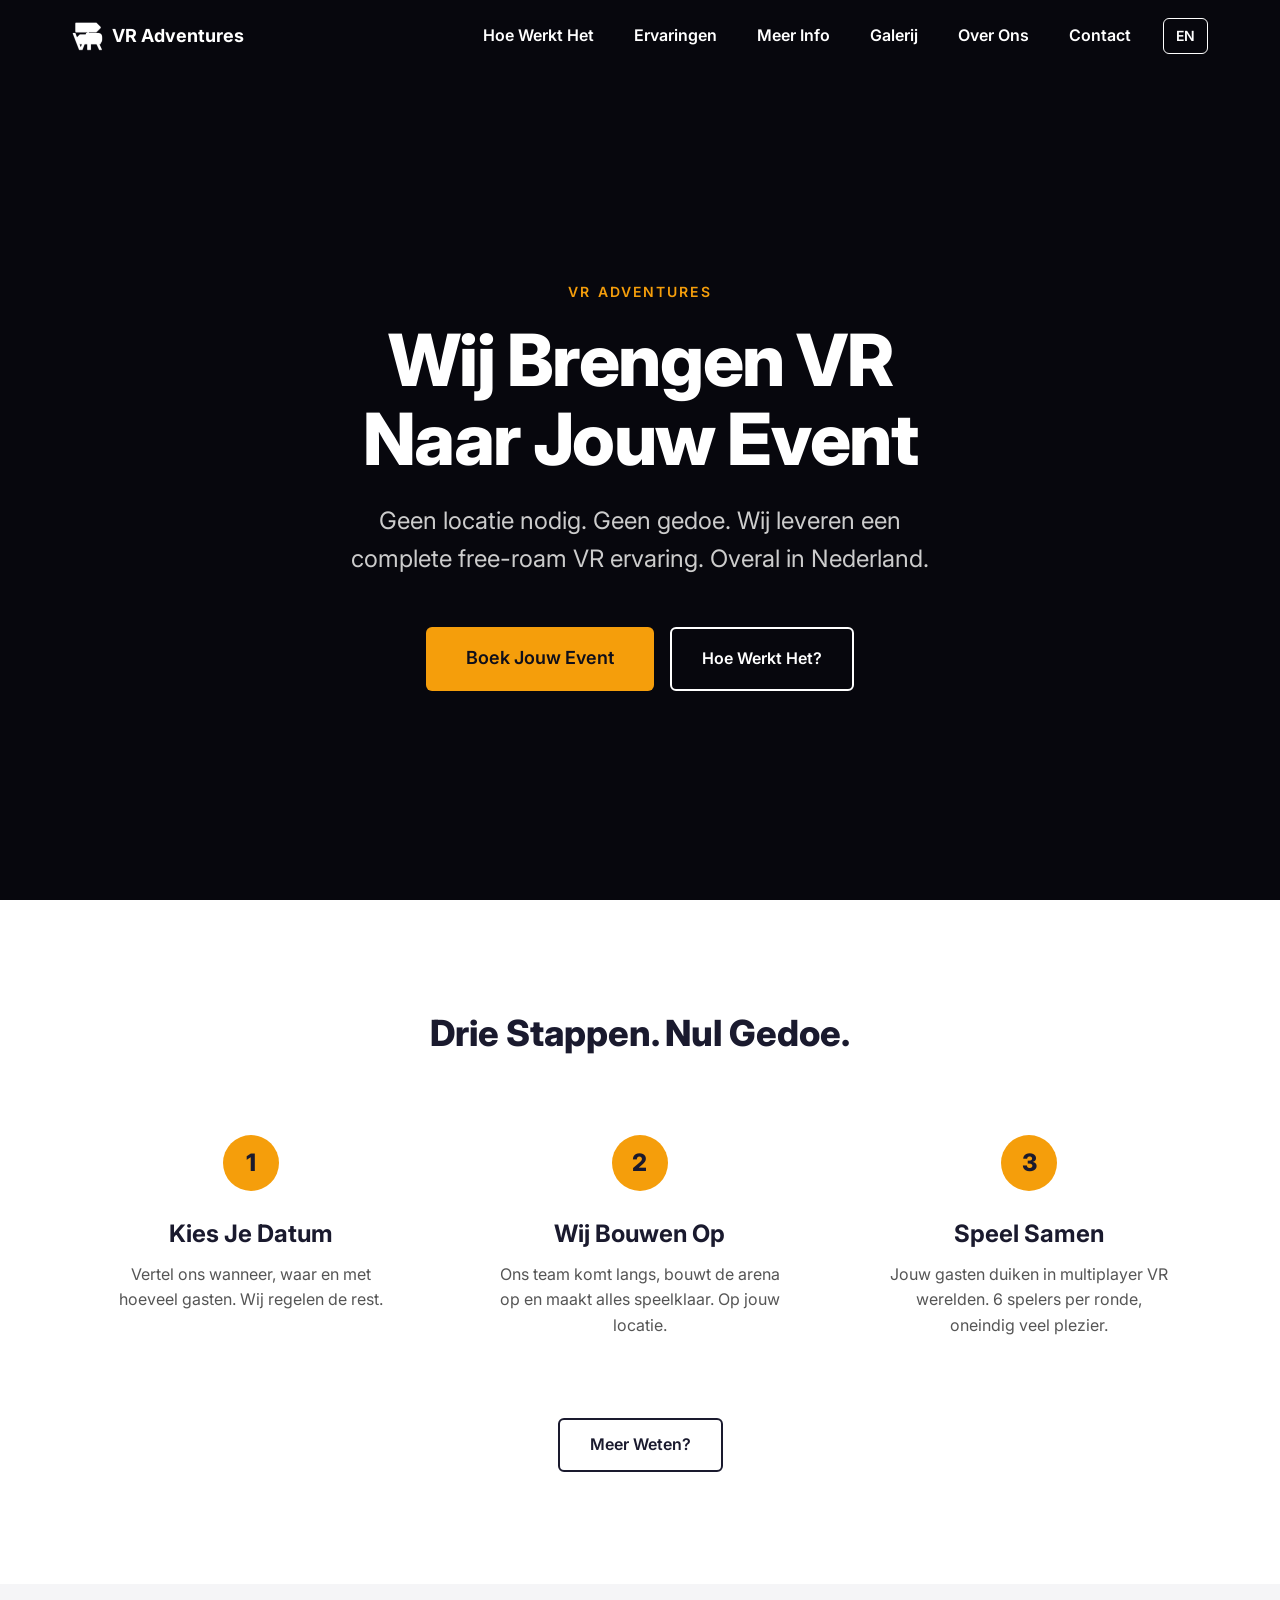
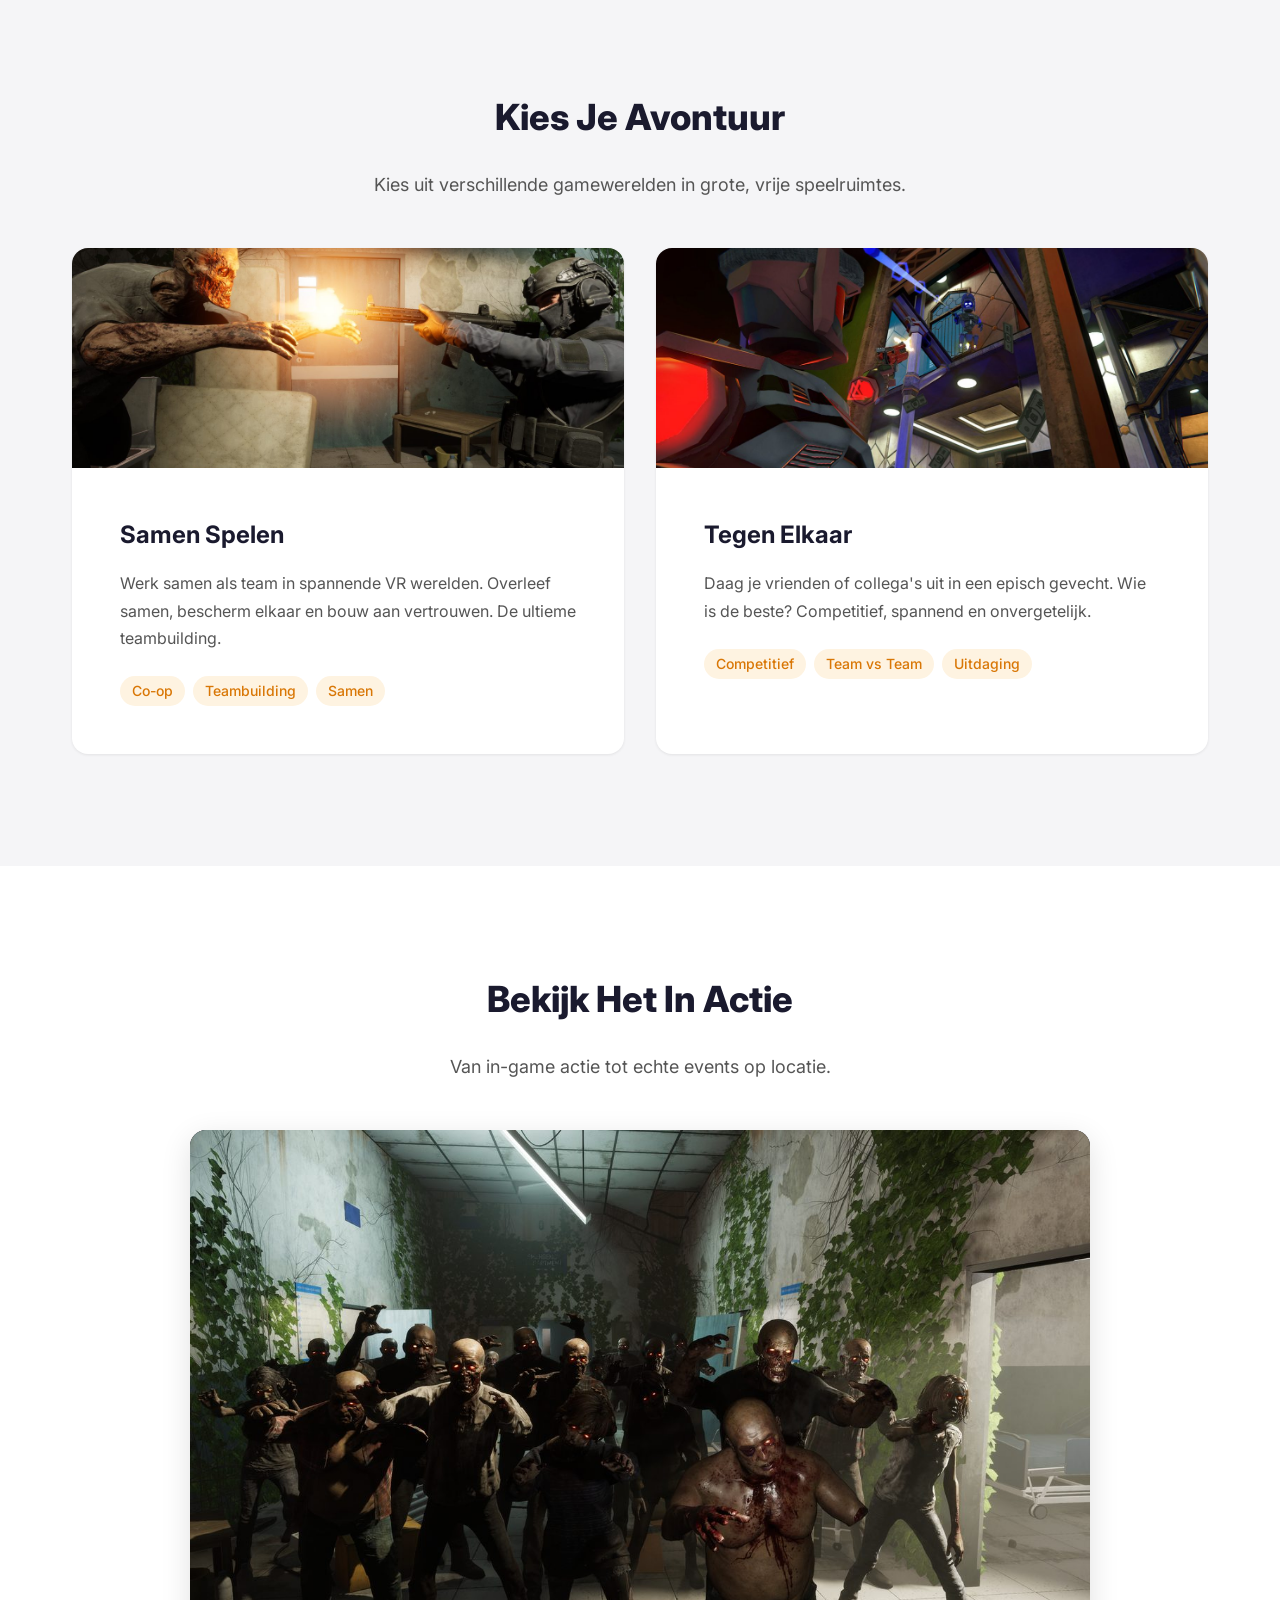
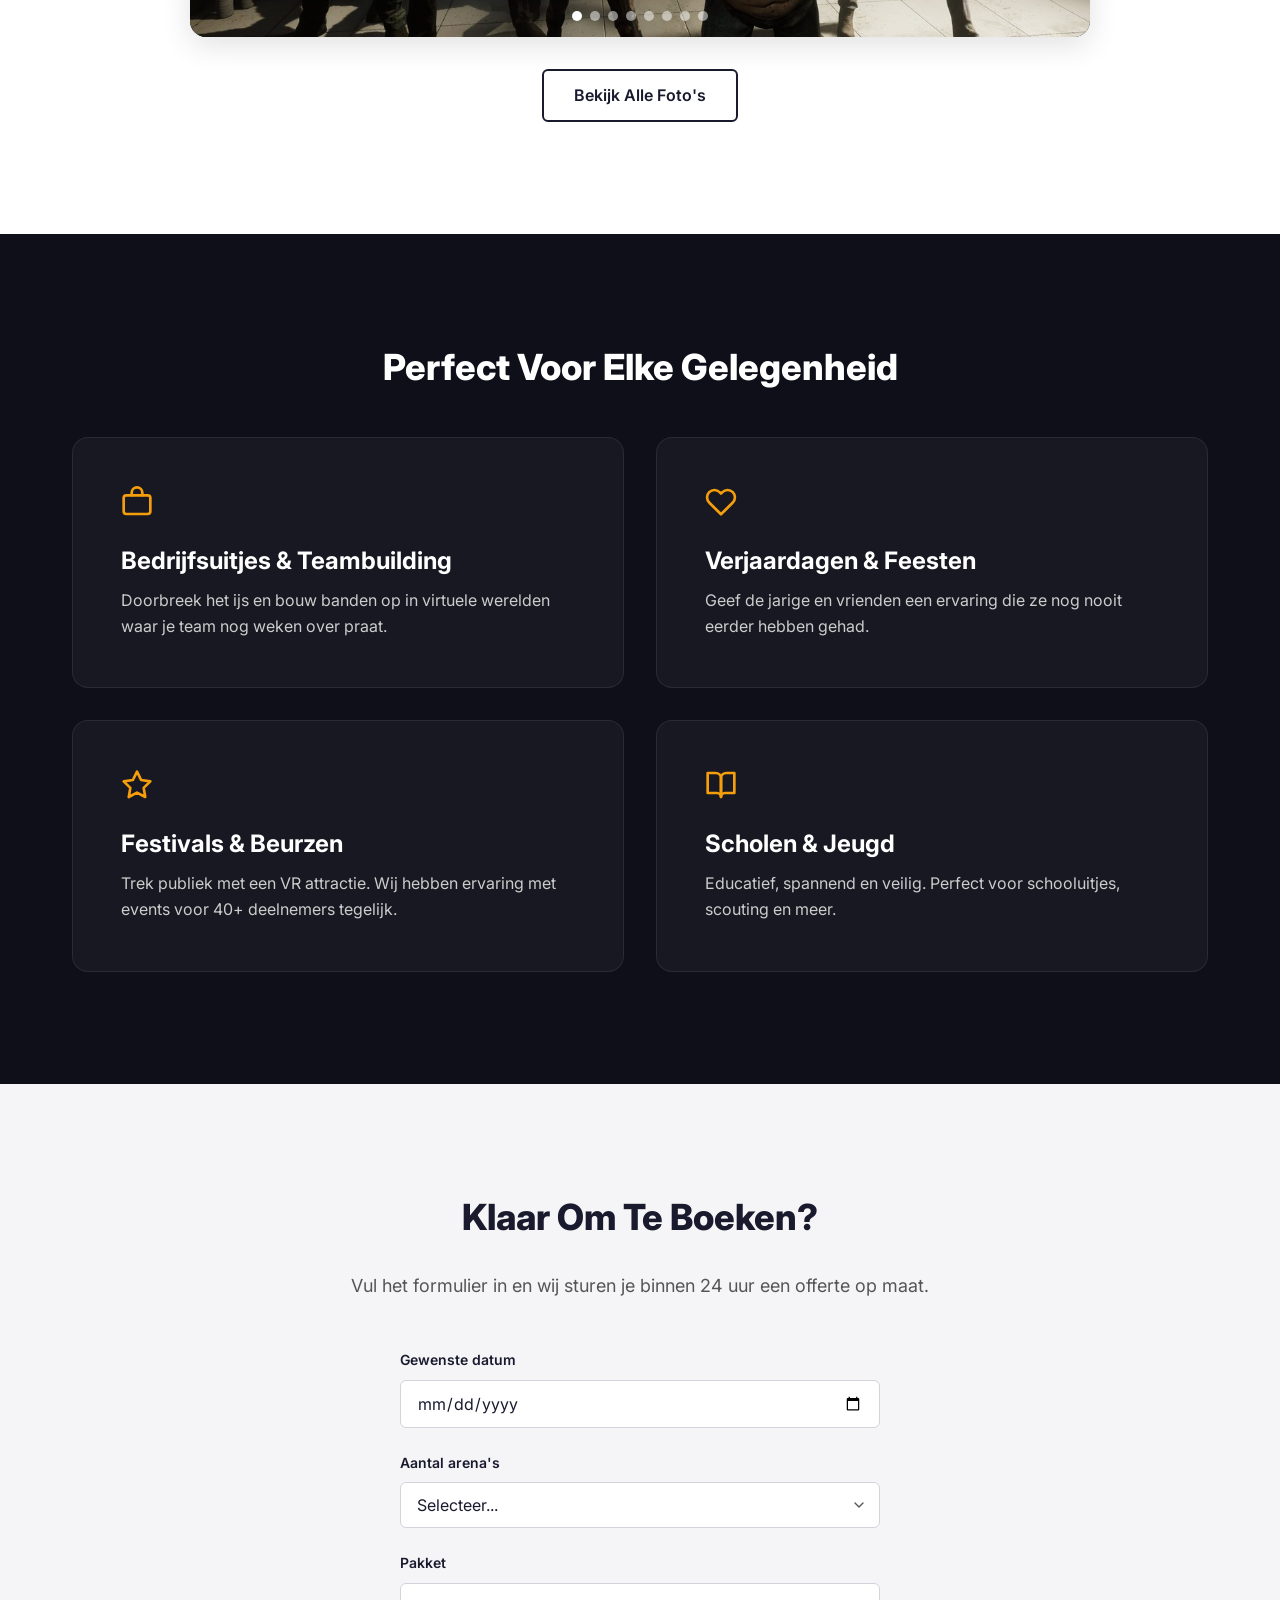
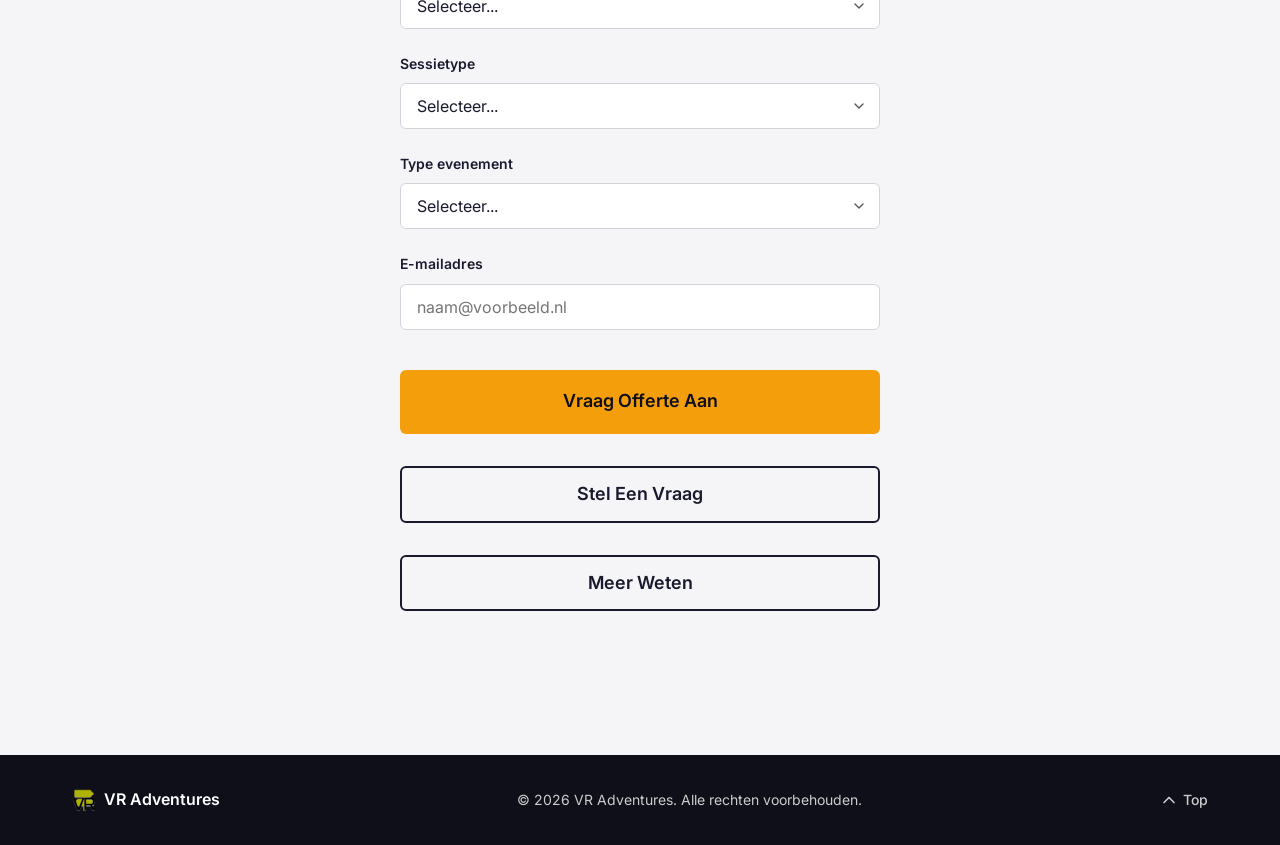
==== commit b8439a42: "Vary subtitle writing style to reduce repetitive cadence Co-Authored-By: Claude Opus 4.6 (1M context" ====
--- a/index.html
+++ b/index.html
@@ -154,7 +154,7 @@
     <section class="section section--alt" id="experiences">
       <div class="container">
         <h2 class="section__title section__title--center reveal" data-i18n="exp_title">Kies Je Avontuur</h2>
-        <p class="section__subtitle reveal" data-i18n="exp_subtitle">Grote speelruimtes. Meerdere gamewerelden. Allemaal onvergetelijk.</p>
+        <p class="section__subtitle reveal" data-i18n="exp_subtitle">Kies uit verschillende gamewerelden in grote, vrije speelruimtes.</p>
         <div class="experiences__grid">
           <article class="card reveal">
             <div class="card__gallery">
